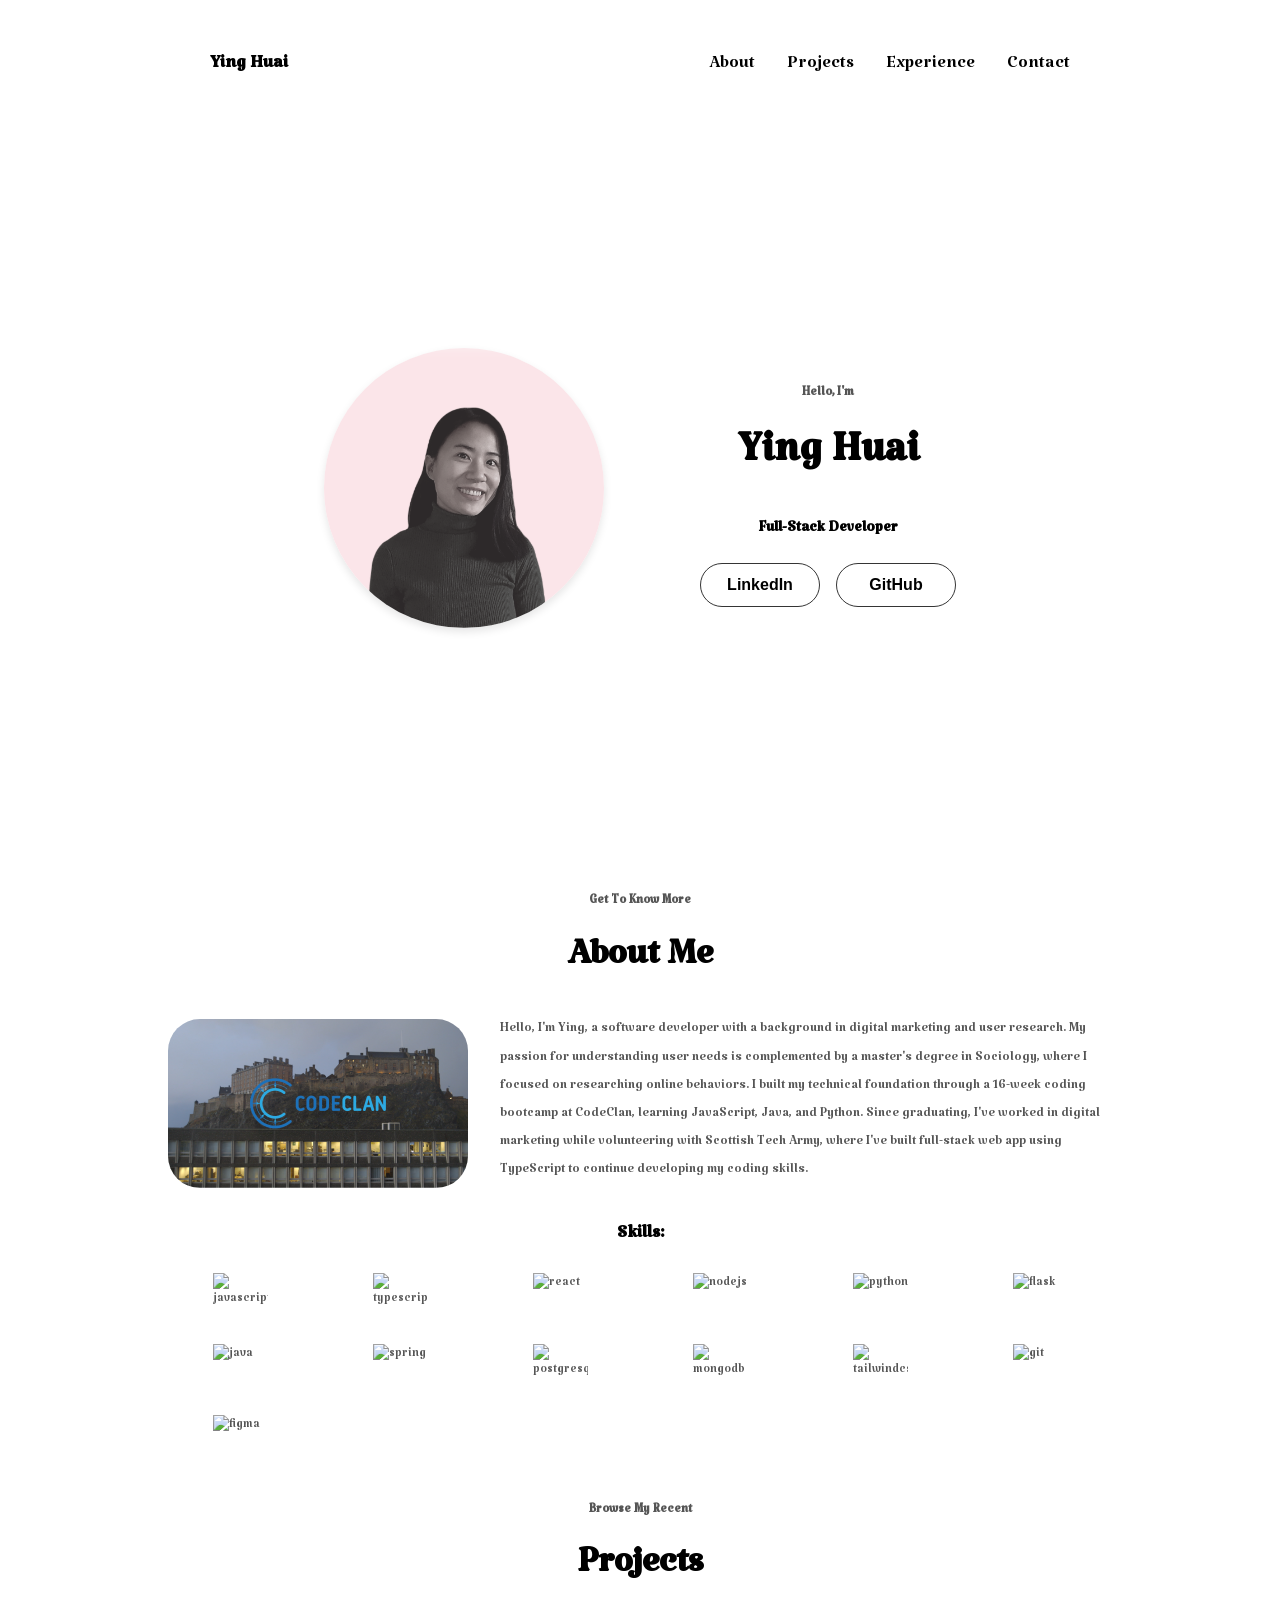
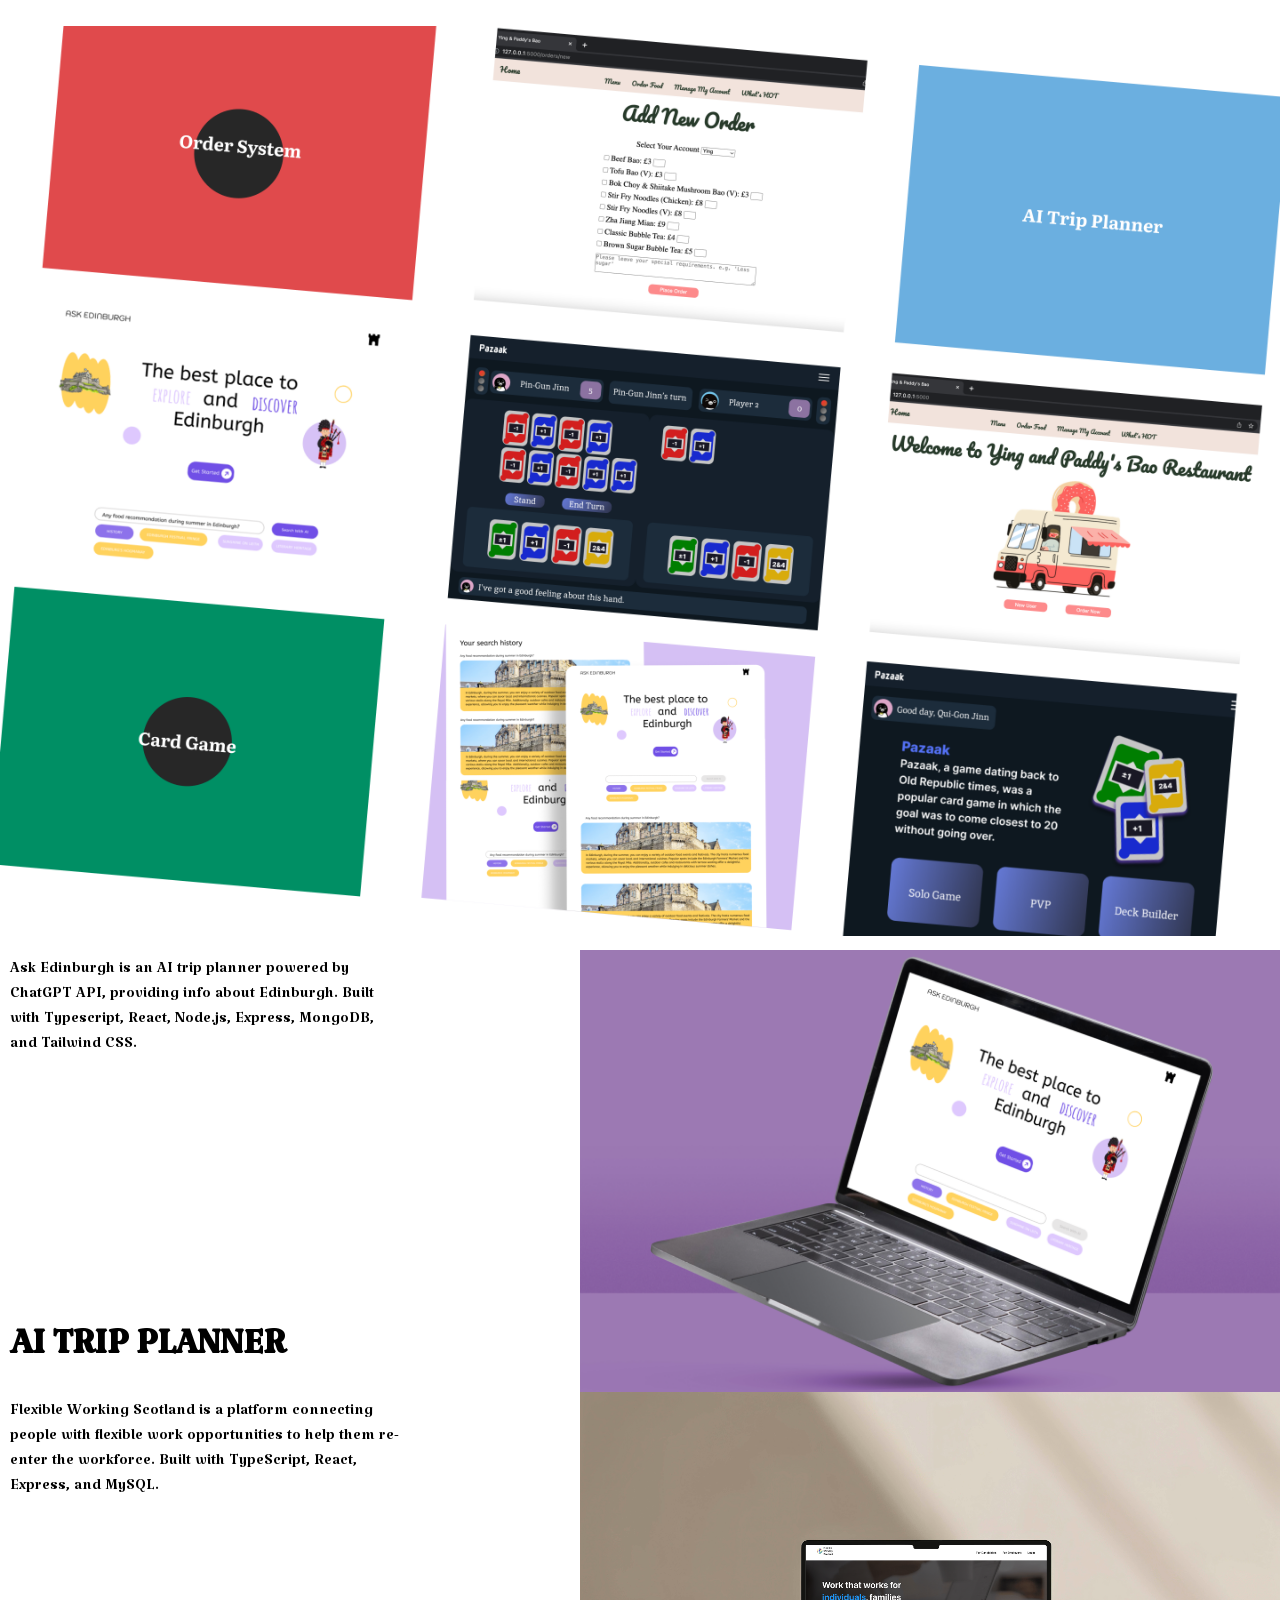
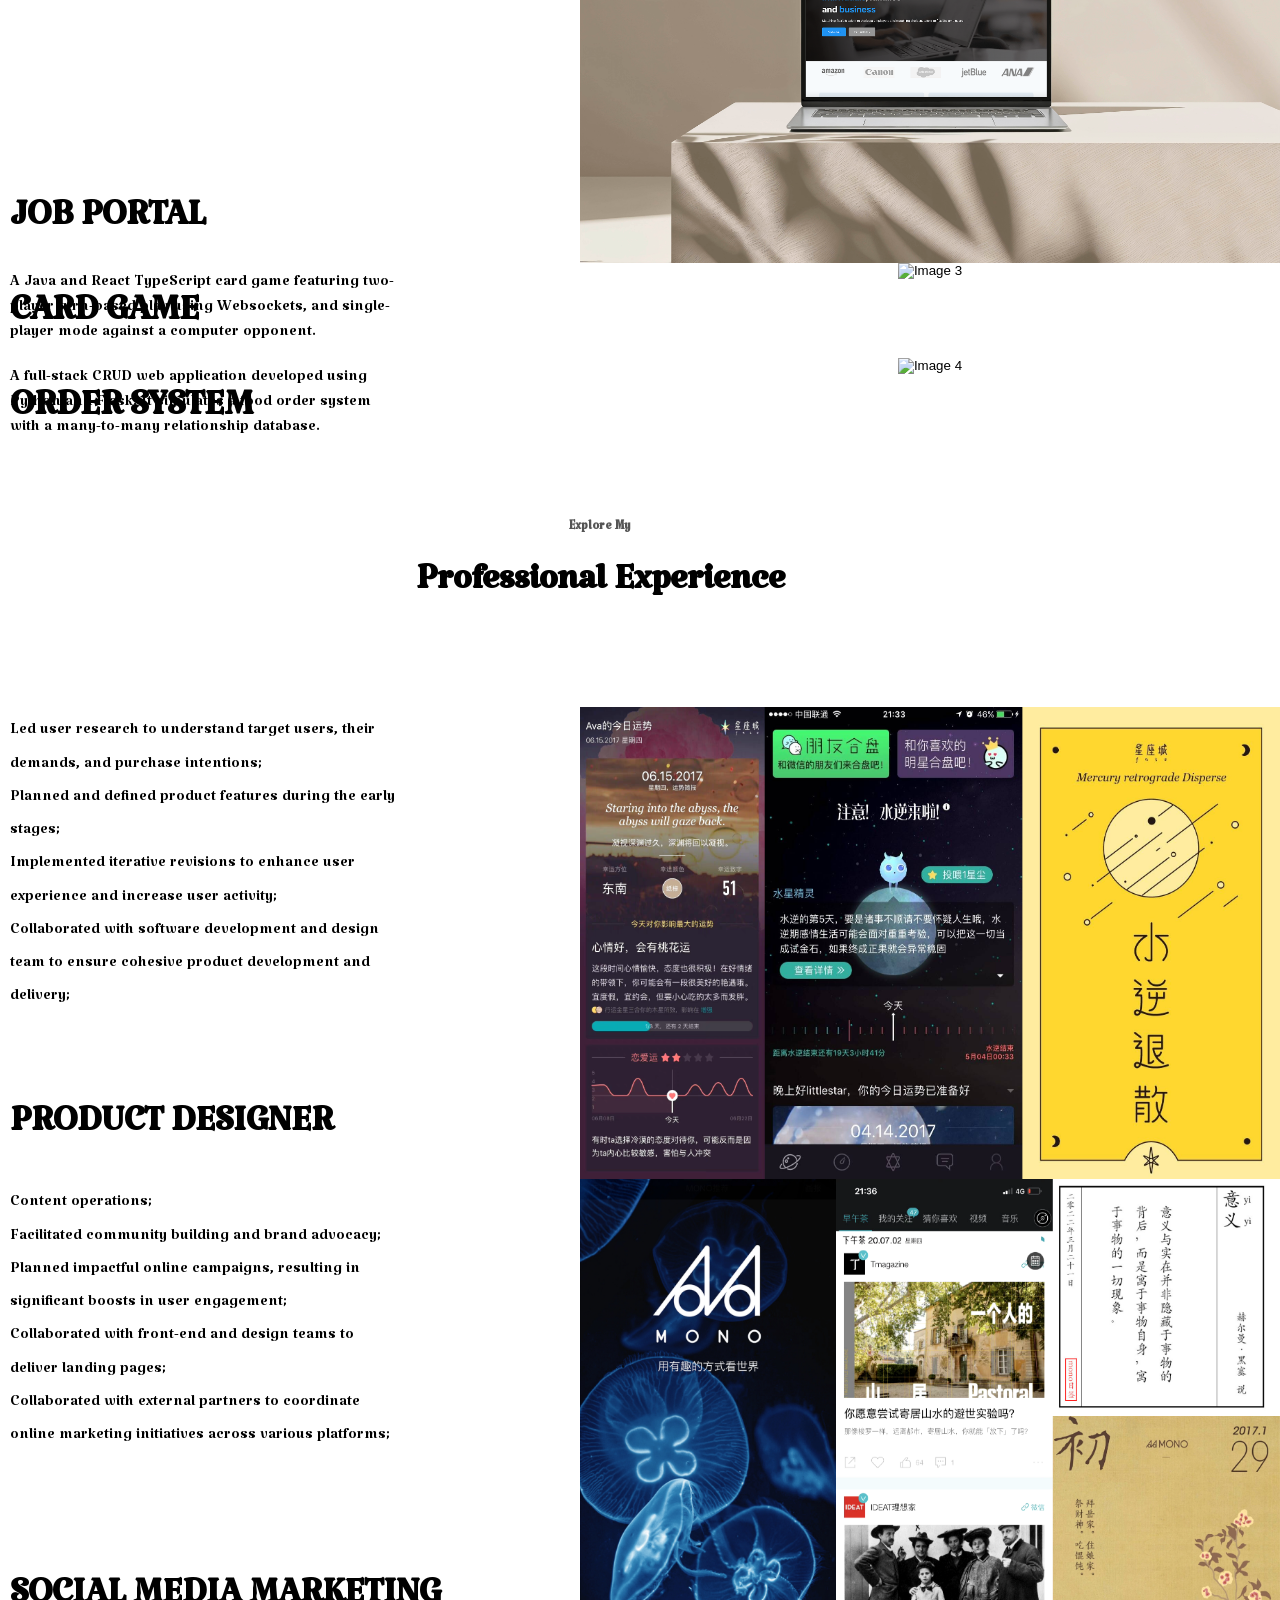
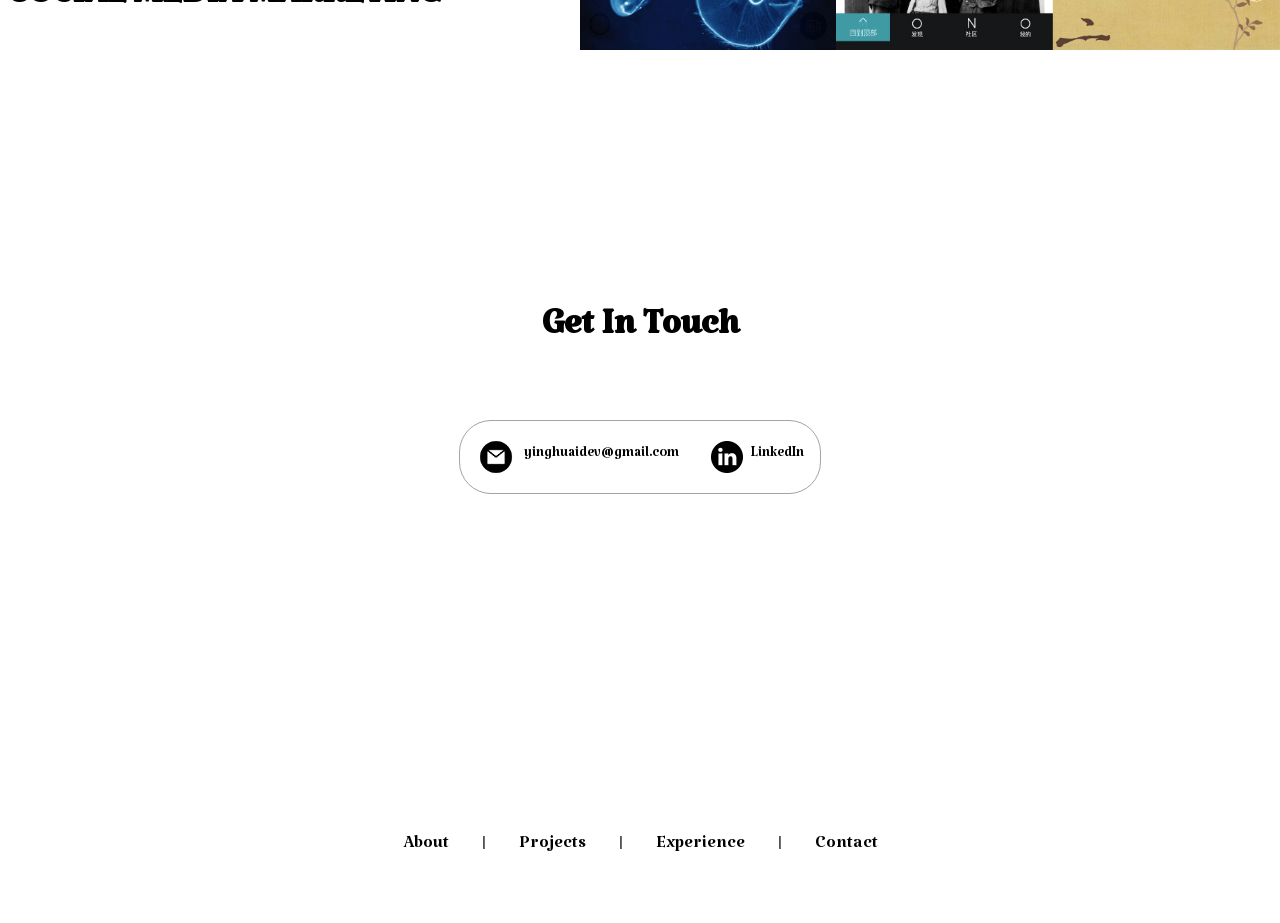
==== index.html @ ab2021f8 "fixed layout for different screen size" ====
<!DOCTYPE html>
<html lang="en">
<head>
  <meta charset="UTF-8">
  <meta name="viewport" content="width=device-width, initial-scale=1.0">
  <title>Ying Huai</title>
  <link rel="stylesheet" href="style.css">
  <link rel="stylesheet" href="mediaqueries.css">
</head>
<body>
  <nav id="desktop-nav">
    <div class="logo">Ying Huai</div>
    <div>
      <ul class="nav-links">
        <li><a href="#about">About</a></li>
        <li><a href="#projects">Projects</a></li>
        <li><a href="#experience">Experience</a></li>
        <li><a href="#contact">Contact</a></li>
      </ul>
    </div>
  </nav>
  <nav id="hamburger-nav">
    <div class="logo">Ying Huai</div>
    <div class="hamburger-menu">
      <div class="hamburger-icon" onclick="toggleMenu()">
        <span></span>
        <span></span>
        <span></span>
      </div>
      <div class="menu-links">
        <li><a href="#about" onclick="toggleMenu()">About</a></li>
        <li><a href="#projects" onclick="toggleMenu()">Projects</a></li>
        <li><a href="#experience" onclick="toggleMenu()">experience</a></li>
        <li><a href="#contact" onclick="toggleMenu()">Contact</a></li>
      </div>
    </div>
  </nav>
  <main>
  <section id="profile">
    <div class="about-pic-container">
      <img class="about-pic" src="./assets/profile_photo.png" alt="profile pic">
    </div>
    <div class="section__text">
      <p class="section__text__p1">Hello, I'm</p>
      <h1> Ying Huai</h1>
      <p class="section__text__p2">Full-Stack Developer</p>
      <div class="btn-container">
        <button 
        class="btn btn-color-2" 
        onclick="window.open('https://www.linkedin.com/in/yinghuai/')"
        >LinkedIn
      </button>
      <button 
        class="btn btn-color-1" 
        onclick="window.open('https://github.com/xiaowuuu')"
        >GitHub
      </button>
      </div>
    </div>
  </section>

  <section id="about">
    <p class="section__text__p1">Get To Know More</p>
    <h1 class="title">About Me</h1>
    <div class="about-content">
      <div class="about-main">
        <div class="codeclan-pic-container">
          <img src="./assets/codeclan.png" alt="Profile picture" class="codeclan-pic" />
        </div>
        <div class="about-text-container">
          <p class="about-text">
            Hello, I'm Ying, a software developer with a background in digital marketing and user research. My passion for understanding user needs is complemented by a master's degree in Sociology, where I focused on researching online behaviors. I built my technical foundation through a 16-week coding bootcamp at CodeClan, learning JavaScript, Java, and Python. Since graduating, I've worked in digital marketing while volunteering with Scottish Tech Army, where I've built full-stack web app using TypeScript to continue developing my coding skills.
          </p>
        </div>
      </div>
        <div class="skills-section">
        <h3>Skills: </h3>
        <div class="skills-grid">
          <div class="skill-item">
        <img class="skill-icon" alt="javascript" src="https://cdn.jsdelivr.net/gh/devicons/devicon@latest/icons/javascript/javascript-original.svg" />
      </div>
      <div class="skill-item">
        <img class="skill-icon" alt="typescript" src="https://cdn.jsdelivr.net/gh/devicons/devicon@latest/icons/typescript/typescript-original.svg" />
      </div>
        <div class="skill-item">
          <img class="skill-icon" alt="react" src="https://cdn.jsdelivr.net/gh/devicons/devicon@latest/icons/react/react-original-wordmark.svg" />
        </div>
        <div class="skill-item">
          <img class="skill-icon" alt="nodejs" src="https://cdn.jsdelivr.net/gh/devicons/devicon@latest/icons/nodejs/nodejs-original-wordmark.svg" />
        </div>
        <div class="skill-item">
          <img class="skill-icon" alt="python" src="https://cdn.jsdelivr.net/gh/devicons/devicon@latest/icons/python/python-original-wordmark.svg" />
        </div>
        <div class="skill-item">
          <img class="skill-icon" alt="flask" src="https://cdn.jsdelivr.net/gh/devicons/devicon@latest/icons/flask/flask-original-wordmark.svg" />
        </div>
        <div class="skill-item">
          <img class="skill-icon" alt="java" src="https://cdn.jsdelivr.net/gh/devicons/devicon@latest/icons/java/java-original-wordmark.svg" />
        </div>
        <div class="skill-item">
          <img class="skill-icon" alt="spring" src="https://cdn.jsdelivr.net/gh/devicons/devicon@latest/icons/spring/spring-original-wordmark.svg" />
        </div>
        <div class="skill-item">
          <img class="skill-icon" alt="postgresql" src="https://cdn.jsdelivr.net/gh/devicons/devicon@latest/icons/postgresql/postgresql-original-wordmark.svg" />
        </div>
        <div class="skill-item">
          <img class="skill-icon" alt="mongodb" src="https://cdn.jsdelivr.net/gh/devicons/devicon@latest/icons/mongodb/mongodb-original-wordmark.svg" />
        </div>
        <div class="skill-item">
          <img class="skill-icon" alt="tailwindcss" src="https://cdn.jsdelivr.net/gh/devicons/devicon@latest/icons/tailwindcss/tailwindcss-plain-wordmark.svg" />
        </div>
        <div class="skill-item">
          <img class="skill-icon" alt="git" src="https://cdn.jsdelivr.net/gh/devicons/devicon@latest/icons/git/git-original-wordmark.svg" />
        </div>
        <div class="skill-item">
          <img class="skill-icon" alt="figma" src="https://cdn.jsdelivr.net/gh/devicons/devicon@latest/icons/figma/figma-original.svg" />
        </div>
        </div>
      </div>
    </div>
  </section>

  <section id="projects">
    <p class="section__text__p1">Browse My Recent</p>
    <h1 class="title">Projects</h1>
    
  </section>
  <div class="project-background-container"><img src="./assets/project-background.png" alt="project-background" class="project-background"></div>
    <div class="product-details-container">
      
    </div>
    <div class="project-button-container">
        <button class="project-button"
        onclick="window.open('https://github.com/xiaowuuu/ask_edinburgh')"
        >
          <div class="details-container">
            <div class="details-text-container">
              <p class="project-text">Ask Edinburgh is an AI trip planner powered by ChatGPT API, providing info about Edinburgh. Built with Typescript, React, Node.js, Express, MongoDB, and Tailwind CSS.</p>
              <h1 class="project-title">AI TRIP PLANNER</h1>
            </div>
            <div class="details-img-container">
              <img src="./assets/edinburgh-mockups.png" alt="Image 1" class="project-img">
            </div>
          </div>
        </button>
        <button class="project-button">
          <div class="details-container">
            <div class="details-text-container">
              <p class="project-text">Flexible Working Scotland is a platform connecting people with flexible work opportunities to help them re-enter the workforce. Built with TypeScript, React, Express, and MySQL.</p>
              <h1 class="project-title">JOB PORTAL</h1>
            </div>
            <div class="details-img-container">
              <img src="./assets/fws_mockup.png" alt="Image 2" class="project-img">
            </div>
          </div>
        </button>
        <button class="project-button"
        onclick="window.open('https://github.com/xiaowuuu/PazaakPadawan')"
        >
          <div class="details-container">
            <div class="details-text-container">
              <p class="project-text">A Java and React TypeScript card game featuring two-player turn-based play using Websockets, and single-player mode against a computer opponent.</p>
              <h1 class="project-title">CARD GAME</h1>
            </div>
            <div class="details-img-container">
              <img src="./assets/cardgame-mockup.png" alt="Image 3" class="project-img">
            </div>
          </div>
        </button>
        <button class="project-button"
        onclick="window.open('https://github.com/xiaowuuu/bao_restaurant')"
        >
          <div class="details-container">
            <div class="details-text-container">
            <p class="project-text">A full-stack CRUD web application developed using Python and Flask. It simulates a food order system with a many-to-many relationship database.</p>
            <h1 class="project-title">ORDER SYSTEM</h1>
          </div>
            <div class="details-img-container">
              <img src="./assets/order_mockup.png" alt="Image 4" class="project-img">
            </div>
          </div>
        </button>
      </div>
  <section id="experience">
    <p class="section__text__p1">Explore My</p>
    <h1 class="title">Professional Experience</h1>
  
  </section>
  <div class="project-button-container">
    <div class="project-button">
      <div class="details-container">
        <div class="details-text-container">
          <p class="project-text">Led user research to understand target users, their demands, and purchase intentions;
          </p>
        <p class="project-text">Planned and defined product features during the early stages;
          </p>
        <p class="project-text">Implemented iterative revisions to enhance user experience and increase user activity;
          </p>
        <p class="project-text">Collaborated with software development and design team to ensure cohesive product development and delivery; 
          </p>
          <h1 class="project-title">PRODUCT DESIGNER</h1>
        </div>
        <div class="details-img-container">
          <img src="./assets/xingzuocheng.png" alt="Image 1" class="project-img">
        </div>
      </div>
    </div>
    <div class="project-button">
      <div class="details-container">
        <div class="details-text-container">
          <p class="project-text">Content operations;</p>
            <p class="project-text">Facilitated community building and brand advocacy;</p>
            <p class="project-text">Planned impactful online campaigns, resulting in significant boosts in user engagement;</p>
            <p class="project-text">Collaborated with front-end and design teams to deliver landing pages;</p>
            <p class="project-text">Collaborated with external partners to coordinate online marketing initiatives across various platforms;</p>
          <h1 class="project-title">SOCIAL MEDIA MARKETING</h1>
        </div>
        <div class="details-img-container">
          <img src="./assets/mono.png" alt="Image 2" class="project-img">
        </div>
      </div>
    </div>
  </div>
  <section id="contact">
    <h1 class="title">Get In Touch</h1>
      <div class="contact-info-upper-container">
        <div class="contact-info-container">
          <img src="./assets/email.png" alt="email icon" class="icon contact-icon email-icon">
          <p><a href="mailto:yinghuaidev@gmail.com">yinghuaidev@gmail.com</a></p>
        </div>
        <div class="contact-info-container">
            <img src="./assets/linkedin.png" alt="linkedin icon" class="icon contact-icon">
            <p><a href="https://www.linkedin.com/in/yinghuai/" target="_blank" rel="noopener noreferrer">LinkedIn</a></p>
          </div>
      </div>
  </section>
</main>
  <footer>
    <nav>
      <div class="nav-links-container">
        <ul class="nav-links">
          <li><a href="#about">About</a></li>
          <li>|</li>
          <li><a href="#projects">Projects</a></li>
          <li>|</li>
          <li><a href="#experience">Experience</a></li>
          <li>|</li>
          <li><a href="#contact">Contact</a></li>
        </ul>
      </div>
    </nav>
  </footer>
  <script src="script.js"></script>
</body>
</html>
---- style.css ----
@import url('https://fonts.googleapis.com/css2?family=Katibeh&display=swap');

*{
  margin:0;
  padding:0;
  box-sizing: border-box;
}

body {
    font-family:  "Katibeh", serif;
    font-weight: 400;
    line-height: 1.6;
    font-style: normal;
    color: rgb(85, 85, 85);
}

html {
  scroll-behavior:smooth;
}

.title {
  font-size: 2rem;
  text-align: center;
  margin-bottom: 1rem;
  color: black;
}

.section__text__p1 {
  text-align:center;
  font-weight: 600;
  margin-bottom: 0.5rem;
}

.section__text__p2 {
  font-size:1.25rem;
  margin-bottom:1rem;
  text-align: center;
  color: black;
}

section {
  padding:2rem 1rem;
  width: 100%;
}
#desktop-nav {
  display: none;
}
/* hamburger menu */
#hamburger-nav {
  display: flex;
  justify-content: space-between;
  align-items: center;
  padding: 1rem;
  height: 10vh;
}

.logo {
  font-size: 1.5rem;
  font-weight: bold;
  color: black;
}

.hamburger-menu {
  position: relative;
}

.hamburger-icon {
  display:flex;
  flex-direction:column;
  justify-content: space-between;
  height: 24px;
  width: 30px;
  cursor: pointer;
}

.hamburger-icon span {
  width: 100%;
  height: 2px;
  background-color: black;
  transition: all 0.3s ease-in-out;
}

.menu-links {
  position: absolute;
  top: 100%;
  right: 0;
  background-color: white;
  width: 200px;
  max-height: 0;
  overflow: hidden;
  transition: all 0.3s ease-in-out;
  z-index: 1000;
}

.menu-links li {
  list-style: none;
}

.menu-links.open {
  max-height: 300px;
  padding: 1rem 0;
}

.menu-links a {
  display: block;
  padding: 0.75rem 1rem;
  text-align: center;
  font-size: 1.2rem;
  color: black;
  text-decoration: none;
  transition: all 0.3s ease;
}

a, .btn {
  transition: all 300ms ease;;
}

nav, .nav-links {
  display: flex;
}

nav {
  justify-content: space-around;
  align-items: center;
  height: 17vh;
}

.nav-links{
  gap: 2rem;
  list-style: none;
  font-size: 1.5rem;
}

a {
  color: black;
  text-decoration: none;
  text-decoration-color: white;
}

a:hover {
  color: grey;
  text-decoration: underline;
  text-underline-offset: 1rem;
  text-decoration-color: rgb(181, 181, 181);
}

.hamburger-icon.open span:first-child {
  transform: rotate(45deg) translate(10px, 5px);
}
.hamburger-icon.open span:nth-child(2) {
  opacity:0;
}
.hamburger-icon.open span:last-child {
  transform: rotate(-45deg) translate(10px, -5px);
}

.hamburger-icon span:first-child {
  transform: none;
}
.hamburger-icon span:first-child {
  opacity:1;
}
.hamburger-icon span:first-child {
  transform: none;
}

.section-container {
  display:flex;
}

#profile {
  display: flex;
  flex-direction: column;
  justify-content: center;
  align-items: center;
  gap: 1.5rem;
  min-height: 80vh;
  justify-content: center;
}

.about-pic-container {
  flex-shrink: 0;
}

.about-pic {
  width: 120px;
  height: 120px;
  border-radius: 50%;
  object-fit: cover;
  box-shadow: 0 4px 8px rgba(0, 0, 0, 0.1);
}

.section__pic-container {
  display: flex;
  justify-content: center;
  align-items: center;
  width: 100%;
  max-width: 400px;
  margin: auto 0;
}

.section__text {
  max-width: 100%;
}

.section__text h1 {
  font-size: 2.5rem;
  margin: 0.5rem 0;
  color: black;
  text-align: center;
  align-self: center;
}

.section__text p {
  font-weight:600;
}

#socials-container{
  display:flex;
  justify-content: center;
  margin-top:1rem;
  gap:1rem;
}

/* icon */
.icon {
  cursor:pointer;
  height:2rem;
}

/* buttons */
.btn-container {
  display:flex;
  justify-content: center;
  gap:1rem;
  flex-wrap: wrap;
  margin-top: 1rem;
}
.btn {
  font-weight:600;
  transition: all 300ms ease;
  padding:0.75rem 1.5rem;
  border-radius: 2rem;
  background: white;
  color: black;
  cursor: pointer;
  font-size: 1rem;
  min-width: 120px;
}

.btn-color-1, .btn-color-2 {
  border: rgb(53,53,53) 0.1rem solid;
  background: none;
}

.btn-color-1:hover, .btn-color-2:hover {
  cursor:pointer;
  background: rgb(0,0,0);
  color:white;
}

.about-content {
  display: flex;
  flex-direction: column;
  gap: 2rem;
  align-items: center;
}
.about-main {
  display: flex;
  flex-direction: column;
  gap: 1.5rem;
  align-items: center;
  text-align: center;
  width: 100%;
}
.codeclan-pic-container {
  width: 100%;
  max-width: 300px;
}
.codeclan-pic {
  width:100%;
  height:auto;
  border-radius: 2rem;
}
.about-text-container {
  width: 100%;
}
.about-text {
  line-height: 1.6; 
  font-size: 1.1rem;
  text-align: center;
  margin-bottom: 1rem;
}
.skills-section {
  width: 100%;
  text-align: center;
}
.skills-section h3 {
  font-size: 1.5rem;
  margin-bottom: 1rem;
  color: black;
}
.skills-grid {
  display: grid;
  grid-template-columns: repeat(3, 1fr);
  gap: 0.2rem;
  justify-items: center;
  max-width: 300px;
  margin: 0 auto;
}
.skill-item {
  display: flex;
  flex-direction: column;
  align-items: center;
  gap: 0.5rem;
}
.skill-icon {
  width: 40px;
  height: 40px;
  object-fit: contain;
}

.section__content {
  display: flex;
  flex-direction: column;
  align-items: center;
  position: relative;
  gap: 3rem;
  top: 2rem;
}
.section__content > div {
  margin: 5px;
  flex: 0 0 calc(100% - 10px);
  text-align: center;
}

.details-container {
  display:flex;
  flex-direction: column;
}
.details-text-container{
  display: flex;
  /* flex:1; */
  flex-direction: column;
  justify-content: space-between;
  align-items: flex-start;
  height: 100%; 
  padding:10px;
}
.project-text{
  width:70%;
  text-align: left;
  margin: 0;
  font-size:1.1rem;
  color: black;
  font-family: "Katibeh", serif;
}
.project-title {
  margin: 0;
  text-align: left;
  position: static;
	bottom: 10px;
  font-size: 1.5rem;
  font-family: "Katibeh", serif;
  color: black;
}

.details-img-container{
  flex:1;
}
.project-img {
  width:100%;
  height:100%;
}

.section-container{
  gap:5rem;
  height:80%;
}

/* experience section */
#experience {
  position: relative;
  height:fit-content;
  overflow: hidden;
  margin:0;
}

.experience-sub-title {
  color: rgb(85, 85, 85);
  font-weight: 600;
  font-size: 1.75rem;
  margin-bottom: 1rem;
  text-align: center;
}

.experience-xingzuocheng {
  max-width: 100%;
  height:70%;
}

.experience-details-container {
  display: flex;
  justify-content: space-between;
}

.article-container {
  display: flex;
  text-align: initial;
  flex-wrap: wrap;
  flex-direction: row;
  gap: 2.5rem;
  justify-content: space-around;
}
.experience__description {
  height:30%;
}

/* project section */
#projects{
  position: relative;
  margin:0;
  overflow:hidden;
  padding: 0;
}
.project-button-container{
  display: flex; 
  flex-direction: column;
}
.project-button {
  background-color: #fff;
  border:none;
  width:100%;
  cursor:pointer;
  position:relative;
}
.project-button:hover {
  background-color: #DBE5E8;
}

.color-container {
  border-color: rgb(163, 163, 163);
  background: rgb(250, 250, 250);
}

.product-details-container {
  display: flex;
  justify-content: space-between;
}

.project-background{
  height:100%;
  width:100%;
}

.projects-description {
  margin-bottom: 0.5rem;
}

/* contact */
#contact {
  display: flex;
  justify-content: center;
  flex-direction: column;
  height:80vh;
}

.contact-info-upper-container {
  display:flex;
  justify-content:center;
  border-radius:2rem;
  border: rgb(53,53,53) 0.1rem solid;
  border-color: rgb(163,163,163);
  background:(250,250,250);
  margin:2rem auto;
  padding:0 auto;
}

.contact-info-container {
  display:flex;
  align-items:center;
  justify-content: center;
  gap:0.5rem;
  margin:1rem;
}

.contact-info-container p {
  font-size:larger;
}

.contact-icon {
  cursor:default;
}
.email-icon {
  height:2.5rem;
}

.container {
  display: flex;
  flex-wrap: wrap;
}

.container > div {
  padding: 20px;
  color: #fff;
  margin: 5px;
  flex: 0 0 calc(100% - 10px);
  text-align: center;
  font-size: 30px;
}

footer {
  display: none;
}

footer p {
  text-align: center;
}
---- mediaqueries.css ----
@media screen and (min-width: 576px) {
  .about-pic {
    width: 150px;
    height: 150px;
  }
  .section__text h1 {
    font-size: 3rem;
  }
  .title {
    font-size: 2.5rem;
  }
  .skills-grid {
    grid-template-columns: repeat(4, 1fr);
    max-width: 400px;
    gap: 1.5rem;
  }
  .skill-icon {
    width: 45px;
    height: 45px;
  }
  
  .project-title {
    font-size: 1.8rem;
  }
  .project-text {
    font-size: 1.5rem;
  }
}

@media screen and (min-width: 768px) {
  section {
    padding: 3rem 2rem;
  }
  
  #profile {
    flex-direction: row;
    gap: 3rem;
  }
  
  .about-pic {
    width: 200px;
    height: 200px;
  }
  .about-main {
    flex-direction: row;
    text-align: left;
    gap: 2rem;
  }
  .codeclan-pic-container {
    flex: 0 0 250px;
  }
  .about-text-container {
    flex: 1;
  }
  
  .section__text {
    text-align: left;
  }
  
  .btn-container {
    justify-content: flex-start;
  }
  #about {
    padding: 4vh 4rem 30px 4rem;
  }

  .section__content {
    flex-direction: row;
    align-items: flex-start;
    justify-content: center;
    flex-wrap: wrap;
  }
  .section__pic-container {
    flex: 0 0 300px;
    margin-right: 2rem;
  }
  
  .about-text {
    text-align: left;
  }
  .skills-section {
    text-align: left;
  }
  .skills-section h3 {
    text-align: center;
  }
  .skills-grid {
    grid-template-columns: repeat(5, 1fr);
    max-width: none;
    margin: 0;
    gap: 1.5rem;
  }
  
  .skill-icon {
    width: 50px;
    height: 50px;
  }
  br {
    display: none;
  }
}
@media screen and (min-width: 1024px) {
  #desktop-nav {
    display: flex;
    justify-content: space-around;
    align-items: center;
    height: 15vh;
  }
  #hamburger-nav {
    display: none;
  }
  .nav-links {
    display: flex;
    gap: 2rem;
    list-style: none;
    font-size: 1.5rem;
  }
  .nav-links a {
    color: black;
    transition: all 300ms ease;
  }
  .nav-links a:hover {
    color: grey;
    text-decoration: underline;
    text-underline-offset: 1rem;
    text-decoration-color: rgb(181, 181, 181);
  }
  section {
    padding: 4rem 8rem;
    max-width: 1200px;
    margin: 0 auto;
  }
  #profile {
    gap: 5rem;
  }
  
  .about-pic {
    width: 250px;
    height: 250px;
  }
  
  .section__text h1 {
    font-size: 3.5rem;
  }
  .title {
    font-size: 3rem;
  }
  #about {
    padding: 4vh 6rem 30px 6rem;
  }
  .about-content {
    gap: 3rem;
  }
  .codeclan-pic-container {
    flex: 0 0 300px;
  }
  .skills-grid {
    grid-template-columns: repeat(6, 1fr);
    gap: 1.5rem;
  }
  .skill-icon {
    width: 55px;
    height: 55px;
  }
  .section__content {
    flex-direction: column;
    gap: 2rem;
  }
  .about-main-content {
    display: flex;
    flex-direction: row;
    align-items: center;
    gap: 2rem;
  }
  
  .section__pic-container {
    display: flex;
    justify-content: center;
    margin: 0;
  }

  .skill-icon {
    justify-content: flex-start;
  }
  #projects {
    max-width: 1200px;
    margin: 0 auto;
  }
  
  .project-background {
    width: 100%;
    height: 100%;
    object-fit: cover;
  }
  .project-title {
    font-size: 2.5rem;
  }
  .project-text {
    font-size: 1.3rem;
  }
  footer {
    display:grid;
  }
}

@media screen and (min-width: 1200px) {
  #profile {
    gap: 6rem;
  }
  .about-pic {
    width: 280px;
    height: 280px;
  }
  
  #about {
    padding: 4vh 8rem 30px 8rem;
  }
  .about-content {
    gap: 1rem;
  }
  .skills-grid {
    gap: 1rem;
  }
  .details-img-container {
    flex: 0 0 700px;
  }
  .project-title {
    font-size: 3rem;
  }
  .project-button-container {
    display: flex;
    flex-direction: column;
  }
  .project-title {
    position: absolute;
  }
  .details-container {
    display: flex;
    flex-direction: row;
  }
  .project-img {
    width:100%;
    height:100%;
  }
  .project-text {
    width: 70%;
  }
}
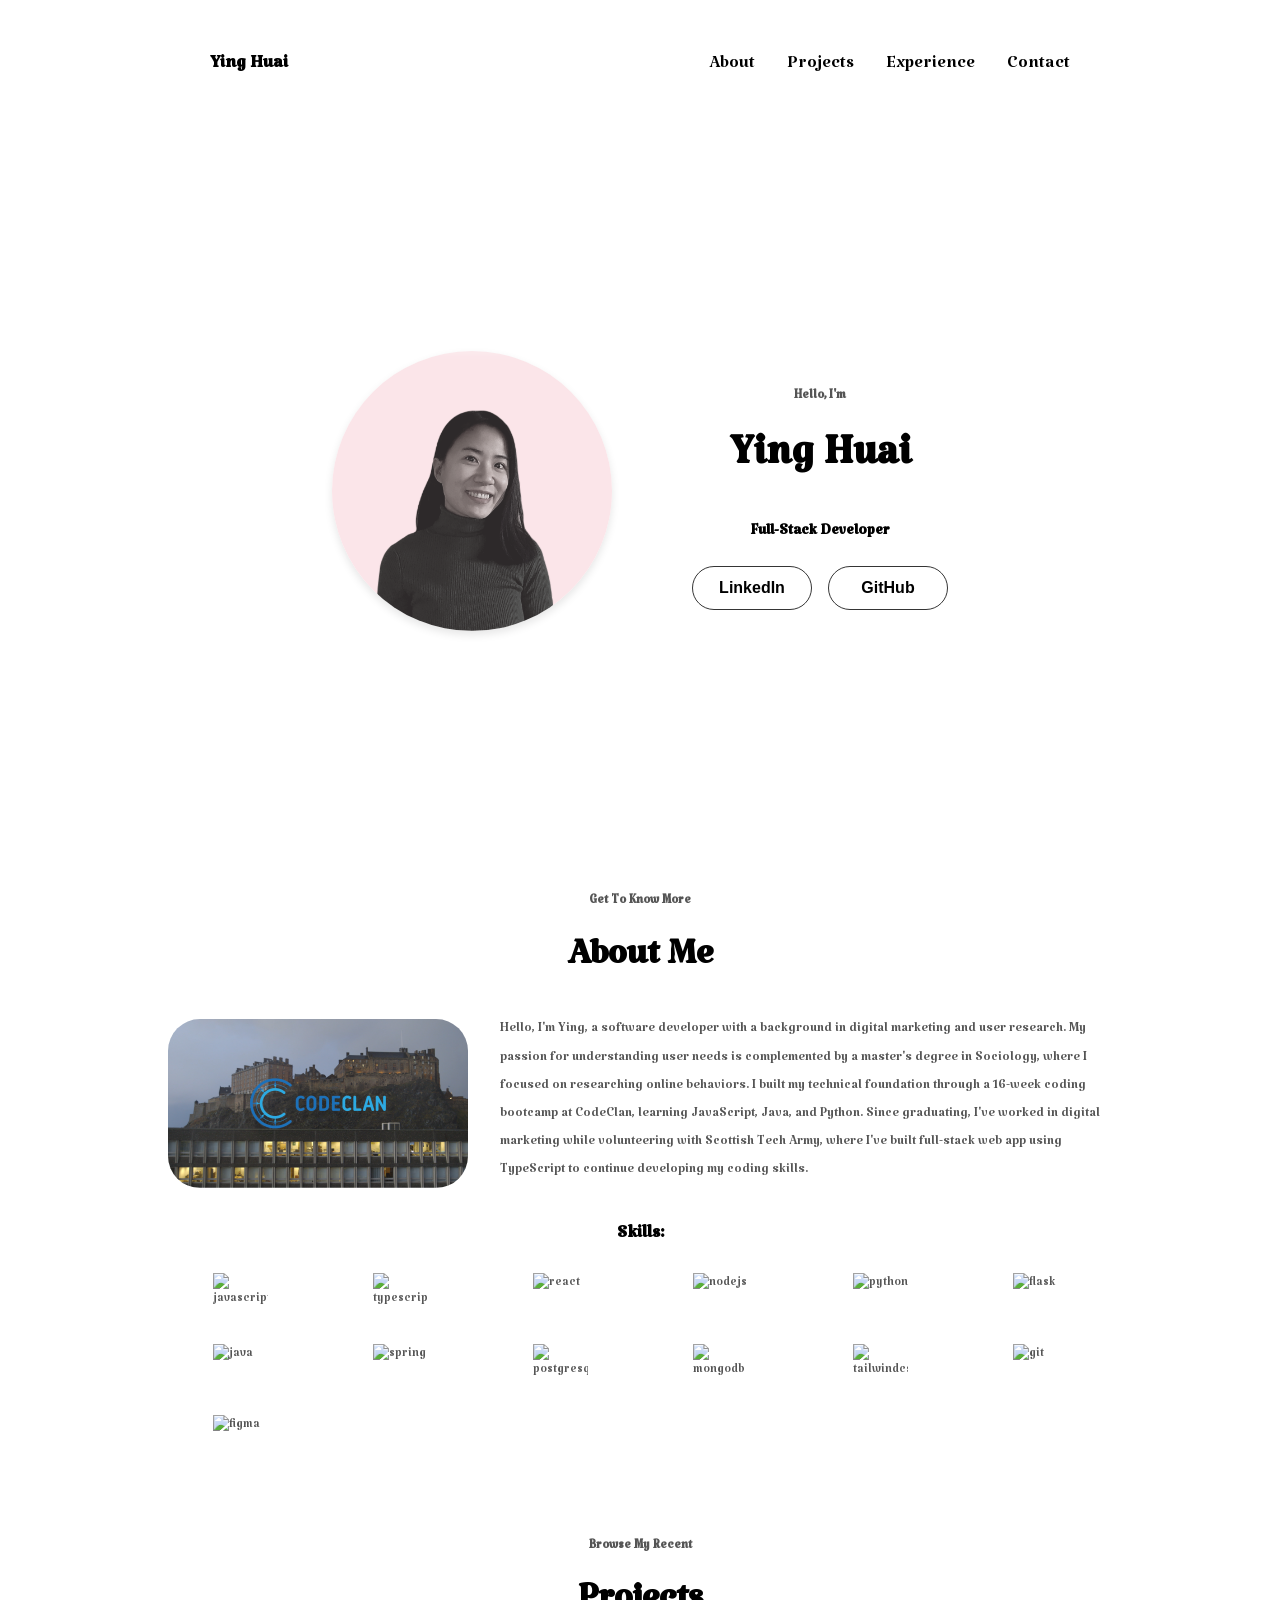
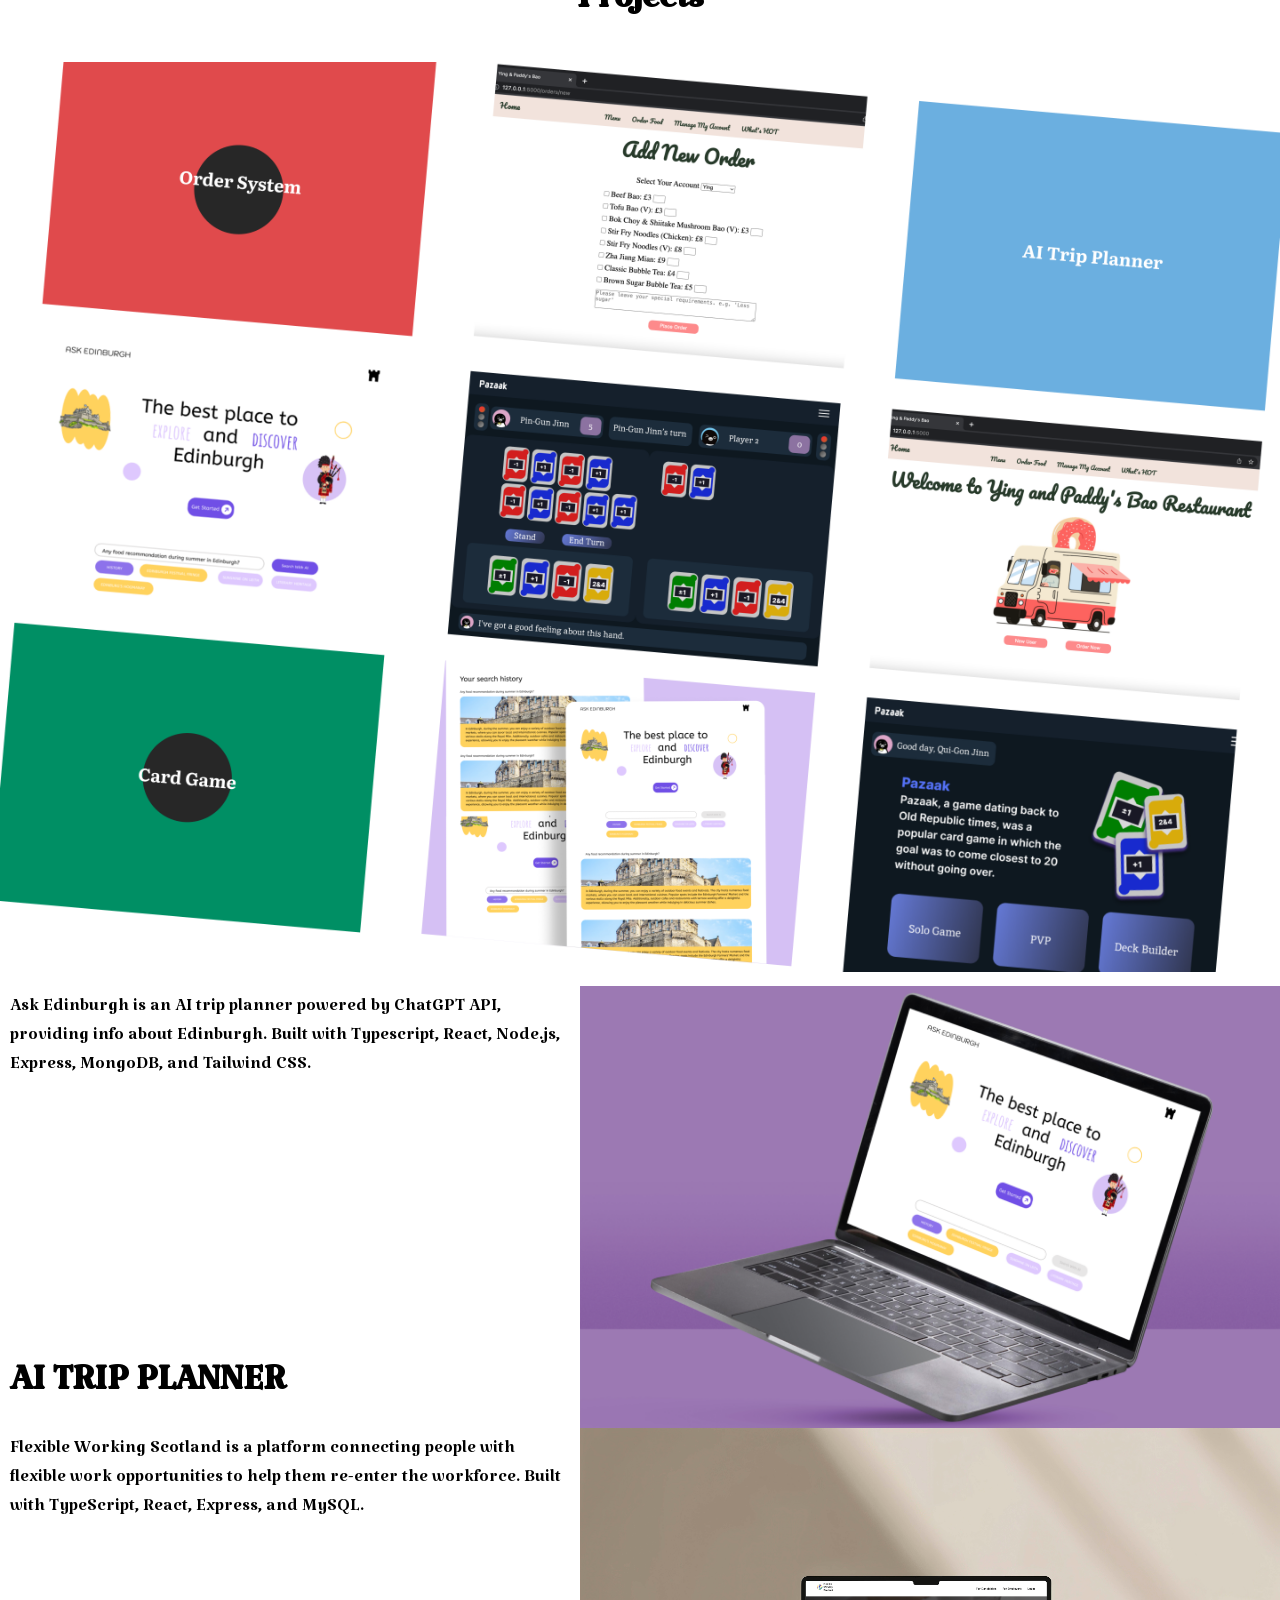
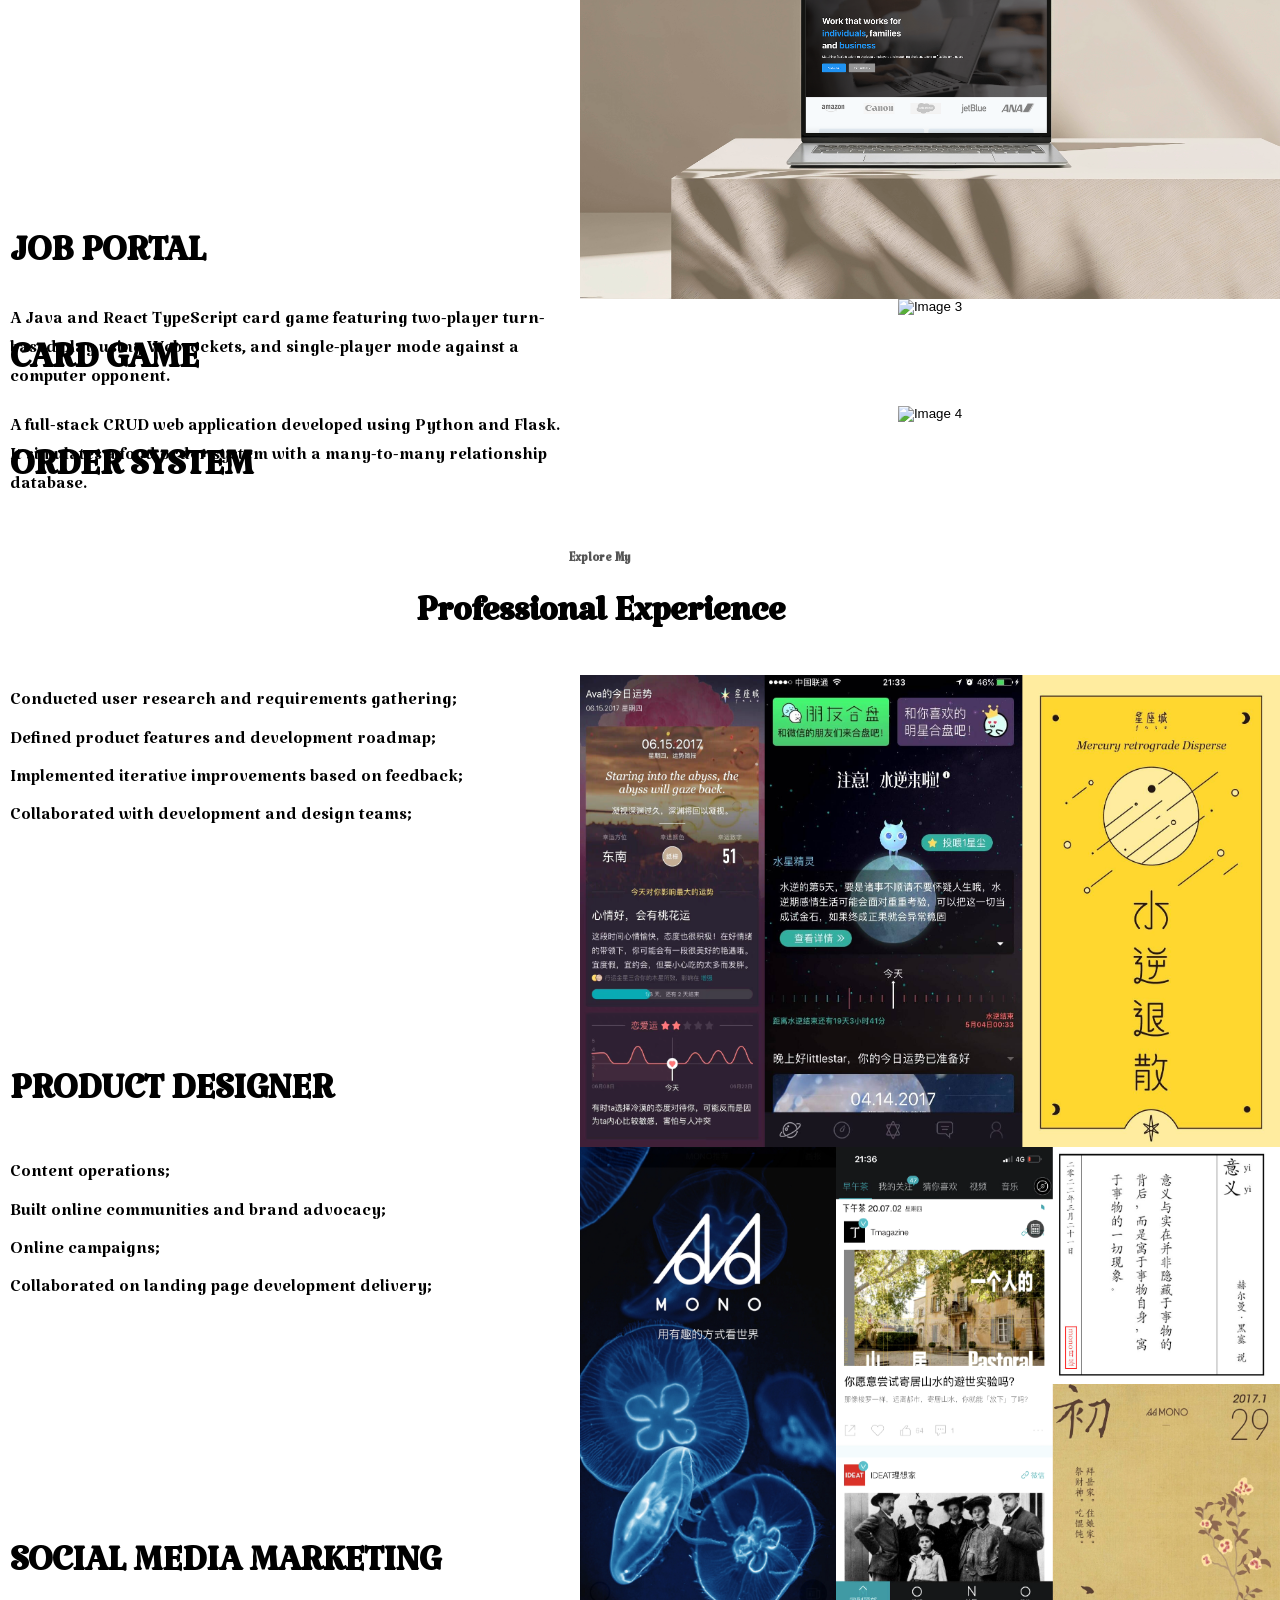
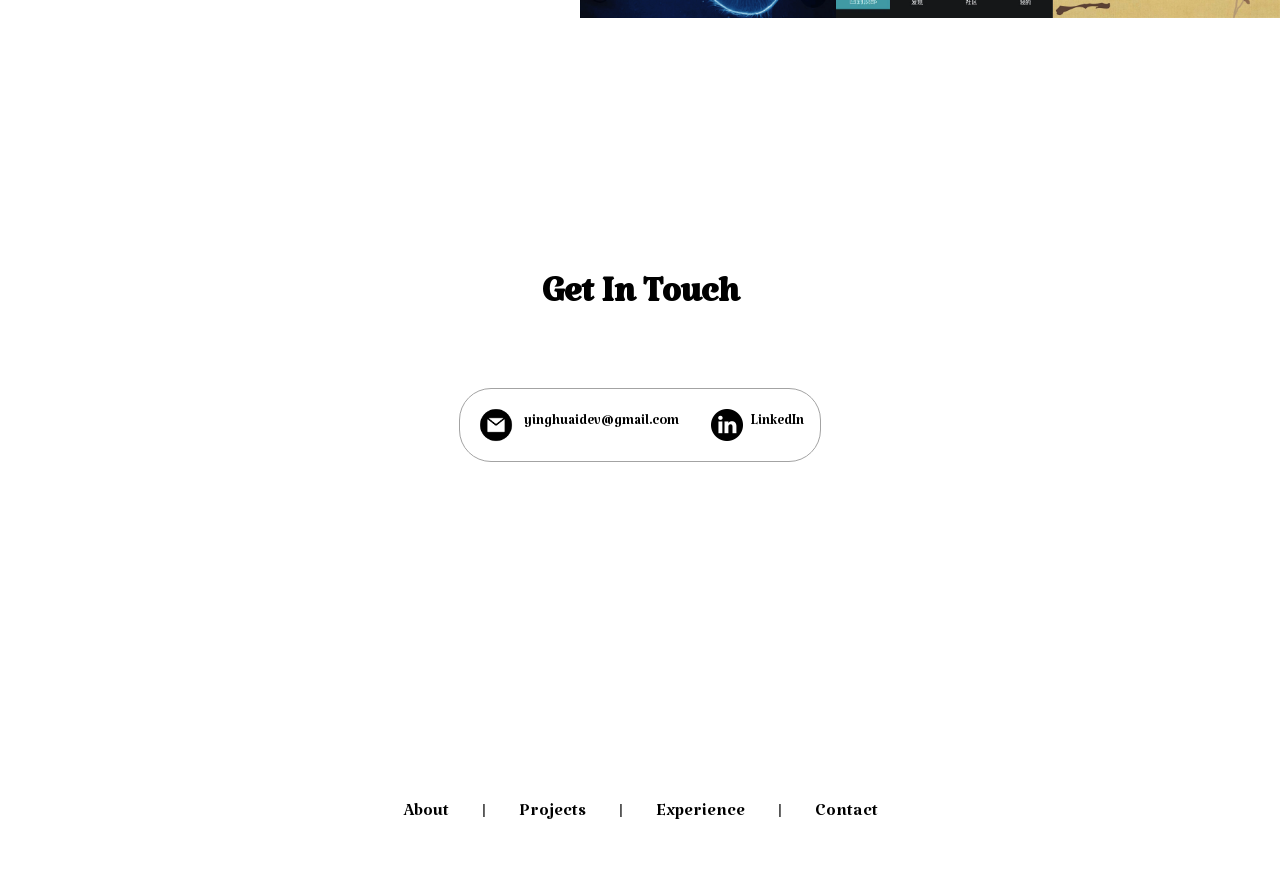
==== commit 493ecd16: "improved experience section and footer" ====
--- a/index.html
+++ b/index.html
@@ -123,12 +123,9 @@
   <section id="projects">
     <p class="section__text__p1">Browse My Recent</p>
     <h1 class="title">Projects</h1>
-    
   </section>
   <div class="project-background-container"><img src="./assets/project-background.png" alt="project-background" class="project-background"></div>
-    <div class="product-details-container">
-      
-    </div>
+
     <div class="project-button-container">
         <button class="project-button"
         onclick="window.open('https://github.com/xiaowuuu/ask_edinburgh')"
@@ -184,19 +181,18 @@
   <section id="experience">
     <p class="section__text__p1">Explore My</p>
     <h1 class="title">Professional Experience</h1>
-  
   </section>
   <div class="project-button-container">
     <div class="project-button">
       <div class="details-container">
         <div class="details-text-container">
-          <p class="project-text">Led user research to understand target users, their demands, and purchase intentions;
-          </p>
-        <p class="project-text">Planned and defined product features during the early stages;
-          </p>
-        <p class="project-text">Implemented iterative revisions to enhance user experience and increase user activity;
-          </p>
-        <p class="project-text">Collaborated with software development and design team to ensure cohesive product development and delivery; 
+          <p class="project-text">Conducted user research and requirements gathering;
+          </p>
+        <p class="project-text">Defined product features and development roadmap;
+          </p>
+        <p class="project-text">Implemented iterative improvements based on feedback;
+          </p>
+        <p class="project-text">Collaborated with development and design teams; 
           </p>
           <h1 class="project-title">PRODUCT DESIGNER</h1>
         </div>
@@ -209,17 +205,16 @@
       <div class="details-container">
         <div class="details-text-container">
           <p class="project-text">Content operations;</p>
-            <p class="project-text">Facilitated community building and brand advocacy;</p>
-            <p class="project-text">Planned impactful online campaigns, resulting in significant boosts in user engagement;</p>
-            <p class="project-text">Collaborated with front-end and design teams to deliver landing pages;</p>
-            <p class="project-text">Collaborated with external partners to coordinate online marketing initiatives across various platforms;</p>
+            <p class="project-text">Built online communities and brand advocacy;</p>
+            <p class="project-text">Online campaigns;</p>
+            <p class="project-text">Collaborated on landing page development delivery;</p>
           <h1 class="project-title">SOCIAL MEDIA MARKETING</h1>
         </div>
         <div class="details-img-container">
           <img src="./assets/mono.png" alt="Image 2" class="project-img">
         </div>
       </div>
-    </div>
+  </div>
   </div>
   <section id="contact">
     <h1 class="title">Get In Touch</h1>
--- a/style.css
+++ b/style.css
@@ -215,13 +215,6 @@
   font-weight:600;
 }
 
-#socials-container{
-  display:flex;
-  justify-content: center;
-  margin-top:1rem;
-  gap:1rem;
-}
-
 /* icon */
 .icon {
   cursor:pointer;
@@ -340,7 +333,6 @@
 }
 .details-text-container{
   display: flex;
-  /* flex:1; */
   flex-direction: column;
   justify-content: space-between;
   align-items: flex-start;
@@ -348,7 +340,7 @@
   padding:10px;
 }
 .project-text{
-  width:70%;
+  width:100%;
   text-align: left;
   margin: 0;
   font-size:1.1rem;
@@ -384,36 +376,8 @@
   height:fit-content;
   overflow: hidden;
   margin:0;
-}
-
-.experience-sub-title {
-  color: rgb(85, 85, 85);
-  font-weight: 600;
-  font-size: 1.75rem;
-  margin-bottom: 1rem;
-  text-align: center;
-}
-
-.experience-xingzuocheng {
-  max-width: 100%;
-  height:70%;
-}
-
-.experience-details-container {
-  display: flex;
-  justify-content: space-between;
-}
-
-.article-container {
-  display: flex;
-  text-align: initial;
-  flex-wrap: wrap;
-  flex-direction: row;
-  gap: 2.5rem;
-  justify-content: space-around;
-}
-.experience__description {
-  height:30%;
+  padding: 0;
+  padding-top: 4vh;
 }
 
 /* project section */
@@ -421,7 +385,8 @@
   position: relative;
   margin:0;
   overflow:hidden;
-  padding: 0;
+  padding-top: 4vh;
+  padding-bottom: 0;
 }
 .project-button-container{
   display: flex; 
@@ -441,11 +406,6 @@
 .color-container {
   border-color: rgb(163, 163, 163);
   background: rgb(250, 250, 250);
-}
-
-.product-details-container {
-  display: flex;
-  justify-content: space-between;
 }
 
 .project-background{
--- a/mediaqueries.css
+++ b/mediaqueries.css
@@ -34,7 +34,6 @@
   
   #profile {
     flex-direction: row;
-    gap: 3rem;
   }
   
   .about-pic {
@@ -132,6 +131,7 @@
   }
   #profile {
     gap: 5rem;
+    padding-top: 4vh;
   }
   
   .about-pic {
@@ -196,16 +196,19 @@
     font-size: 2.5rem;
   }
   .project-text {
-    font-size: 1.3rem;
+    font-size: 1.5rem;
   }
   footer {
     display:grid;
   }
+  .details-text-container {
+    width: 70%;
+  }
 }
 
 @media screen and (min-width: 1200px) {
   #profile {
-    gap: 6rem;
+    padding: 4vh 8rem 30px 8rem;
   }
   .about-pic {
     width: 280px;
@@ -243,6 +246,6 @@
     height:100%;
   }
   .project-text {
-    width: 70%;
+    font-size: 1.5rem;
   }
 }
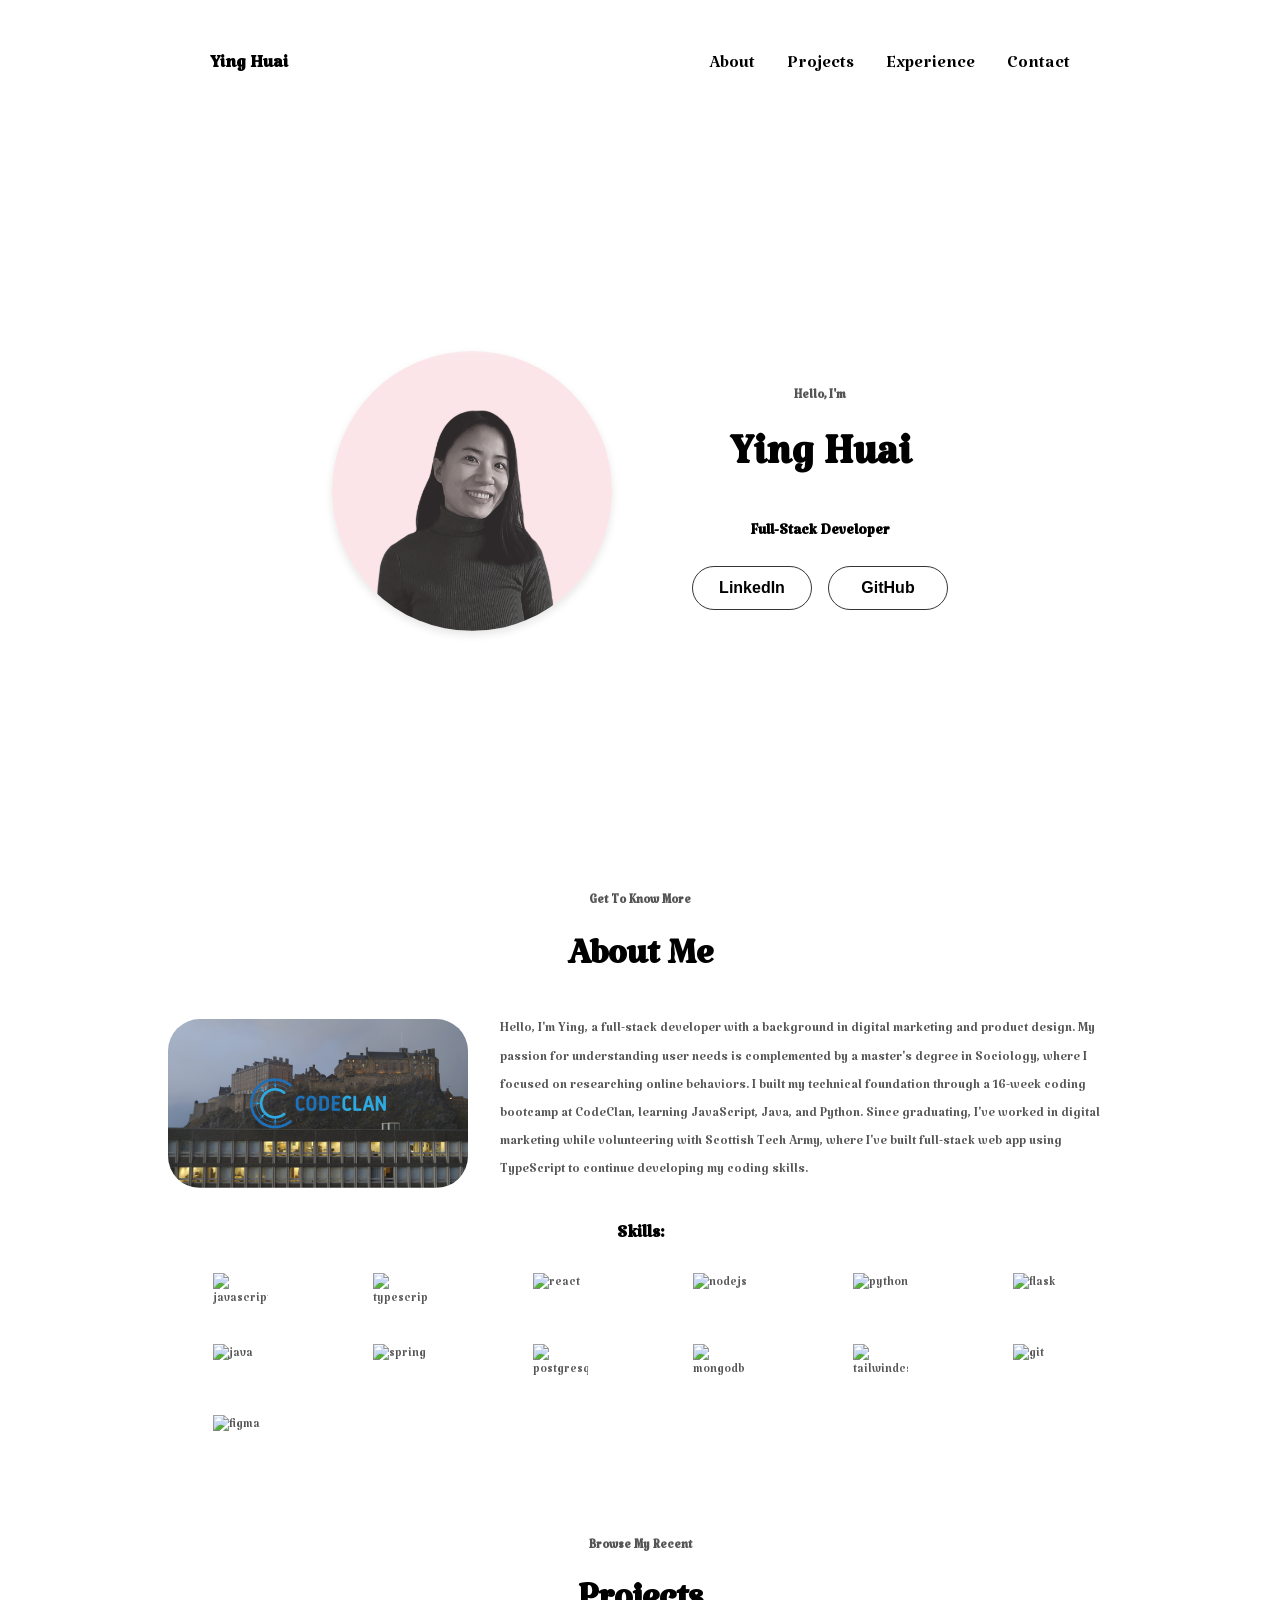
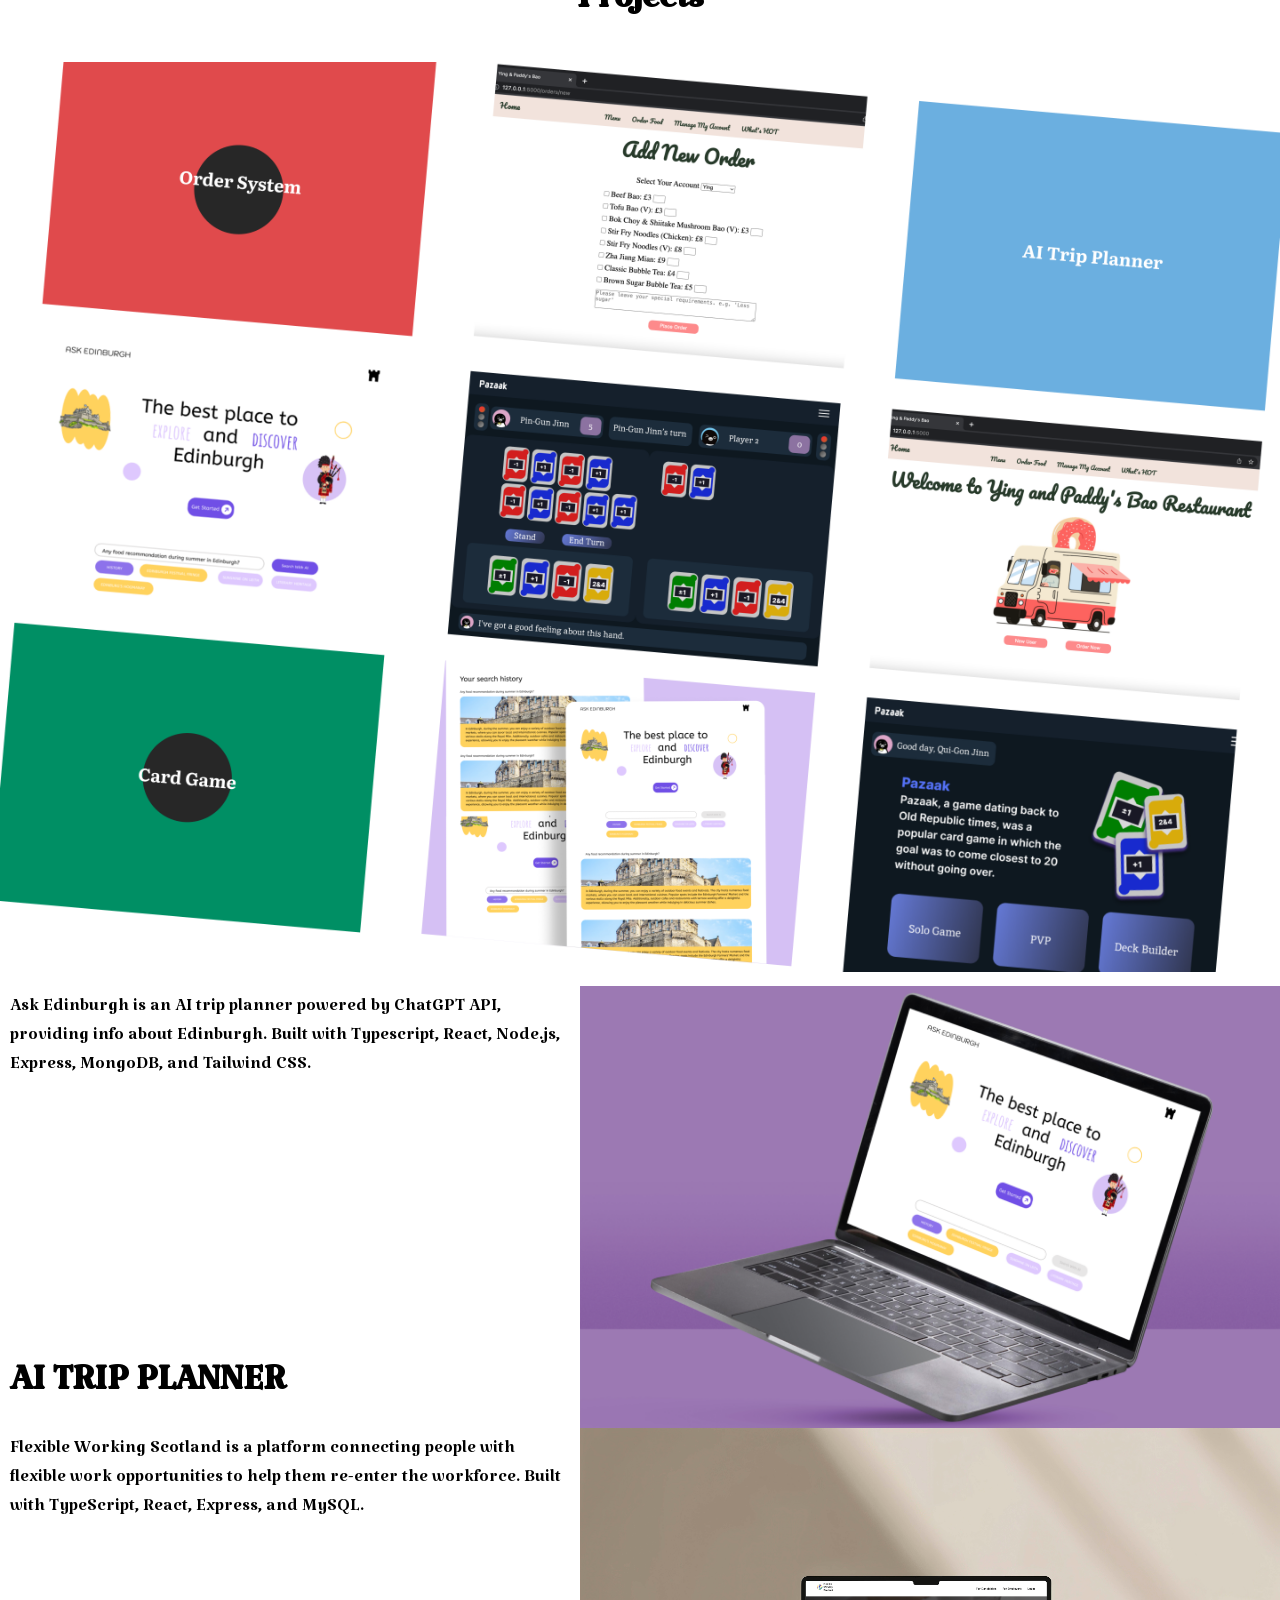
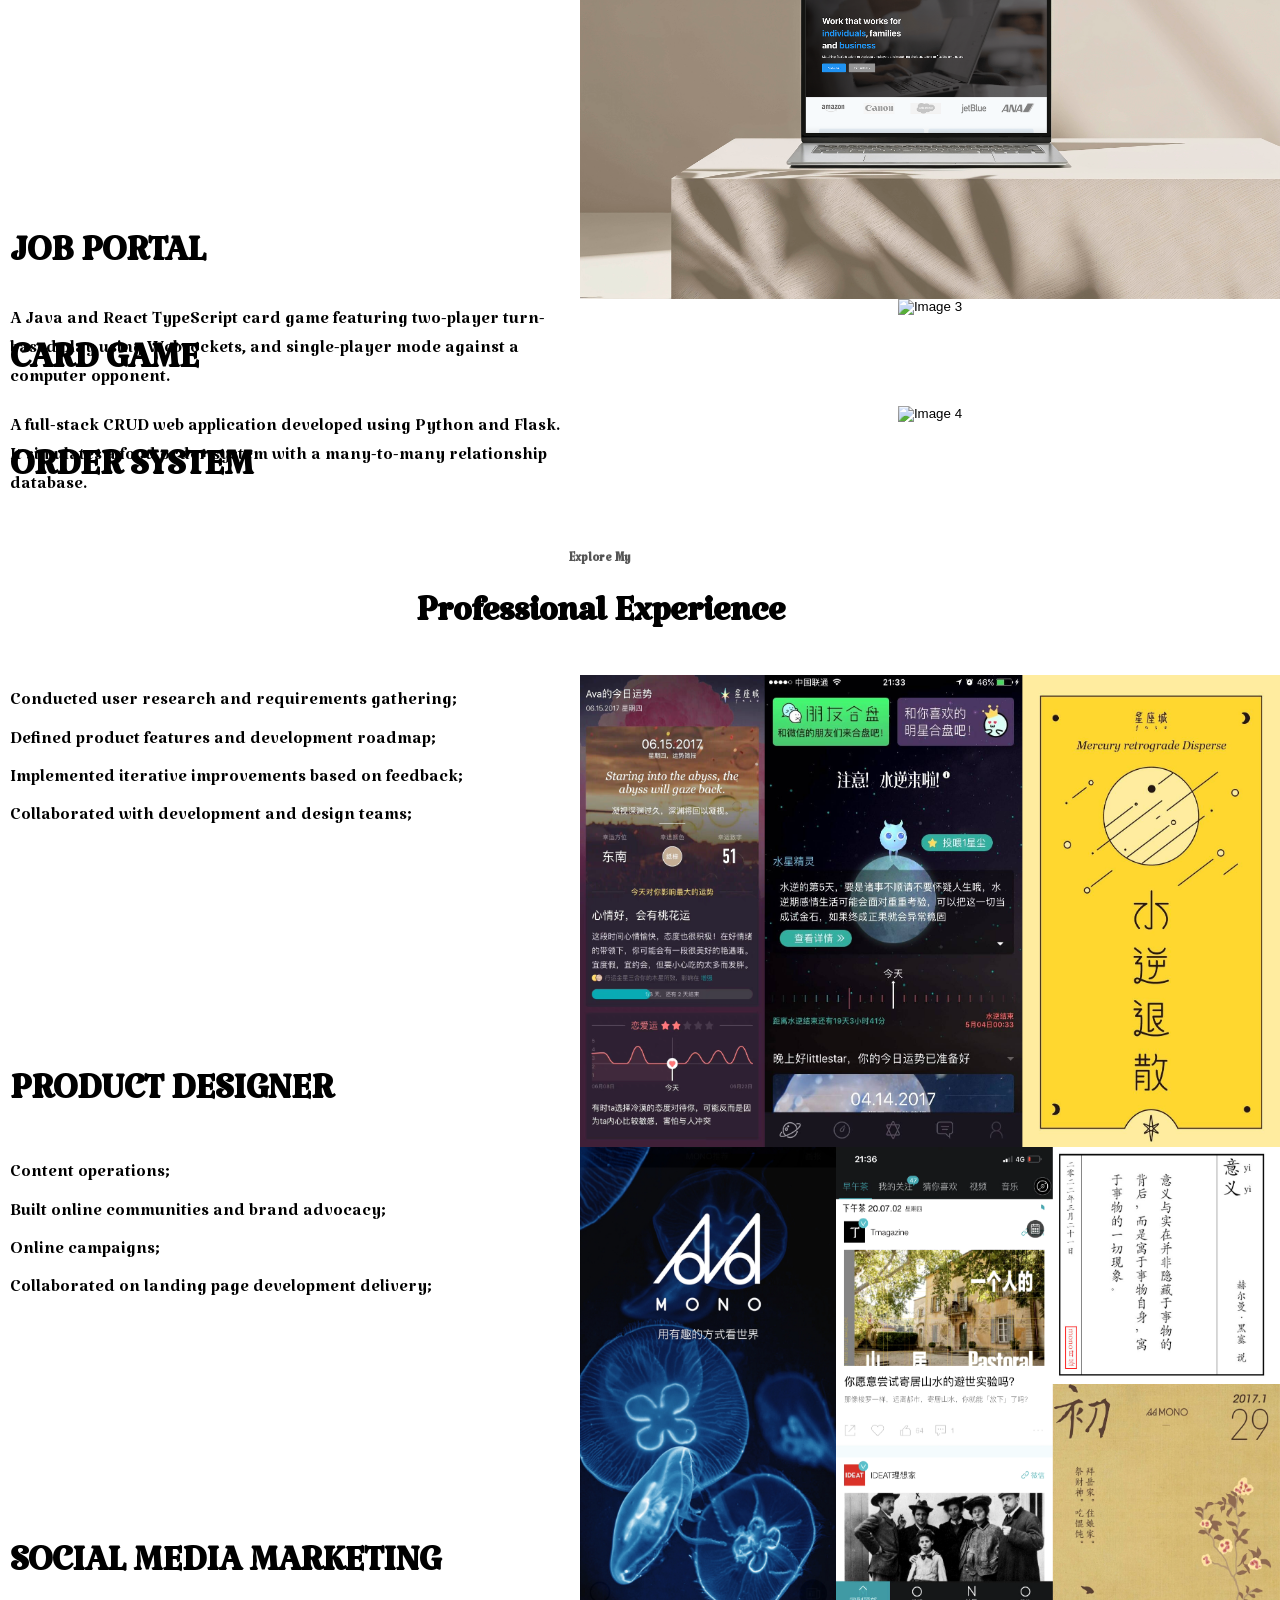
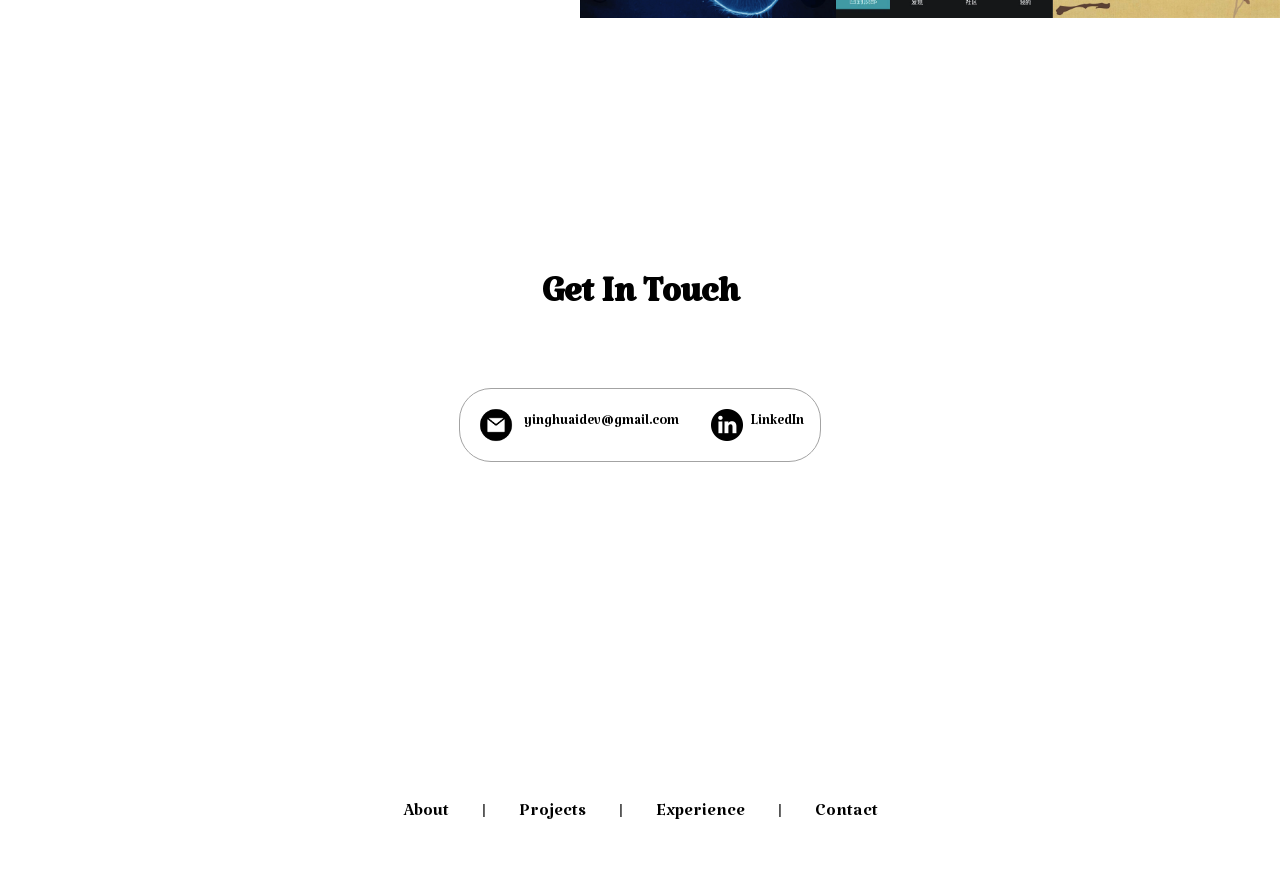
==== commit 253137b6: "edit summary" ====
--- a/index.html
+++ b/index.html
@@ -69,7 +69,7 @@
         </div>
         <div class="about-text-container">
           <p class="about-text">
-            Hello, I'm Ying, a software developer with a background in digital marketing and user research. My passion for understanding user needs is complemented by a master's degree in Sociology, where I focused on researching online behaviors. I built my technical foundation through a 16-week coding bootcamp at CodeClan, learning JavaScript, Java, and Python. Since graduating, I've worked in digital marketing while volunteering with Scottish Tech Army, where I've built full-stack web app using TypeScript to continue developing my coding skills.
+            Hello, I'm Ying, a full-stack developer with a background in digital marketing and product design. My passion for understanding user needs is complemented by a master's degree in Sociology, where I focused on researching online behaviors. I built my technical foundation through a 16-week coding bootcamp at CodeClan, learning JavaScript, Java, and Python. Since graduating, I've worked in digital marketing while volunteering with Scottish Tech Army, where I've built full-stack web app using TypeScript to continue developing my coding skills.
           </p>
         </div>
       </div>
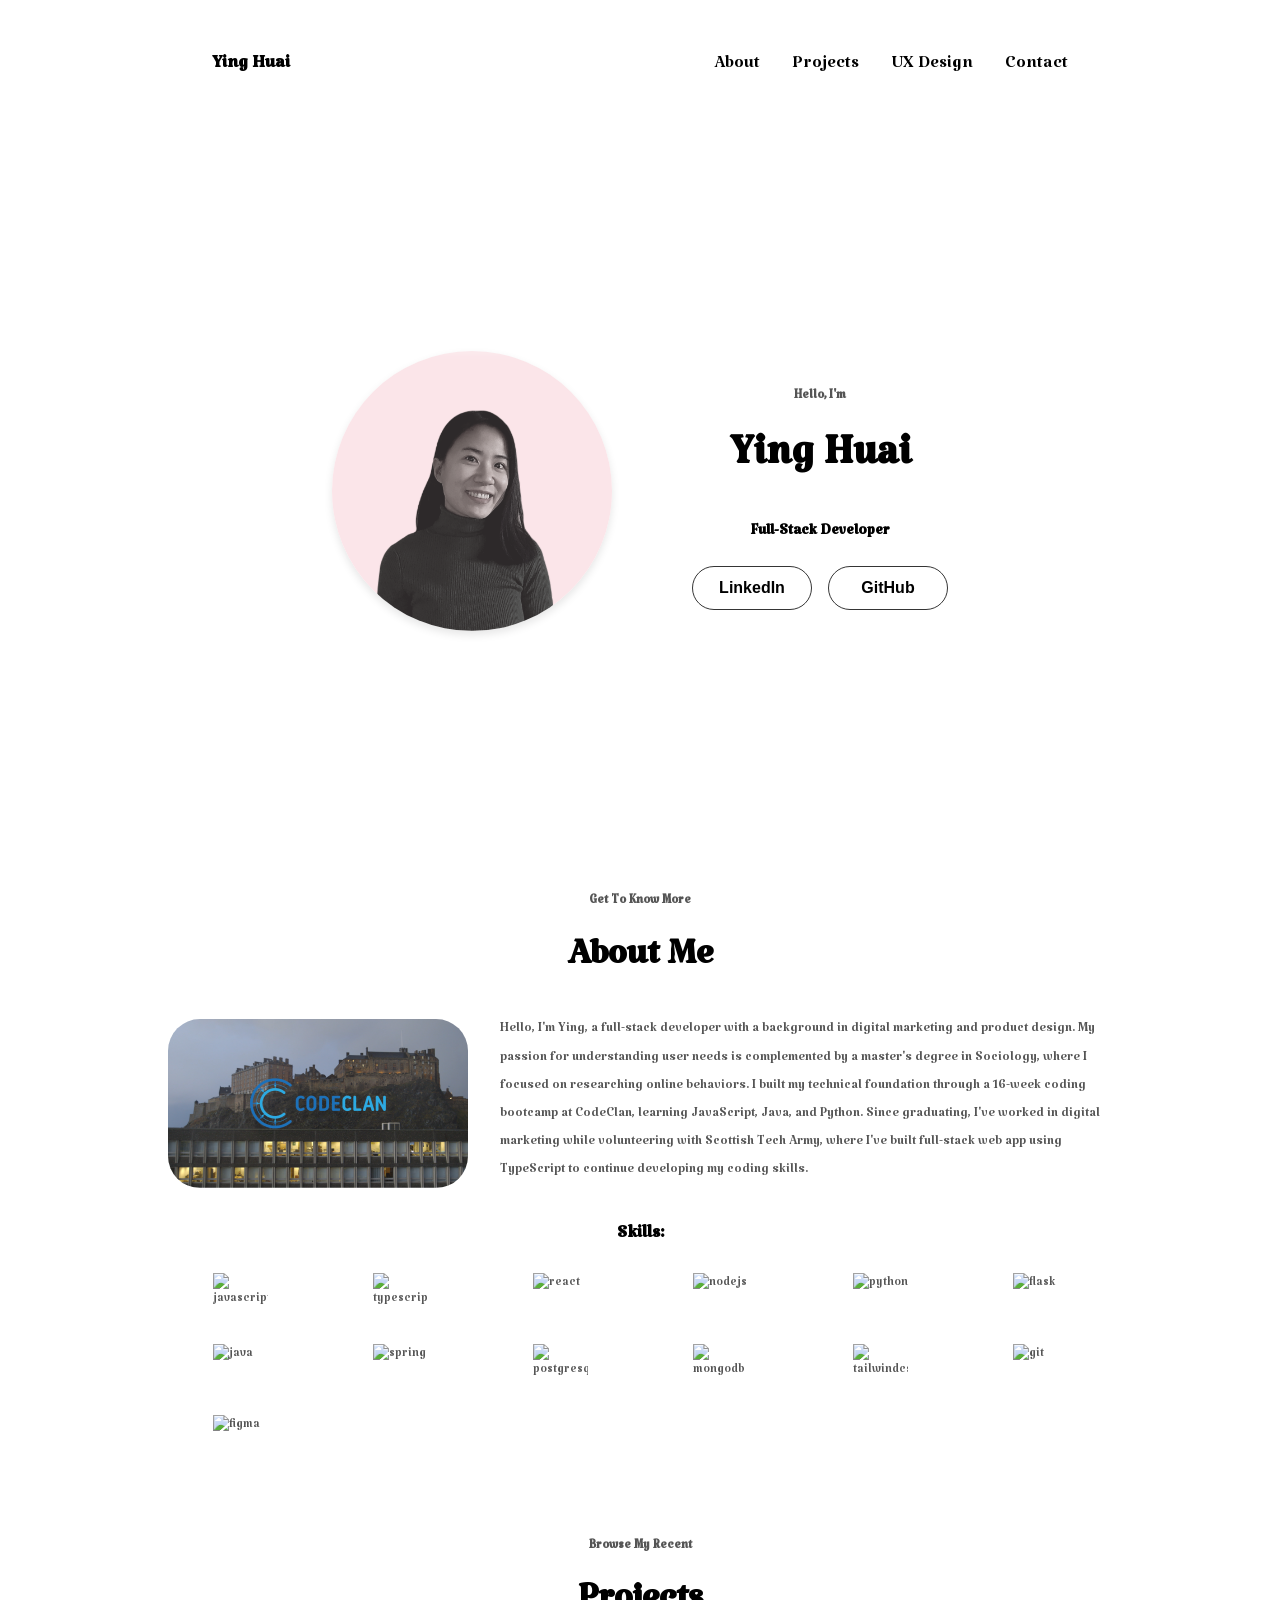
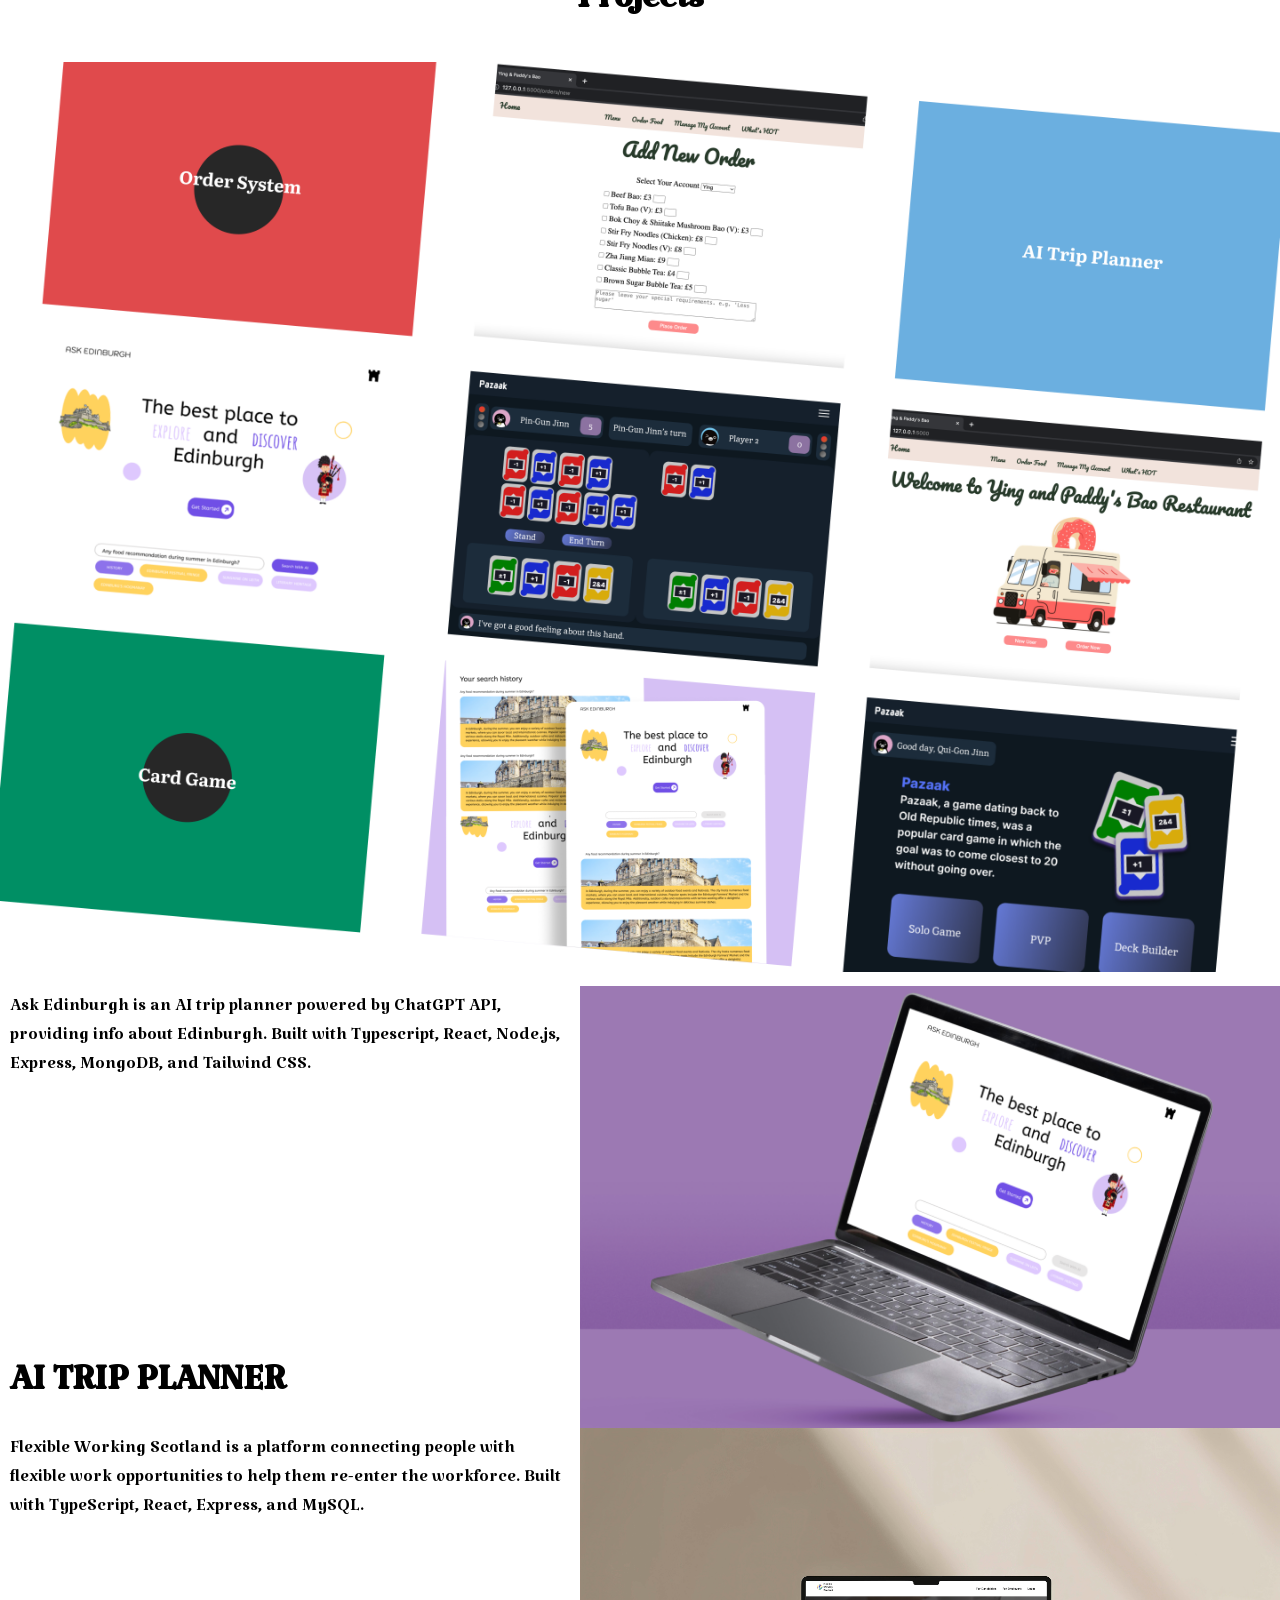
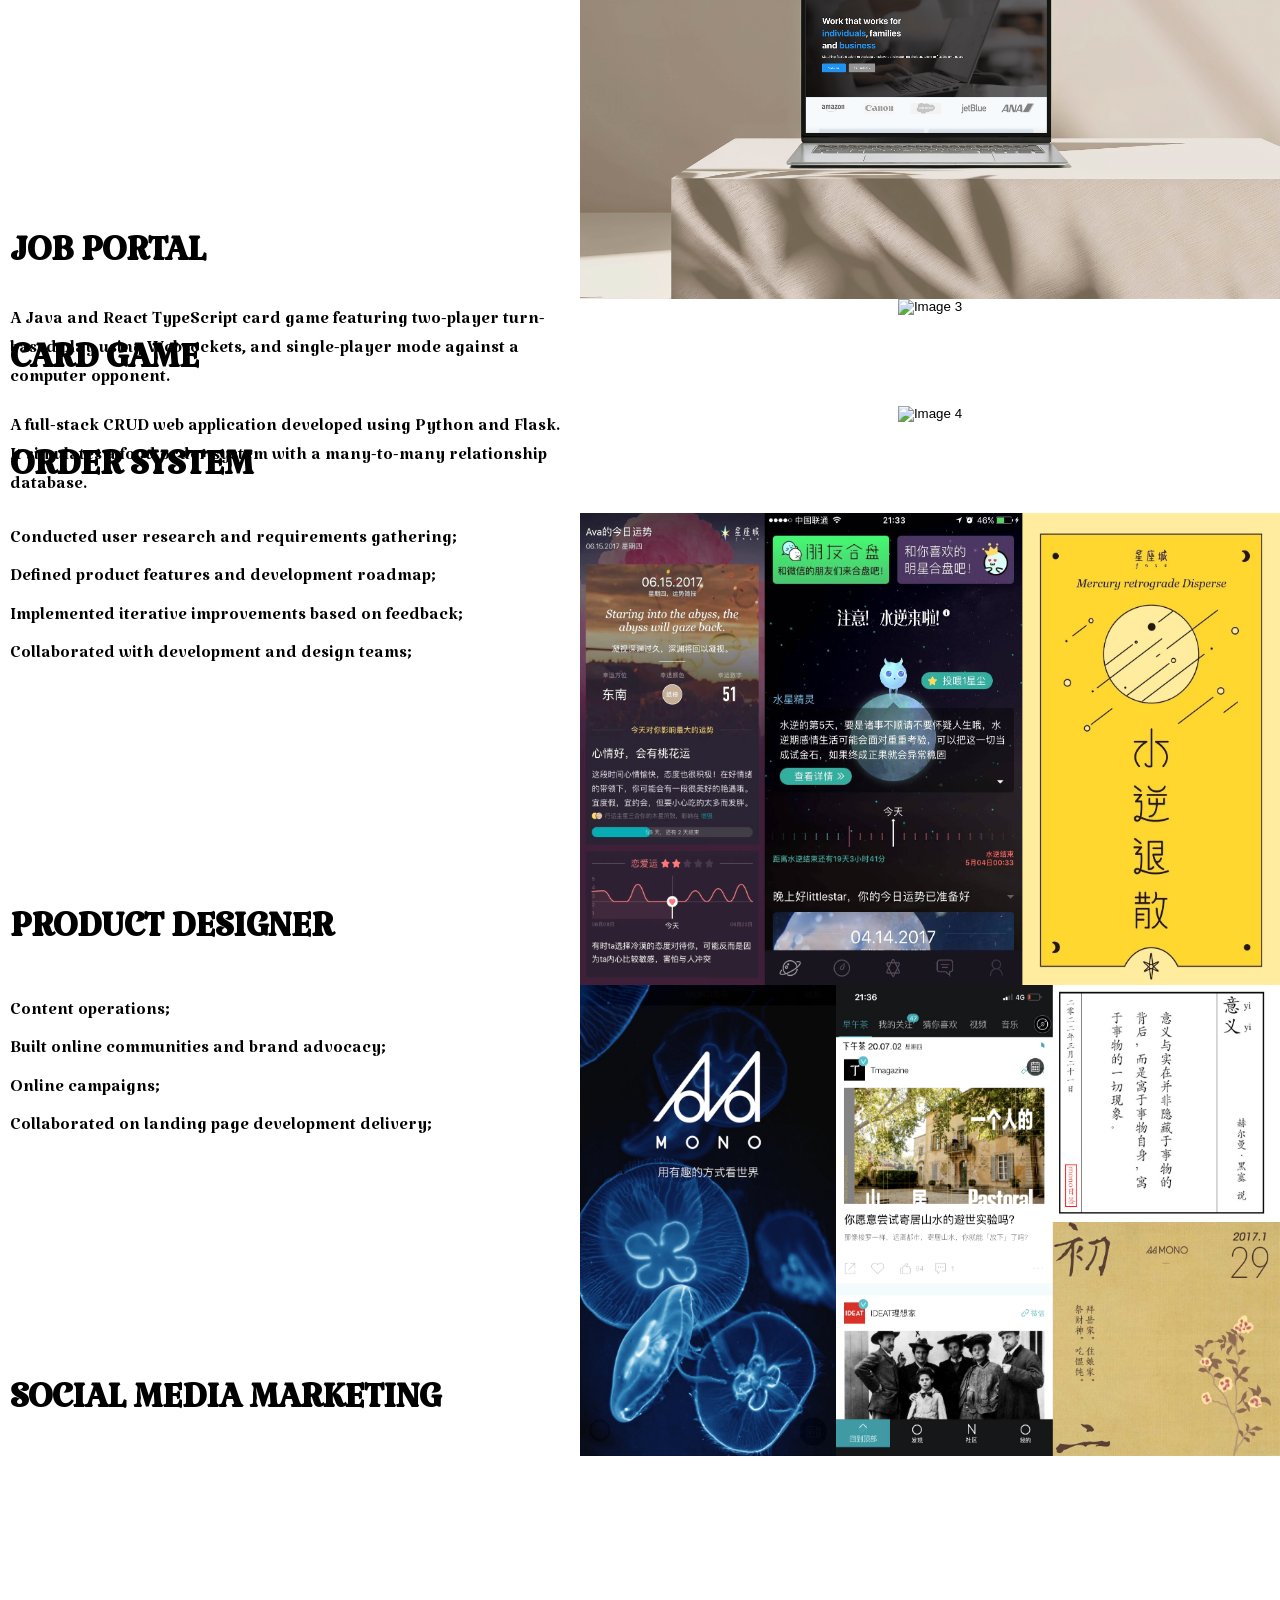
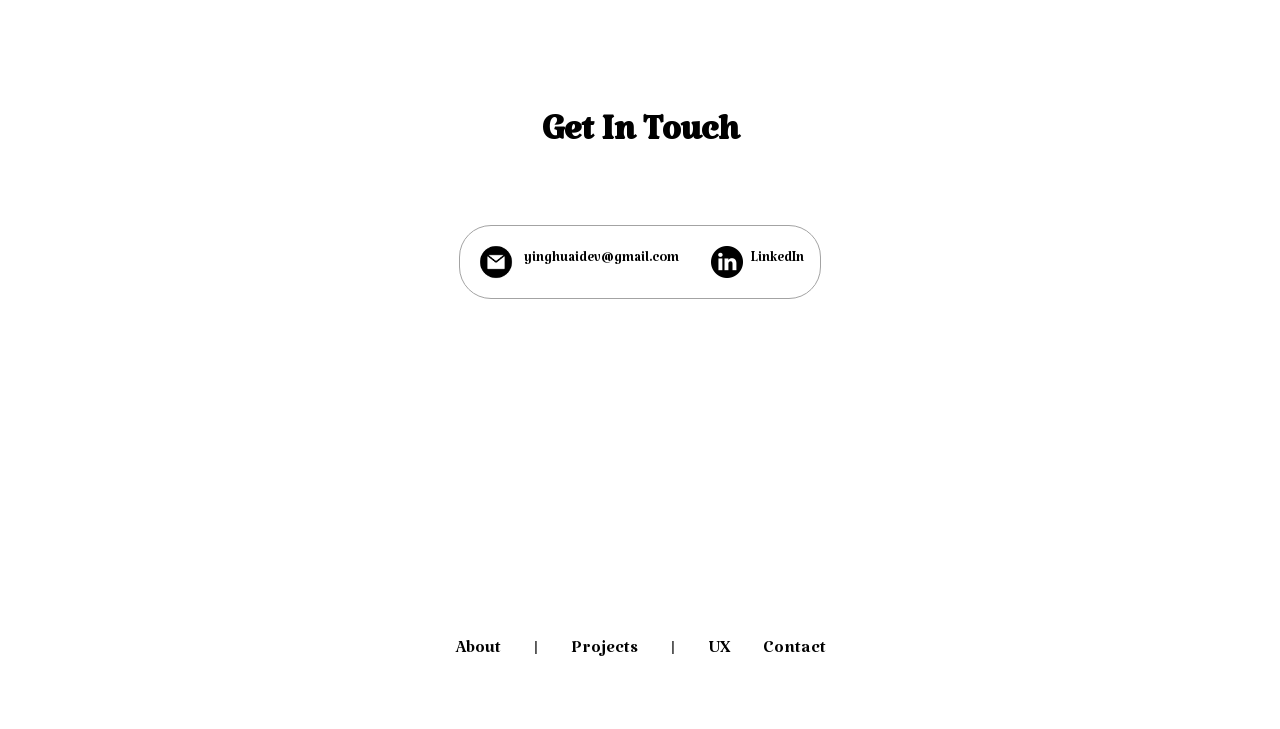
==== commit b42bd253: "add ux project page" ====
--- a/index.html
+++ b/index.html
@@ -14,7 +14,8 @@
       <ul class="nav-links">
         <li><a href="#about">About</a></li>
         <li><a href="#projects">Projects</a></li>
-        <li><a href="#experience">Experience</a></li>
+        <!-- <li><a href="#experience">Experience</a></li> -->
+        <li><a href="ux.html" class=""active>UX Design</a></li>
         <li><a href="#contact">Contact</a></li>
       </ul>
     </div>
@@ -30,7 +31,8 @@
       <div class="menu-links">
         <li><a href="#about" onclick="toggleMenu()">About</a></li>
         <li><a href="#projects" onclick="toggleMenu()">Projects</a></li>
-        <li><a href="#experience" onclick="toggleMenu()">experience</a></li>
+        <!-- <li><a href="#experience" onclick="toggleMenu()">Experience</a></li> -->
+        <li><a href="ux.html" class=""active>UX Design</a></li>
         <li><a href="#contact" onclick="toggleMenu()">Contact</a></li>
       </div>
     </div>
@@ -178,10 +180,10 @@
           </div>
         </button>
       </div>
-  <section id="experience">
+  <!-- <section id="experience">
     <p class="section__text__p1">Explore My</p>
     <h1 class="title">Professional Experience</h1>
-  </section>
+  </section> -->
   <div class="project-button-container">
     <div class="project-button">
       <div class="details-container">
@@ -238,8 +240,9 @@
           <li>|</li>
           <li><a href="#projects">Projects</a></li>
           <li>|</li>
-          <li><a href="#experience">Experience</a></li>
-          <li>|</li>
+          <!-- <li><a href="#experience">Experience</a></li> -->
+          <!-- <li>|</li> -->
+          <li><a href="ux.html">UX</a></li>
           <li><a href="#contact">Contact</a></li>
         </ul>
       </div>
--- a/style.css
+++ b/style.css
@@ -189,6 +189,10 @@
   object-fit: cover;
   box-shadow: 0 4px 8px rgba(0, 0, 0, 0.1);
 }
+.project-banner {
+  width: 100%;
+  height:600.33px;
+}
 
 .section__pic-container {
   display: flex;
@@ -477,3 +481,69 @@
   text-align: center;
 }
 
+#project-details {
+  display: flex;
+  flex-direction: column;
+  align-items: center;
+  padding: 3rem 1rem;
+  text-align: center;
+  max-width: 900px;
+  margin: 0 auto;
+}
+
+#project-details .section__text__p1 {
+  margin-bottom: 0.25rem;
+}
+
+#project-details .title {
+  font-size: 2rem;
+  margin-bottom: 0.3rem;
+}
+
+.project-section {
+  display: flex;
+  flex-direction: column;
+  align-items: center;
+  margin-bottom: 3rem;
+  width: 100%;
+}
+
+.project-section img {
+  display: block;
+  margin: 0 auto;
+  max-width: 100%;
+  height: auto;
+  border-radius: 1rem;
+  box-shadow: 0 4px 8px rgba(0, 0, 0, 0.1);
+}
+
+
+.project-section .project-text {
+  margin: 1rem auto;
+  max-width: 700px;
+  font-size: 1.2rem;
+  line-height: 1.6;
+  color: rgb(50, 50, 50);
+  text-align: center;
+}
+
+/* Buttons */
+#project-details .btn-container {
+  margin-top: 1rem;
+  justify-content: center;
+}
+
+/* Responsive layout tweaks */
+@media (min-width: 768px) {
+  #project-details {
+    padding: 4rem 2rem;
+  }
+
+  .project-section img {
+    max-width: 80%;
+  }
+
+  .project-section .project-text {
+    font-size: 1.25rem;
+  }
+}
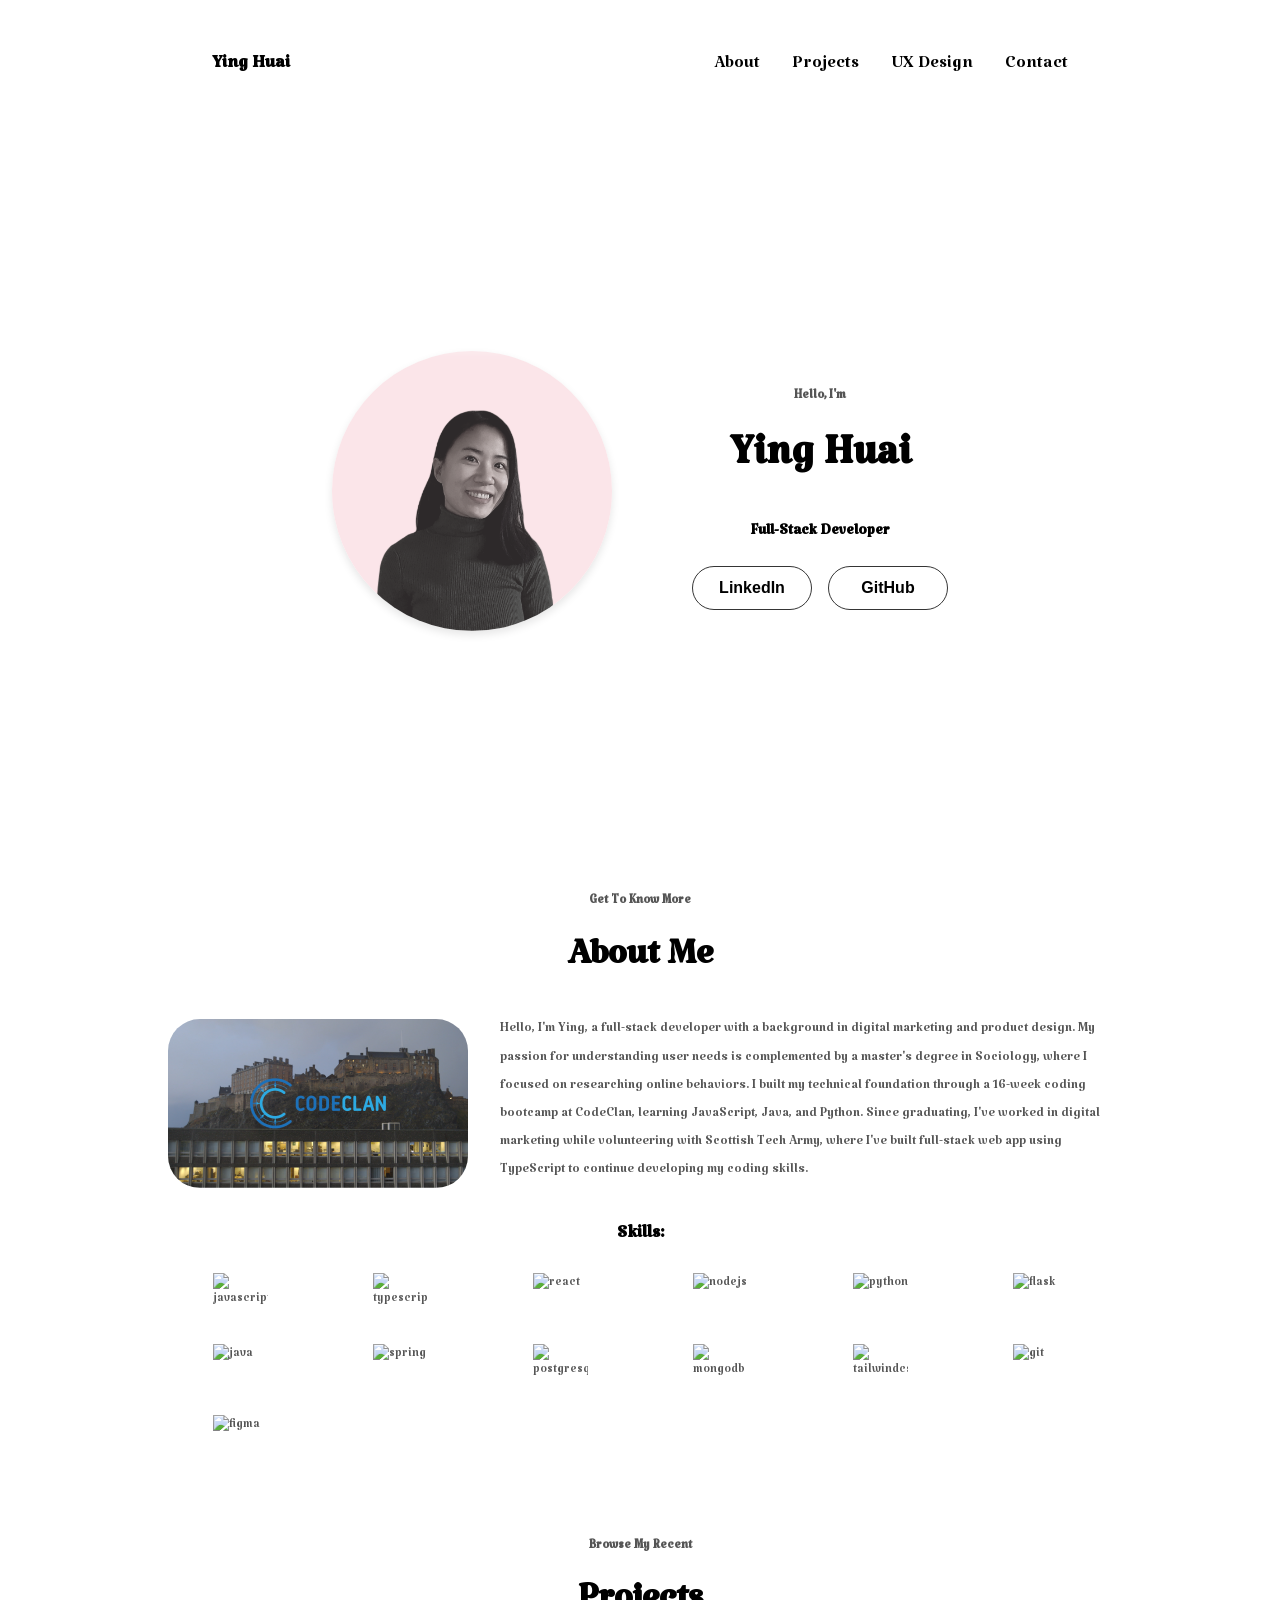
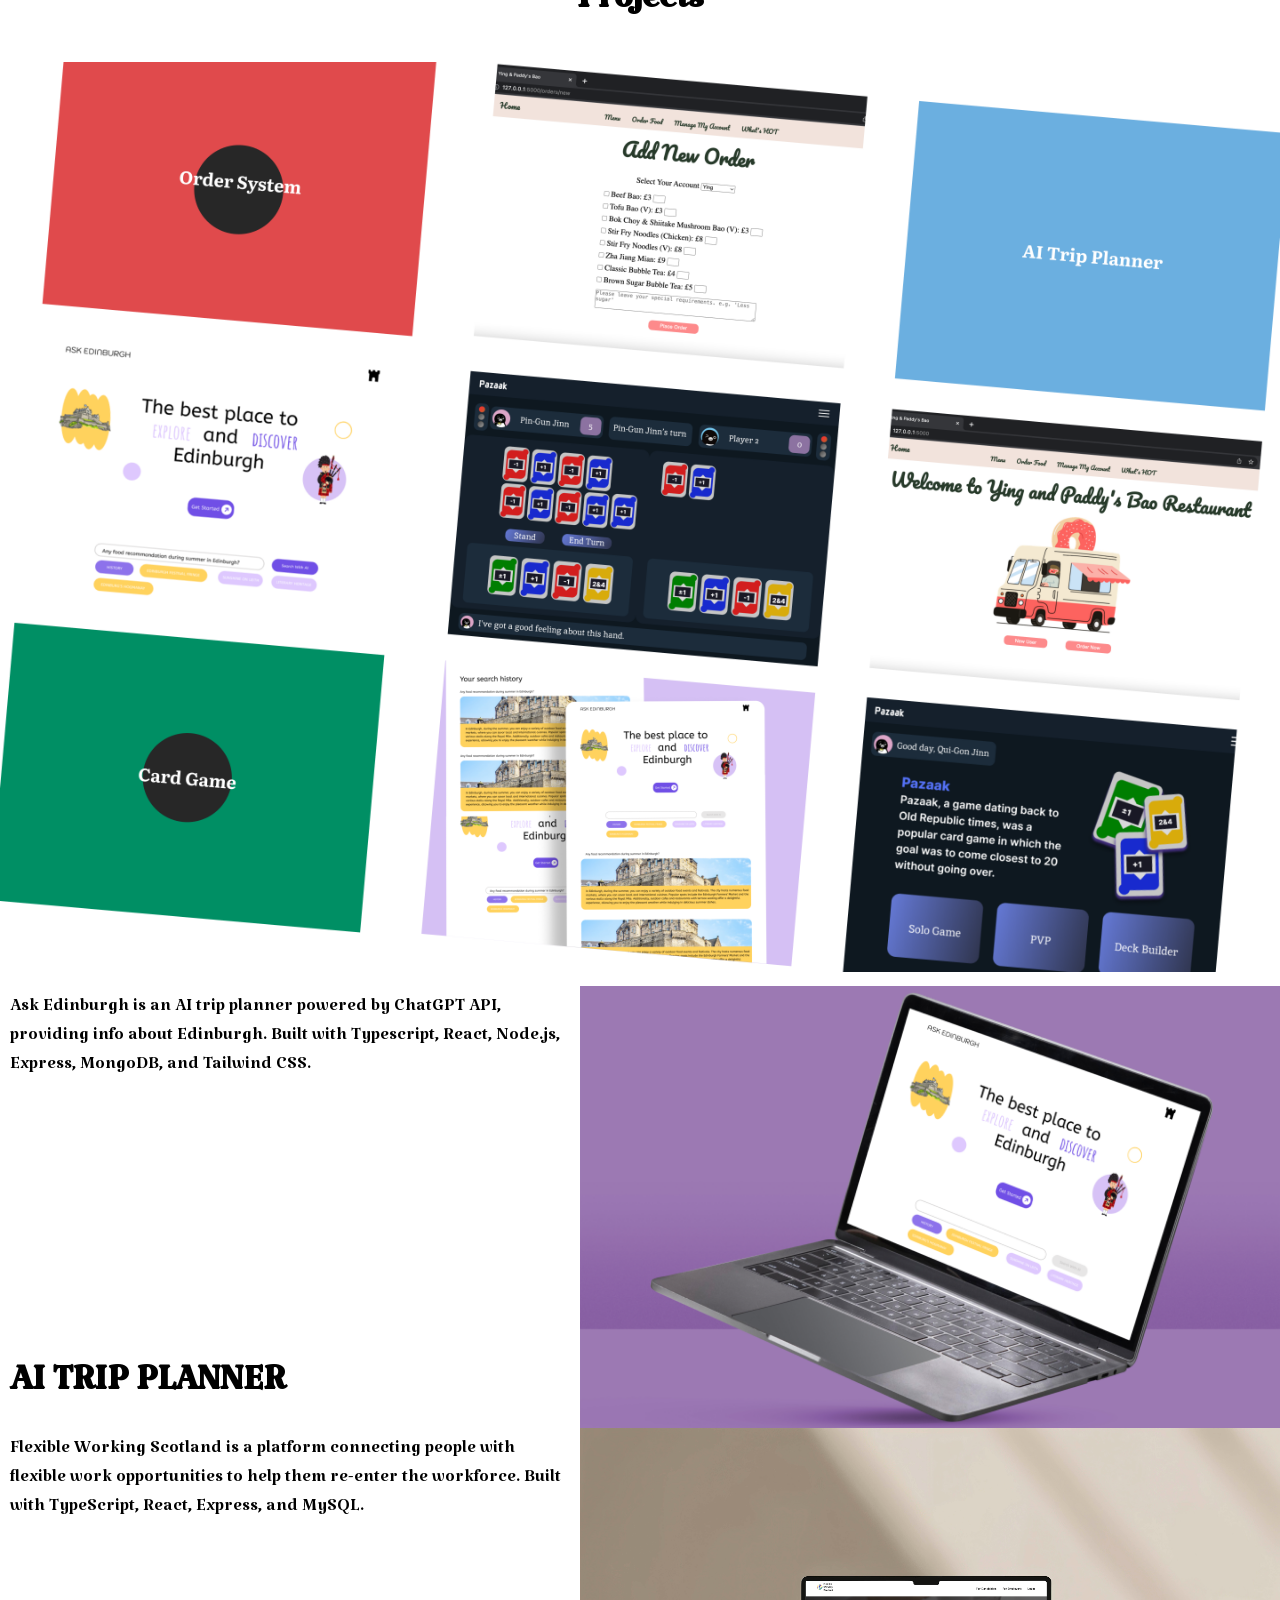
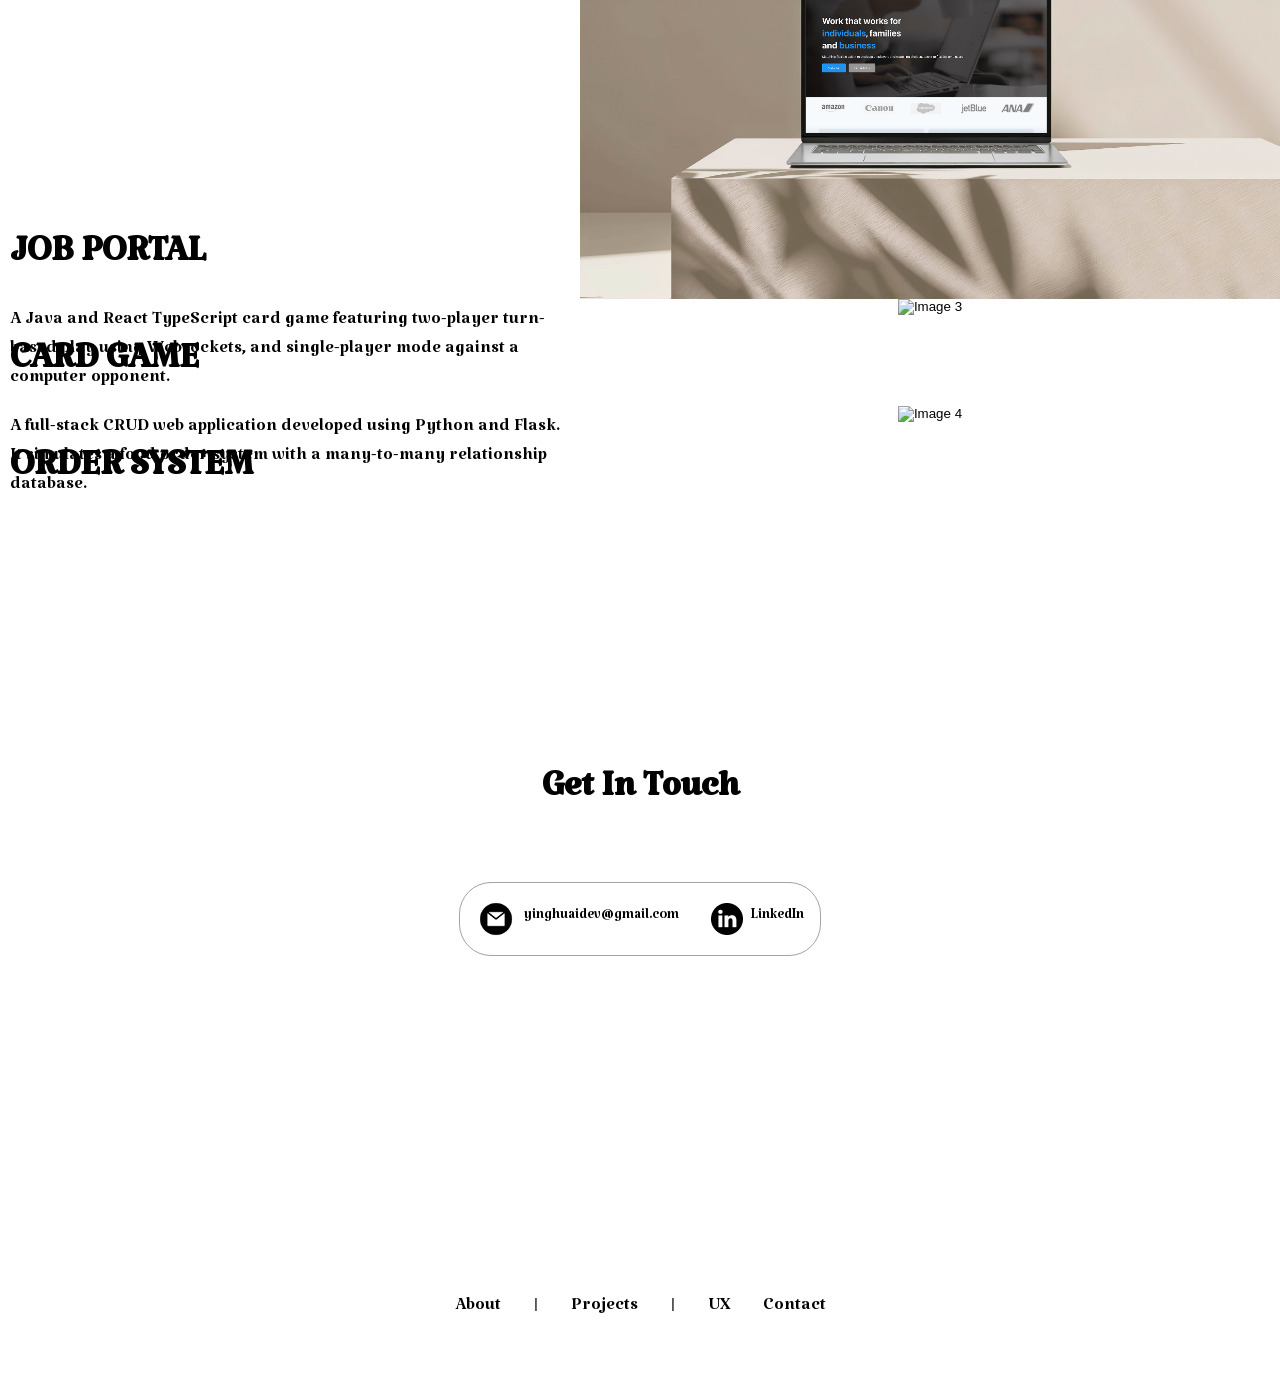
==== commit 0db9122f: "remove past work experience" ====
--- a/index.html
+++ b/index.html
@@ -184,7 +184,7 @@
     <p class="section__text__p1">Explore My</p>
     <h1 class="title">Professional Experience</h1>
   </section> -->
-  <div class="project-button-container">
+  <!-- <div class="project-button-container">
     <div class="project-button">
       <div class="details-container">
         <div class="details-text-container">
@@ -217,7 +217,7 @@
         </div>
       </div>
   </div>
-  </div>
+  </div> -->
   <section id="contact">
     <h1 class="title">Get In Touch</h1>
       <div class="contact-info-upper-container">
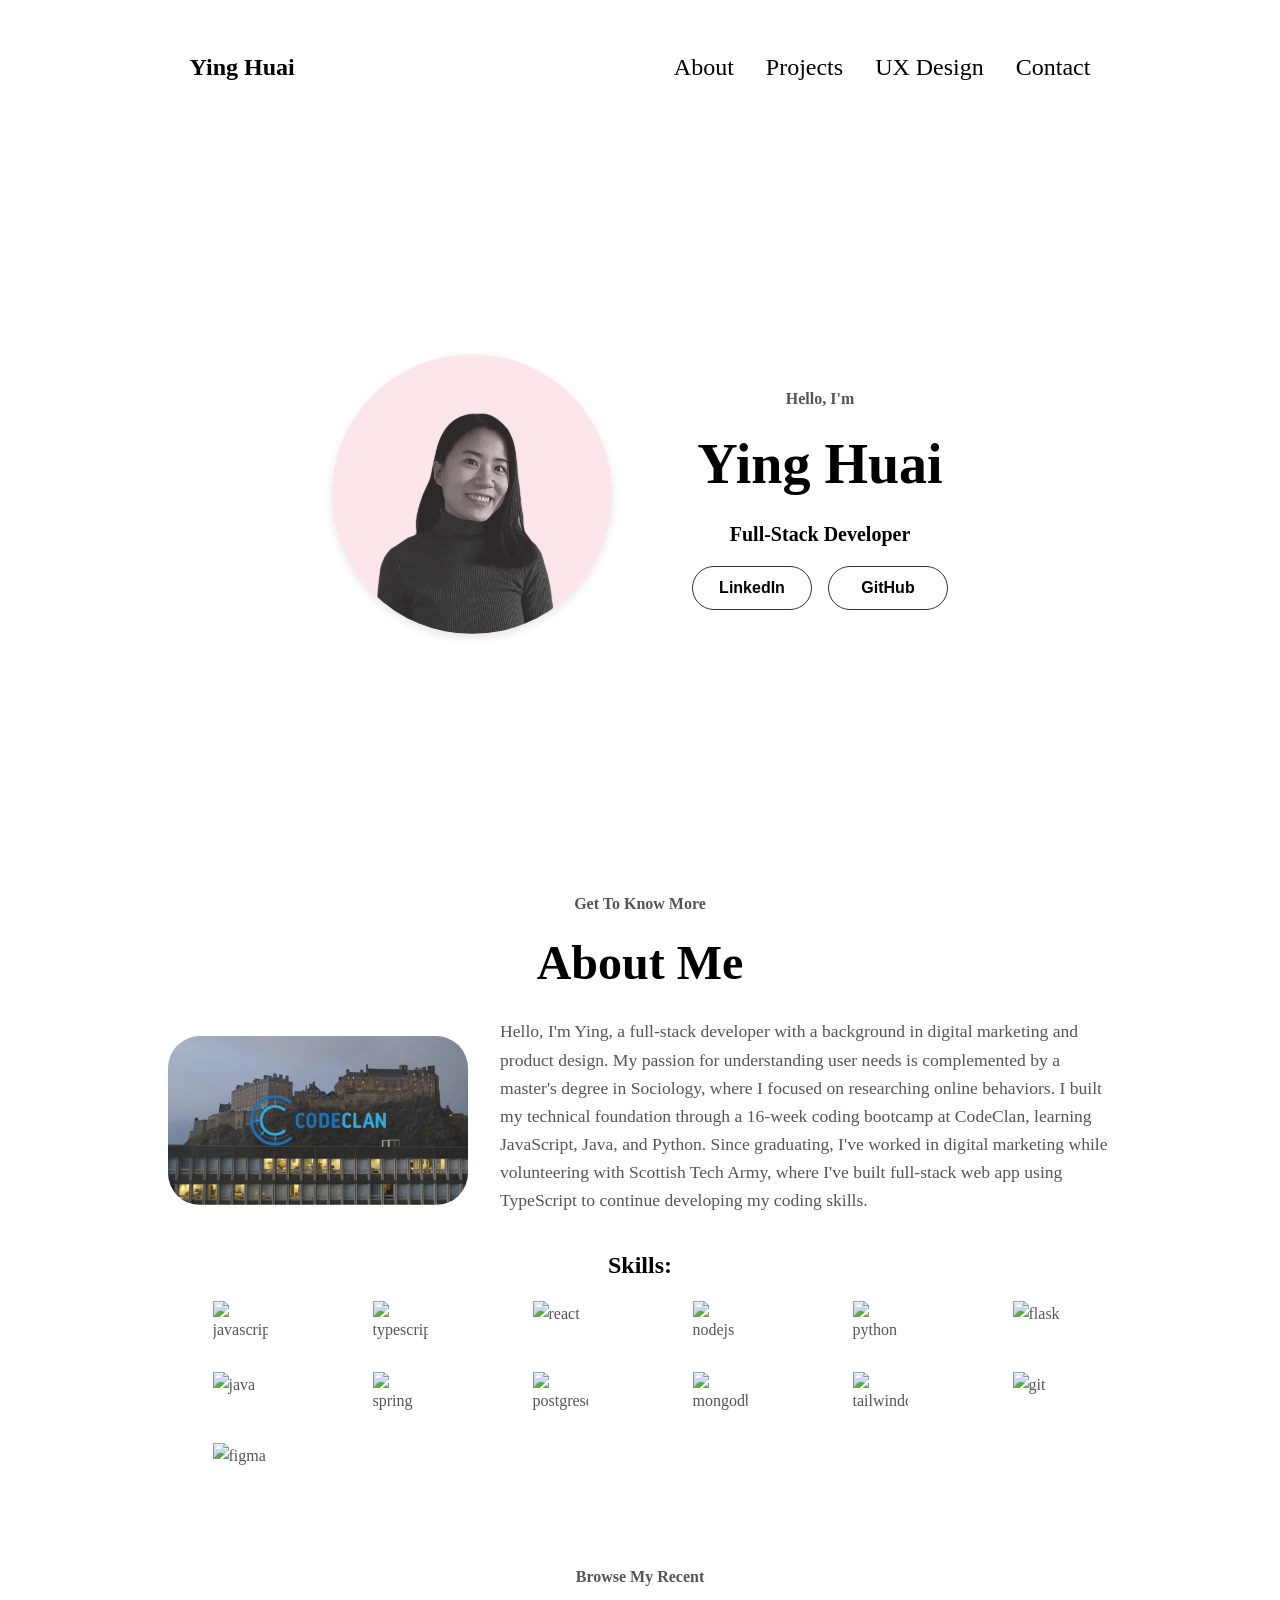
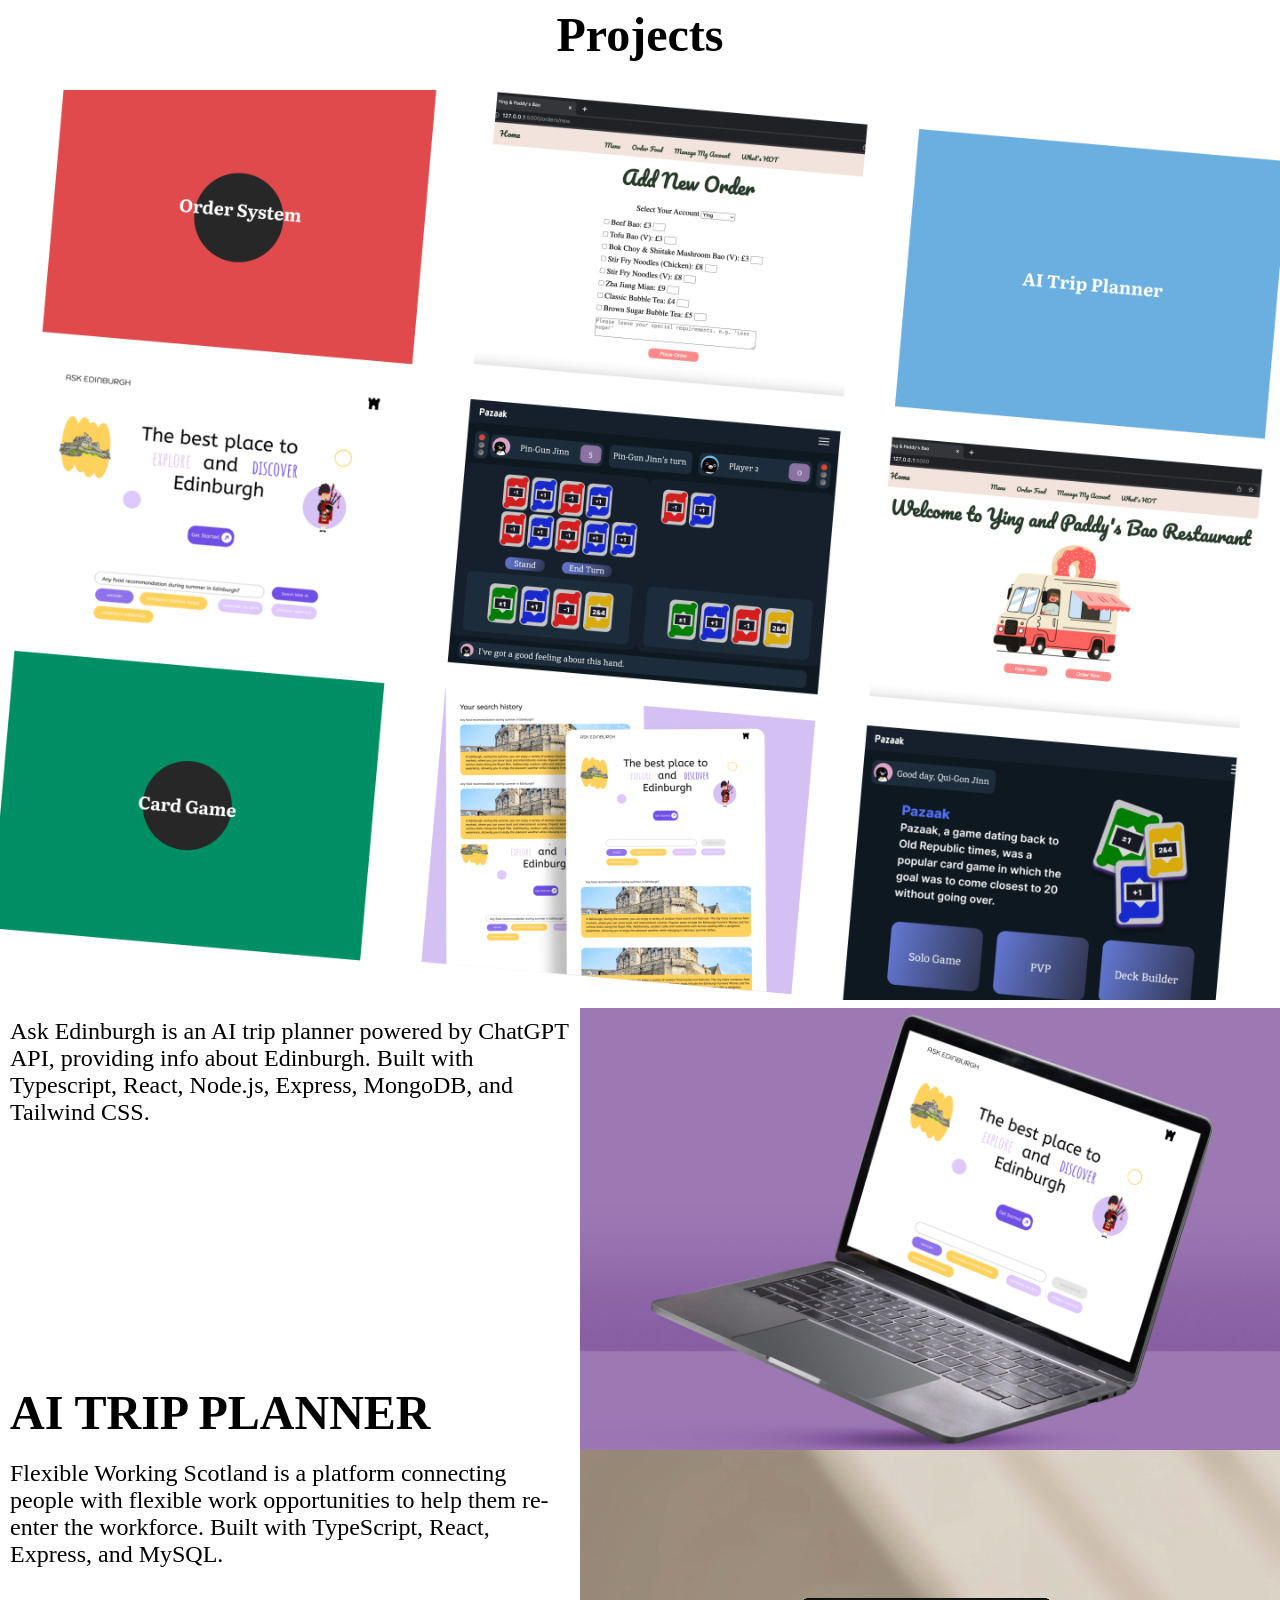
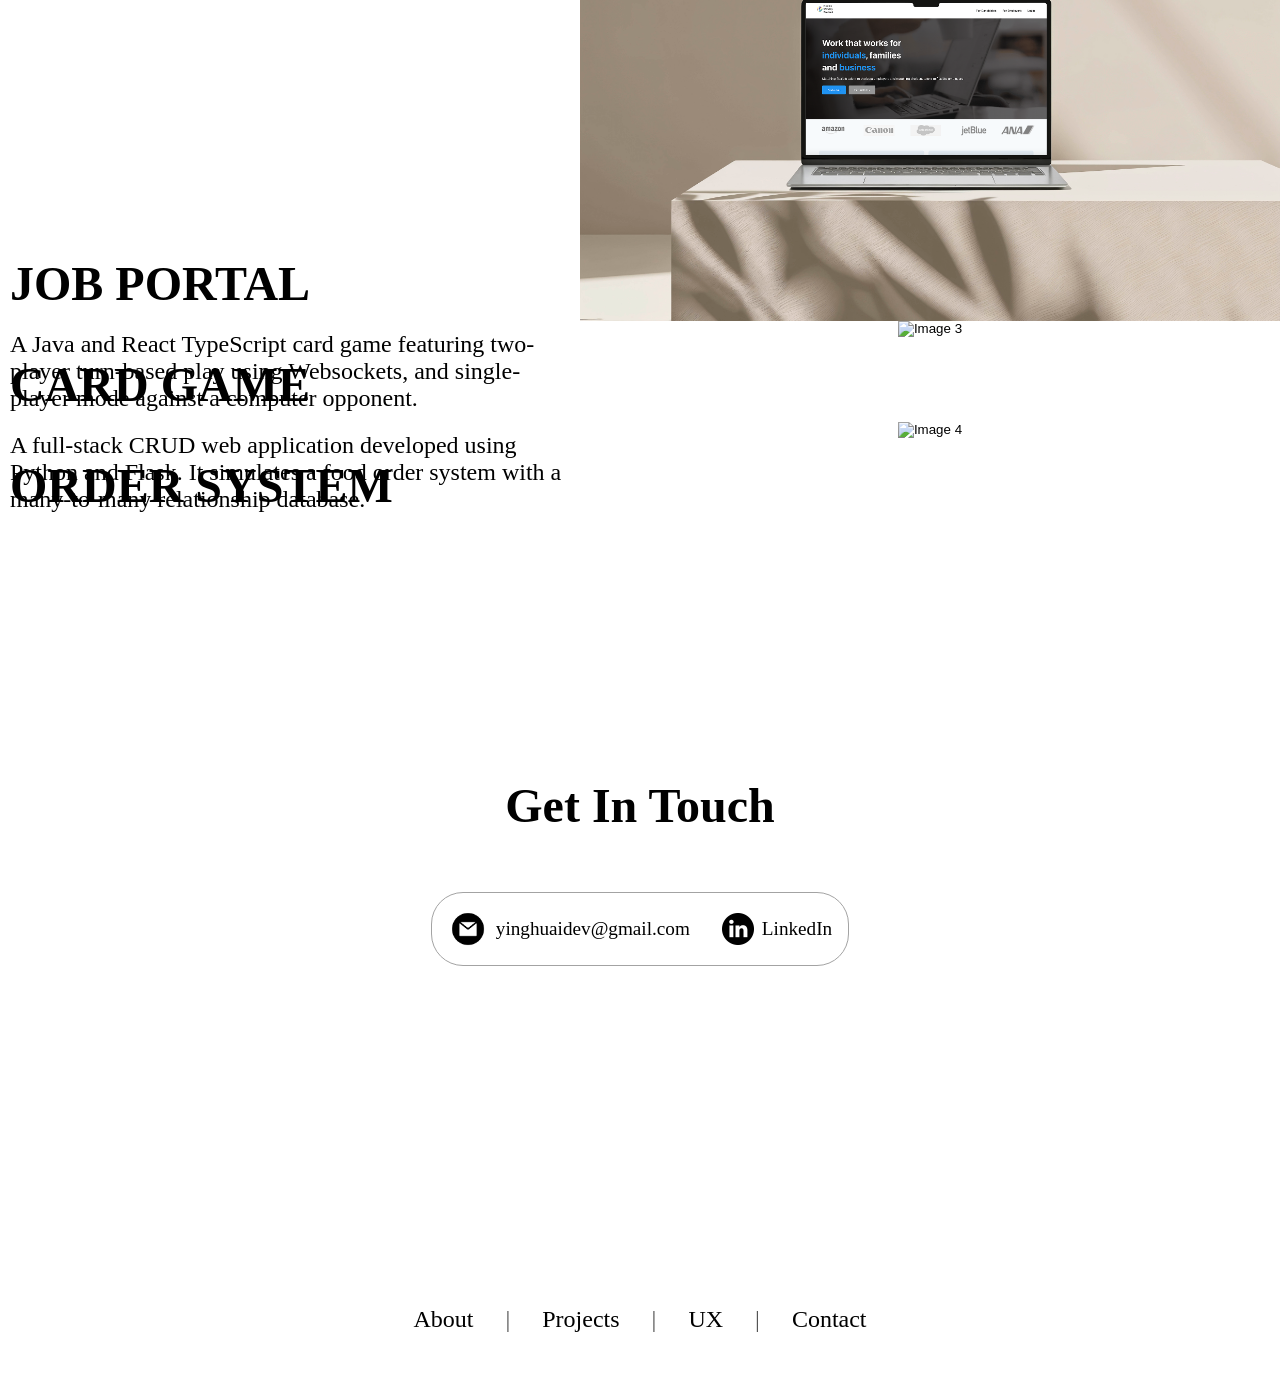
==== commit 48c33ff3: "update images" ====
--- a/index.html
+++ b/index.html
@@ -243,6 +243,7 @@
           <!-- <li><a href="#experience">Experience</a></li> -->
           <!-- <li>|</li> -->
           <li><a href="ux.html">UX</a></li>
+          <li>|</li>
           <li><a href="#contact">Contact</a></li>
         </ul>
       </div>
--- a/style.css
+++ b/style.css
@@ -7,7 +7,7 @@
 }
 
 body {
-    font-family:  "Katibeh", serif;
+    /* font-family:  "Katibeh", serif; */
     font-weight: 400;
     line-height: 1.6;
     font-style: normal;
@@ -191,7 +191,8 @@
 }
 .project-banner {
   width: 100%;
-  height:600.33px;
+  height:100%;
+  margin-bottom: 0.5rem;
 }
 
 .section__pic-container {
@@ -349,7 +350,8 @@
   margin: 0;
   font-size:1.1rem;
   color: black;
-  font-family: "Katibeh", serif;
+  /* font-family: "Katibeh", serif; */
+  font-family: "Times";
 }
 .project-title {
   margin: 0;
@@ -357,7 +359,8 @@
   position: static;
 	bottom: 10px;
   font-size: 1.5rem;
-  font-family: "Katibeh", serif;
+  /* font-family: "Katibeh", serif; */
+  font-family: "Times";
   color: black;
 }
 
@@ -517,7 +520,6 @@
   box-shadow: 0 4px 8px rgba(0, 0, 0, 0.1);
 }
 
-
 .project-section .project-text {
   margin: 1rem auto;
   max-width: 700px;
@@ -533,17 +535,65 @@
   justify-content: center;
 }
 
-/* Responsive layout tweaks */
-@media (min-width: 768px) {
-  #project-details {
-    padding: 4rem 2rem;
-  }
-
-  .project-section img {
-    max-width: 80%;
-  }
-
-  .project-section .project-text {
-    font-size: 1.25rem;
-  }
+/* ux page */
+.ux-section {
+  display: flex;
+  flex-direction: column;
+  gap: 0.5rem;
+  max-width: 900px;
+  margin-top: 1rem;
+  margin-bottom: 2rem;
+  align-items: center;
+}
+
+.ux-row {
+  display: grid;
+  grid-template-columns: 120px 1fr;
+  align-items: left;
+  column-gap: 1.5rem;
+  gap:0.5rem;
+  width: 100%;
+}
+
+.ux-left {
+  font-weight: 600;
+  color: black;
+  text-transform: uppercase;
+  font-size: 0.9rem;
+  text-align:start;
+}
+
+.ux-right {
+  color: black;
+  line-height: 1.6;
+  text-align: left;
+}
+
+.img-text {
+  text-align: center;
+  font-size:0.8rem;
+  color:#444
+}
+.img-vertical {
+  width: 100%;
+  max-width: 400px;
+  border-radius: 12px;
+  object-fit: cover;
+  padding: auto;
+}
+
+.ux-title {
+  font-size: 1.2rem;
+  font-weight: bold;
+  text-align: left;
+  margin: 0;
+  color: black;
+  font-family: "Times";
+}
+
+.ux-text {
+  font-size:1rem;
+  color:black;
+  font-family: "Times";
+  text-align: left;
 }
--- a/mediaqueries.css
+++ b/mediaqueries.css
@@ -96,6 +96,17 @@
   }
   br {
     display: none;
+  }
+  #project-details {
+    padding: 4rem 2rem;
+  }
+
+  .project-section img {
+    max-width: 80%;
+  }
+
+  .project-section .project-text {
+    font-size: 1.25rem;
   }
 }
 @media screen and (min-width: 1024px) {
@@ -248,4 +259,20 @@
   .project-text {
     font-size: 1.5rem;
   }
-}+}
+
+@media (max-width: 600px) {
+  .ux-row {
+    grid-template-columns: 1fr;
+  }
+
+  .ux-left {
+    margin-bottom: 0.3rem;
+  }
+  .project-banner {
+    width:100%;
+    height:100%;
+  }
+  
+}
+
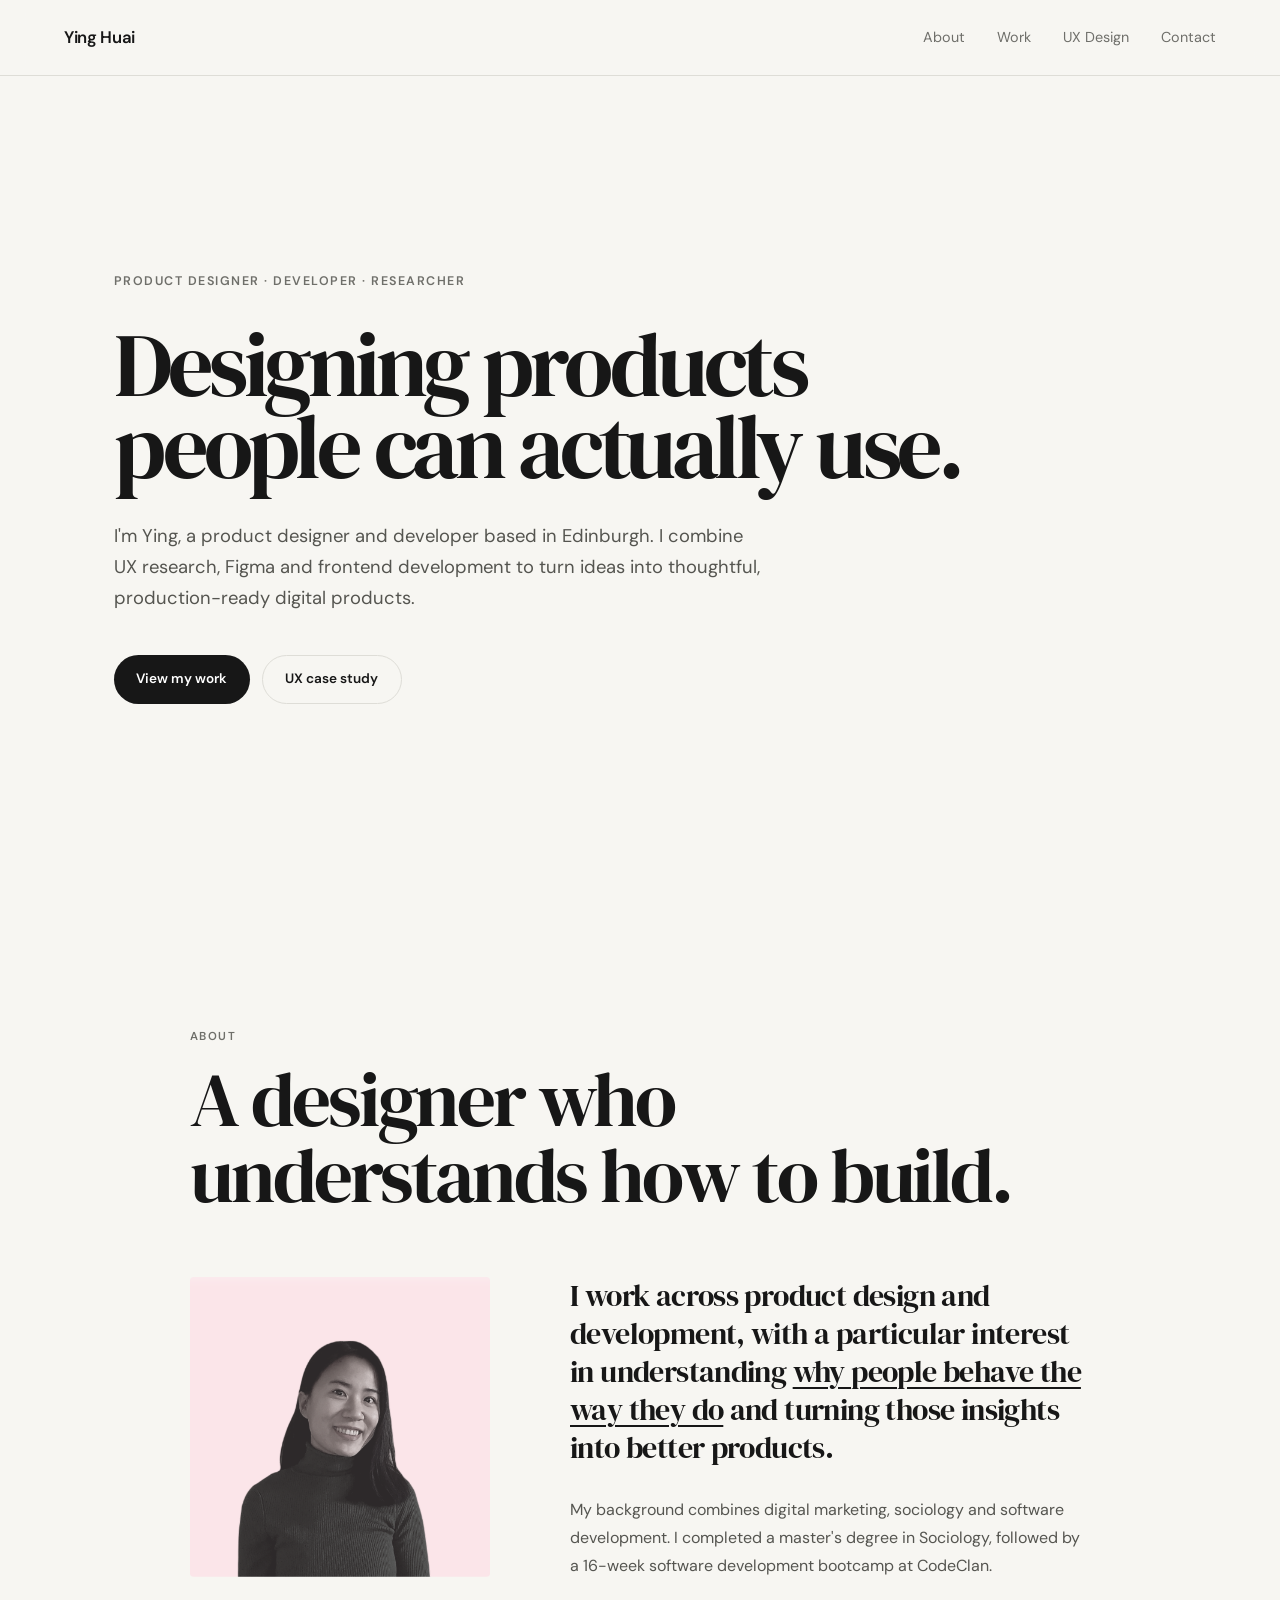
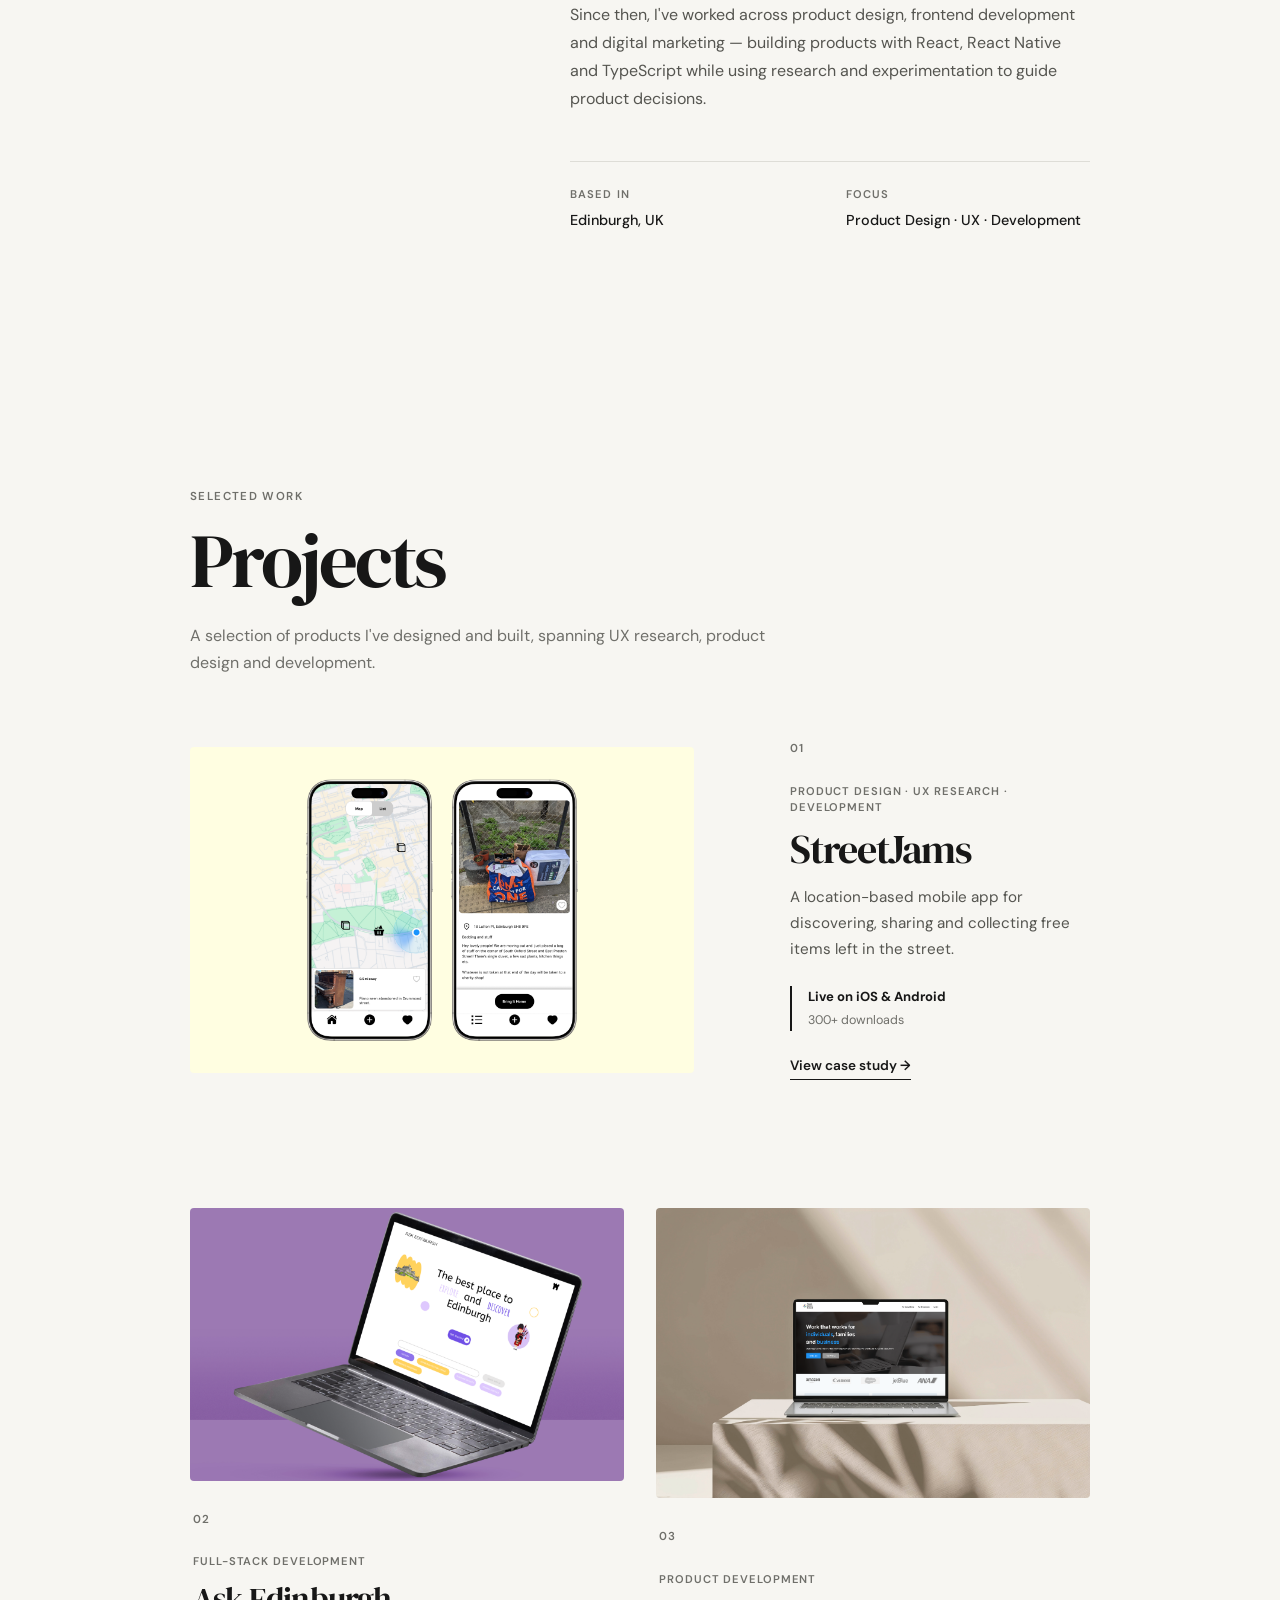
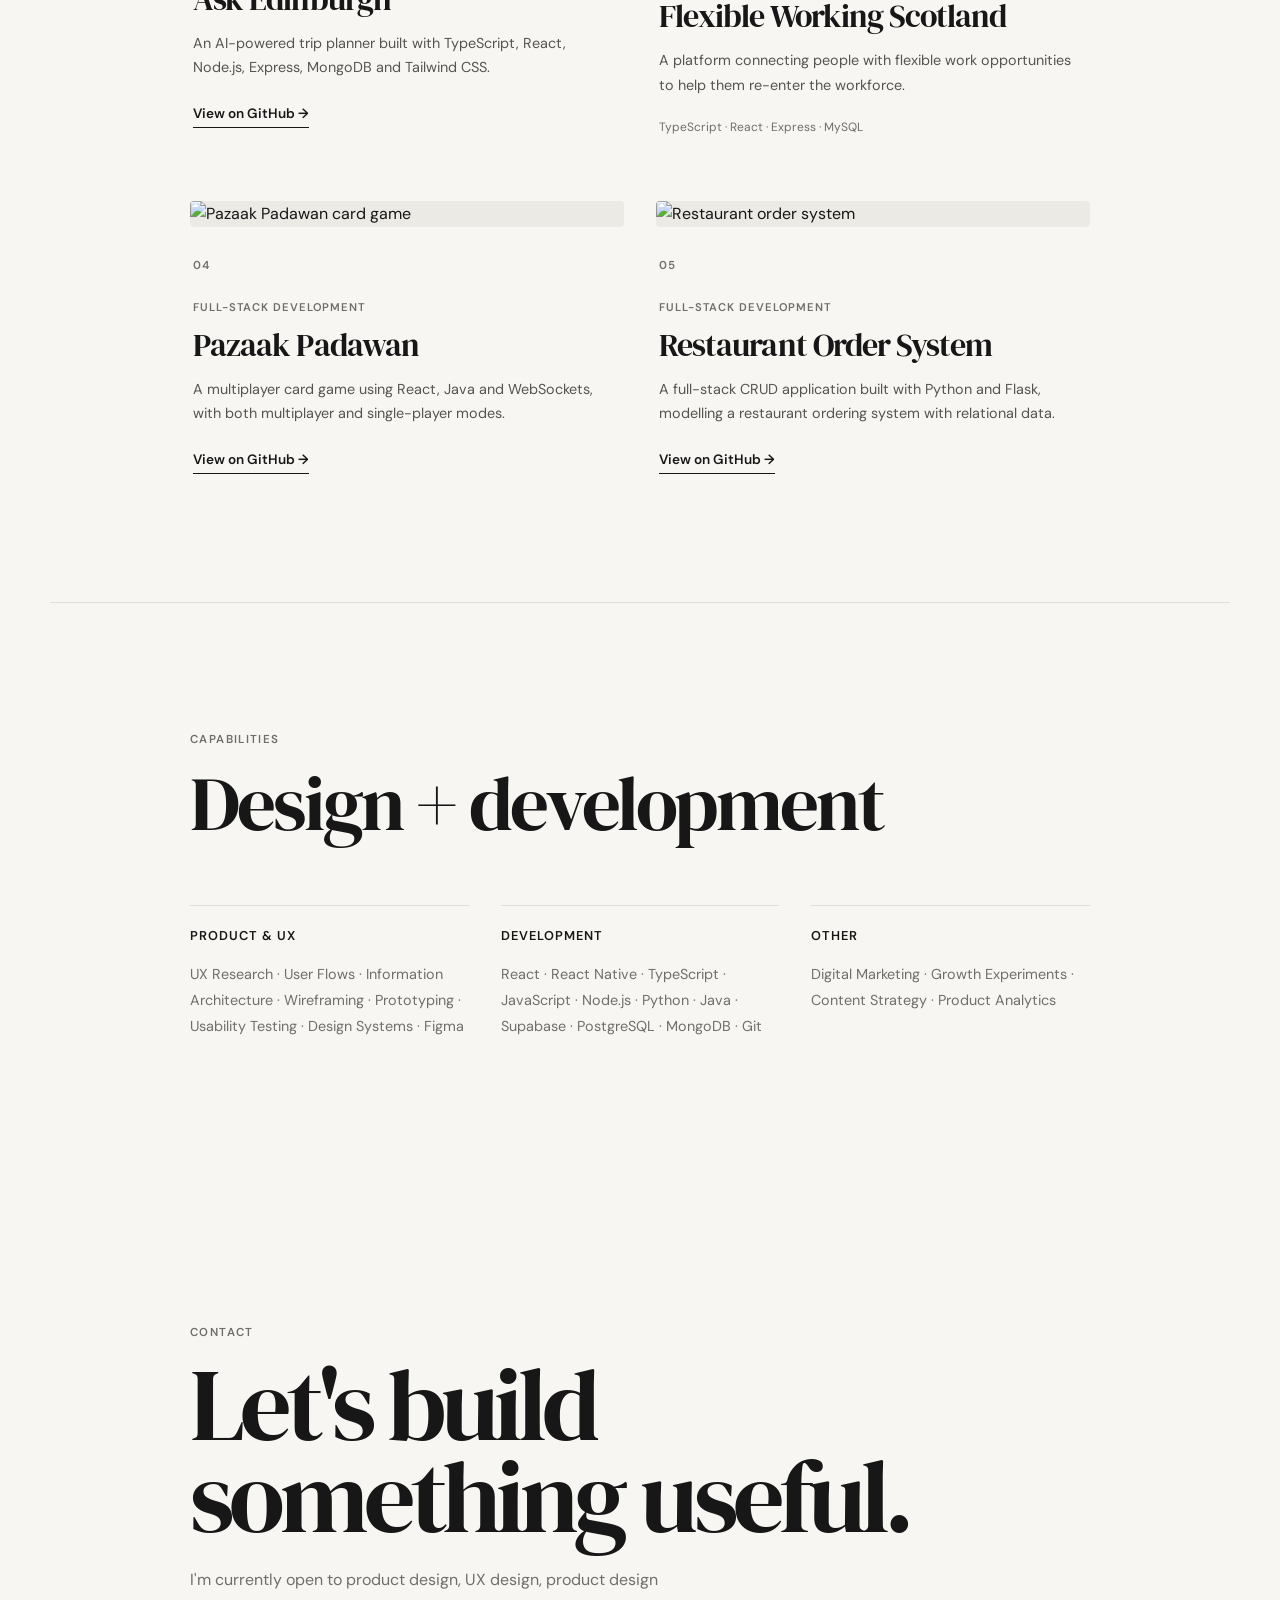
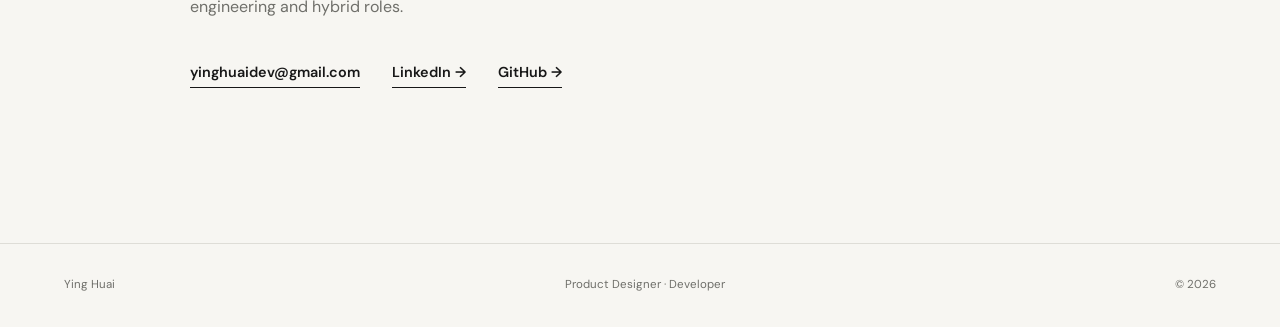
==== commit 8542aed7: "reformat ux case study and homepage" ====
--- a/index.html
+++ b/index.html
@@ -3,253 +3,624 @@
 <head>
   <meta charset="UTF-8">
   <meta name="viewport" content="width=device-width, initial-scale=1.0">
-  <title>Ying Huai</title>
+
+  <title>Ying Huai — Product Designer & Developer</title>
+
+  <meta
+    name="description"
+    content="Ying Huai is a product designer and developer based in Edinburgh, combining UX research, product design and frontend development."
+  >
+
   <link rel="stylesheet" href="style.css">
   <link rel="stylesheet" href="mediaqueries.css">
 </head>
+
 <body>
+
+  <!-- =========================
+       NAVIGATION
+  ========================== -->
+
   <nav id="desktop-nav">
+
     <div class="logo">Ying Huai</div>
-    <div>
-      <ul class="nav-links">
-        <li><a href="#about">About</a></li>
-        <li><a href="#projects">Projects</a></li>
-        <!-- <li><a href="#experience">Experience</a></li> -->
-        <li><a href="ux.html" class=""active>UX Design</a></li>
-        <li><a href="#contact">Contact</a></li>
-      </ul>
-    </div>
+
+    <ul class="nav-links">
+      <li><a href="#about">About</a></li>
+      <li><a href="#projects">Work</a></li>
+      <li><a href="ux.html">UX Design</a></li>
+      <li><a href="#contact">Contact</a></li>
+    </ul>
+
   </nav>
+
+
   <nav id="hamburger-nav">
+
     <div class="logo">Ying Huai</div>
+
     <div class="hamburger-menu">
+
       <div class="hamburger-icon" onclick="toggleMenu()">
         <span></span>
         <span></span>
         <span></span>
       </div>
+
       <div class="menu-links">
-        <li><a href="#about" onclick="toggleMenu()">About</a></li>
-        <li><a href="#projects" onclick="toggleMenu()">Projects</a></li>
-        <!-- <li><a href="#experience" onclick="toggleMenu()">Experience</a></li> -->
-        <li><a href="ux.html" class=""active>UX Design</a></li>
-        <li><a href="#contact" onclick="toggleMenu()">Contact</a></li>
-      </div>
+
+        <li>
+          <a href="#about" onclick="toggleMenu()">About</a>
+        </li>
+
+        <li>
+          <a href="#projects" onclick="toggleMenu()">Work</a>
+        </li>
+
+        <li>
+          <a href="ux.html" onclick="toggleMenu()">UX Design</a>
+        </li>
+
+        <li>
+          <a href="#contact" onclick="toggleMenu()">Contact</a>
+        </li>
+
+      </div>
+
     </div>
+
   </nav>
+
+
   <main>
-  <section id="profile">
-    <div class="about-pic-container">
-      <img class="about-pic" src="./assets/profile_photo.png" alt="profile pic">
+
+
+    <!-- =========================
+         HERO
+    ========================== -->
+
+    <section id="profile">
+
+      <div class="hero-content">
+
+        <p class="hero-eyebrow">
+          Product Designer · Developer · Researcher
+        </p>
+
+        <h1 class="hero-title">
+          Designing products<br>
+          people can actually use.
+        </h1>
+
+        <p class="hero-description">
+          I'm Ying, a product designer and developer based in Edinburgh.
+          I combine UX research, Figma and frontend development to turn
+          ideas into thoughtful, production-ready digital products.
+        </p>
+
+        <div class="hero-actions">
+
+          <a href="#projects" class="btn btn-primary">
+            View my work
+          </a>
+
+          <a
+            href="ux.html"
+            class="btn btn-secondary"
+          >
+            UX case study
+          </a>
+
+        </div>
+
+      </div>
+
+    </section>
+
+
+    <!-- =========================
+         ABOUT
+    ========================== -->
+
+    <section id="about">
+
+      <div class="section-heading">
+
+        <p class="section__text__p1">
+          About
+        </p>
+
+        <h2 class="title">
+          A designer who<br>
+          understands how to build.
+        </h2>
+
+      </div>
+
+
+      <div class="about-layout">
+
+        <div class="about-image">
+
+          <img
+            src="./assets/profile_photo.png"
+            alt="Ying Huai"
+          >
+
+        </div>
+
+
+        <div class="about-content-text">
+
+          <p class="about-lead">
+            I work across product design and development,
+            with a particular interest in understanding
+            <strong>why people behave the way they do</strong>
+            and turning those insights into better products.
+          </p>
+
+          <p class="about-text">
+
+            My background combines digital marketing, sociology
+            and software development. I completed a master's degree
+            in Sociology, followed by a 16-week software development
+            bootcamp at CodeClan.
+
+          </p>
+
+          <p class="about-text">
+
+            Since then, I've worked across product design,
+            frontend development and digital marketing —
+            building products with React, React Native and
+            TypeScript while using research and experimentation
+            to guide product decisions.
+
+          </p>
+
+
+          <div class="about-meta">
+
+            <div>
+              <span>Based in</span>
+              <strong>Edinburgh, UK</strong>
+            </div>
+
+            <div>
+              <span>Focus</span>
+              <strong>Product Design · UX · Development</strong>
+            </div>
+
+          </div>
+
+        </div>
+
+      </div>
+
+    </section>
+
+
+    <!-- =========================
+         SELECTED WORK
+    ========================== -->
+
+    <section id="projects">
+
+      <div class="section-heading">
+
+        <p class="section__text__p1">
+          Selected work
+        </p>
+
+        <h2 class="title">
+          Projects
+        </h2>
+
+        <p class="section-intro">
+          A selection of products I've designed and built,
+          spanning UX research, product design and development.
+        </p>
+
+      </div>
+
+
+      <!-- STREETJAMS -->
+
+      <article class="work-featured">
+
+        <div class="work-image">
+
+          <img
+            src="./assets/mockup_banner.png"
+            alt="StreetJams mobile app"
+          >
+
+        </div>
+
+
+        <div class="work-info">
+
+          <div class="work-number">
+            01
+          </div>
+
+          <p class="work-category">
+            Product Design · UX Research · Development
+          </p>
+
+          <h3>
+            StreetJams
+          </h3>
+
+          <p>
+            A location-based mobile app for discovering,
+            sharing and collecting free items left in the street.
+          </p>
+
+          <div class="work-result">
+
+            <strong>Live on iOS & Android</strong>
+
+            <span>
+              300+ downloads
+            </span>
+
+          </div>
+
+          <a
+            href="ux.html"
+            class="work-link"
+          >
+            View case study →
+          </a>
+
+        </div>
+
+      </article>
+
+
+      <!-- OTHER PROJECTS -->
+
+      <div class="work-grid">
+
+
+        <!-- ASK EDINBURGH -->
+
+        <article class="work-card">
+
+          <div class="work-card-image">
+
+            <img
+              src="./assets/edinburgh-mockups.png"
+              alt="Ask Edinburgh AI trip planner"
+            >
+
+          </div>
+
+          <div class="work-card-content">
+
+            <span class="work-number">
+              02
+            </span>
+
+            <p class="work-category">
+              Full-Stack Development
+            </p>
+
+            <h3>
+              Ask Edinburgh
+            </h3>
+
+            <p>
+              An AI-powered trip planner built with
+              TypeScript, React, Node.js, Express,
+              MongoDB and Tailwind CSS.
+            </p>
+
+            <a
+              href="https://github.com/xiaowuuu/ask_edinburgh"
+              target="_blank"
+              rel="noopener noreferrer"
+              class="work-link"
+            >
+              View on GitHub →
+            </a>
+
+          </div>
+
+        </article>
+
+
+        <!-- FLEXIBLE WORKING -->
+
+        <article class="work-card">
+
+          <div class="work-card-image">
+
+            <img
+              src="./assets/fws_mockup.png"
+              alt="Flexible Working Scotland platform"
+            >
+
+          </div>
+
+          <div class="work-card-content">
+
+            <span class="work-number">
+              03
+            </span>
+
+            <p class="work-category">
+              Product Development
+            </p>
+
+            <h3>
+              Flexible Working Scotland
+            </h3>
+
+            <p>
+              A platform connecting people with flexible
+              work opportunities to help them re-enter
+              the workforce.
+            </p>
+
+            <span class="work-tech">
+              TypeScript · React · Express · MySQL
+            </span>
+
+          </div>
+
+        </article>
+
+
+        <!-- CARD GAME -->
+
+        <article class="work-card">
+
+          <div class="work-card-image">
+
+            <img
+              src="./assets/cardgame-mockup.png"
+              alt="Pazaak Padawan card game"
+            >
+
+          </div>
+
+          <div class="work-card-content">
+
+            <span class="work-number">
+              04
+            </span>
+
+            <p class="work-category">
+              Full-Stack Development
+            </p>
+
+            <h3>
+              Pazaak Padawan
+            </h3>
+
+            <p>
+              A multiplayer card game using React,
+              Java and WebSockets, with both
+              multiplayer and single-player modes.
+            </p>
+
+            <a
+              href="https://github.com/xiaowuuu/PazaakPadawan"
+              target="_blank"
+              rel="noopener noreferrer"
+              class="work-link"
+            >
+              View on GitHub →
+            </a>
+
+          </div>
+
+        </article>
+
+
+        <!-- ORDER SYSTEM -->
+
+        <article class="work-card">
+
+          <div class="work-card-image">
+
+            <img
+              src="./assets/order_mockup.png"
+              alt="Restaurant order system"
+            >
+
+          </div>
+
+          <div class="work-card-content">
+
+            <span class="work-number">
+              05
+            </span>
+
+            <p class="work-category">
+              Full-Stack Development
+            </p>
+
+            <h3>
+              Restaurant Order System
+            </h3>
+
+            <p>
+              A full-stack CRUD application built with
+              Python and Flask, modelling a restaurant
+              ordering system with relational data.
+            </p>
+
+            <a
+              href="https://github.com/xiaowuuu/bao_restaurant"
+              target="_blank"
+              rel="noopener noreferrer"
+              class="work-link"
+            >
+              View on GitHub →
+            </a>
+
+          </div>
+
+        </article>
+
+      </div>
+
+    </section>
+
+
+    <!-- =========================
+         SKILLS
+    ========================== -->
+
+    <section id="skills">
+
+      <div class="section-heading">
+
+        <p class="section__text__p1">
+          Capabilities
+        </p>
+
+        <h2 class="title">
+          Design + development
+        </h2>
+
+      </div>
+
+
+      <div class="skills-layout">
+
+        <div class="skills-group">
+
+          <h3>
+            Product & UX
+          </h3>
+
+          <p>
+            UX Research · User Flows · Information Architecture ·
+            Wireframing · Prototyping · Usability Testing ·
+            Design Systems · Figma
+          </p>
+
+        </div>
+
+
+        <div class="skills-group">
+
+          <h3>
+            Development
+          </h3>
+
+          <p>
+            React · React Native · TypeScript · JavaScript ·
+            Node.js · Python · Java · Supabase · PostgreSQL ·
+            MongoDB · Git
+          </p>
+
+        </div>
+
+
+        <div class="skills-group">
+
+          <h3>
+            Other
+          </h3>
+
+          <p>
+            Digital Marketing · Growth Experiments ·
+            Content Strategy · Product Analytics
+          </p>
+
+        </div>
+
+      </div>
+
+    </section>
+
+
+    <!-- =========================
+         CONTACT
+    ========================== -->
+
+    <section id="contact">
+
+      <div class="contact-content">
+
+        <p class="section__text__p1">
+          Contact
+        </p>
+
+        <h2 class="contact-title">
+          Let's build something
+          useful.
+        </h2>
+
+        <p class="contact-description">
+          I'm currently open to product design, UX design,
+          product design engineering and hybrid roles.
+        </p>
+
+        <div class="contact-links">
+
+          <a
+            href="mailto:yinghuaidev@gmail.com"
+          >
+            yinghuaidev@gmail.com
+          </a>
+
+          <a
+            href="https://www.linkedin.com/in/yinghuai/"
+            target="_blank"
+            rel="noopener noreferrer"
+          >
+            LinkedIn →
+          </a>
+
+          <a
+            href="https://github.com/xiaowuuu"
+            target="_blank"
+            rel="noopener noreferrer"
+          >
+            GitHub →
+          </a>
+
+        </div>
+
+      </div>
+
+    </section>
+
+  </main>
+
+
+  <!-- =========================
+       FOOTER
+  ========================== -->
+
+  <footer>
+
+    <div class="footer-inner">
+
+      <span>
+        Ying Huai
+      </span>
+
+      <span>
+        Product Designer · Developer
+      </span>
+
+      <span>
+        © 2026
+      </span>
+
     </div>
-    <div class="section__text">
-      <p class="section__text__p1">Hello, I'm</p>
-      <h1> Ying Huai</h1>
-      <p class="section__text__p2">Full-Stack Developer</p>
-      <div class="btn-container">
-        <button 
-        class="btn btn-color-2" 
-        onclick="window.open('https://www.linkedin.com/in/yinghuai/')"
-        >LinkedIn
-      </button>
-      <button 
-        class="btn btn-color-1" 
-        onclick="window.open('https://github.com/xiaowuuu')"
-        >GitHub
-      </button>
-      </div>
-    </div>
-  </section>
-
-  <section id="about">
-    <p class="section__text__p1">Get To Know More</p>
-    <h1 class="title">About Me</h1>
-    <div class="about-content">
-      <div class="about-main">
-        <div class="codeclan-pic-container">
-          <img src="./assets/codeclan.png" alt="Profile picture" class="codeclan-pic" />
-        </div>
-        <div class="about-text-container">
-          <p class="about-text">
-            Hello, I'm Ying, a full-stack developer with a background in digital marketing and product design. My passion for understanding user needs is complemented by a master's degree in Sociology, where I focused on researching online behaviors. I built my technical foundation through a 16-week coding bootcamp at CodeClan, learning JavaScript, Java, and Python. Since graduating, I've worked in digital marketing while volunteering with Scottish Tech Army, where I've built full-stack web app using TypeScript to continue developing my coding skills.
-          </p>
-        </div>
-      </div>
-        <div class="skills-section">
-        <h3>Skills: </h3>
-        <div class="skills-grid">
-          <div class="skill-item">
-        <img class="skill-icon" alt="javascript" src="https://cdn.jsdelivr.net/gh/devicons/devicon@latest/icons/javascript/javascript-original.svg" />
-      </div>
-      <div class="skill-item">
-        <img class="skill-icon" alt="typescript" src="https://cdn.jsdelivr.net/gh/devicons/devicon@latest/icons/typescript/typescript-original.svg" />
-      </div>
-        <div class="skill-item">
-          <img class="skill-icon" alt="react" src="https://cdn.jsdelivr.net/gh/devicons/devicon@latest/icons/react/react-original-wordmark.svg" />
-        </div>
-        <div class="skill-item">
-          <img class="skill-icon" alt="nodejs" src="https://cdn.jsdelivr.net/gh/devicons/devicon@latest/icons/nodejs/nodejs-original-wordmark.svg" />
-        </div>
-        <div class="skill-item">
-          <img class="skill-icon" alt="python" src="https://cdn.jsdelivr.net/gh/devicons/devicon@latest/icons/python/python-original-wordmark.svg" />
-        </div>
-        <div class="skill-item">
-          <img class="skill-icon" alt="flask" src="https://cdn.jsdelivr.net/gh/devicons/devicon@latest/icons/flask/flask-original-wordmark.svg" />
-        </div>
-        <div class="skill-item">
-          <img class="skill-icon" alt="java" src="https://cdn.jsdelivr.net/gh/devicons/devicon@latest/icons/java/java-original-wordmark.svg" />
-        </div>
-        <div class="skill-item">
-          <img class="skill-icon" alt="spring" src="https://cdn.jsdelivr.net/gh/devicons/devicon@latest/icons/spring/spring-original-wordmark.svg" />
-        </div>
-        <div class="skill-item">
-          <img class="skill-icon" alt="postgresql" src="https://cdn.jsdelivr.net/gh/devicons/devicon@latest/icons/postgresql/postgresql-original-wordmark.svg" />
-        </div>
-        <div class="skill-item">
-          <img class="skill-icon" alt="mongodb" src="https://cdn.jsdelivr.net/gh/devicons/devicon@latest/icons/mongodb/mongodb-original-wordmark.svg" />
-        </div>
-        <div class="skill-item">
-          <img class="skill-icon" alt="tailwindcss" src="https://cdn.jsdelivr.net/gh/devicons/devicon@latest/icons/tailwindcss/tailwindcss-plain-wordmark.svg" />
-        </div>
-        <div class="skill-item">
-          <img class="skill-icon" alt="git" src="https://cdn.jsdelivr.net/gh/devicons/devicon@latest/icons/git/git-original-wordmark.svg" />
-        </div>
-        <div class="skill-item">
-          <img class="skill-icon" alt="figma" src="https://cdn.jsdelivr.net/gh/devicons/devicon@latest/icons/figma/figma-original.svg" />
-        </div>
-        </div>
-      </div>
-    </div>
-  </section>
-
-  <section id="projects">
-    <p class="section__text__p1">Browse My Recent</p>
-    <h1 class="title">Projects</h1>
-  </section>
-  <div class="project-background-container"><img src="./assets/project-background.png" alt="project-background" class="project-background"></div>
-
-    <div class="project-button-container">
-        <button class="project-button"
-        onclick="window.open('https://github.com/xiaowuuu/ask_edinburgh')"
-        >
-          <div class="details-container">
-            <div class="details-text-container">
-              <p class="project-text">Ask Edinburgh is an AI trip planner powered by ChatGPT API, providing info about Edinburgh. Built with Typescript, React, Node.js, Express, MongoDB, and Tailwind CSS.</p>
-              <h1 class="project-title">AI TRIP PLANNER</h1>
-            </div>
-            <div class="details-img-container">
-              <img src="./assets/edinburgh-mockups.png" alt="Image 1" class="project-img">
-            </div>
-          </div>
-        </button>
-        <button class="project-button">
-          <div class="details-container">
-            <div class="details-text-container">
-              <p class="project-text">Flexible Working Scotland is a platform connecting people with flexible work opportunities to help them re-enter the workforce. Built with TypeScript, React, Express, and MySQL.</p>
-              <h1 class="project-title">JOB PORTAL</h1>
-            </div>
-            <div class="details-img-container">
-              <img src="./assets/fws_mockup.png" alt="Image 2" class="project-img">
-            </div>
-          </div>
-        </button>
-        <button class="project-button"
-        onclick="window.open('https://github.com/xiaowuuu/PazaakPadawan')"
-        >
-          <div class="details-container">
-            <div class="details-text-container">
-              <p class="project-text">A Java and React TypeScript card game featuring two-player turn-based play using Websockets, and single-player mode against a computer opponent.</p>
-              <h1 class="project-title">CARD GAME</h1>
-            </div>
-            <div class="details-img-container">
-              <img src="./assets/cardgame-mockup.png" alt="Image 3" class="project-img">
-            </div>
-          </div>
-        </button>
-        <button class="project-button"
-        onclick="window.open('https://github.com/xiaowuuu/bao_restaurant')"
-        >
-          <div class="details-container">
-            <div class="details-text-container">
-            <p class="project-text">A full-stack CRUD web application developed using Python and Flask. It simulates a food order system with a many-to-many relationship database.</p>
-            <h1 class="project-title">ORDER SYSTEM</h1>
-          </div>
-            <div class="details-img-container">
-              <img src="./assets/order_mockup.png" alt="Image 4" class="project-img">
-            </div>
-          </div>
-        </button>
-      </div>
-  <!-- <section id="experience">
-    <p class="section__text__p1">Explore My</p>
-    <h1 class="title">Professional Experience</h1>
-  </section> -->
-  <!-- <div class="project-button-container">
-    <div class="project-button">
-      <div class="details-container">
-        <div class="details-text-container">
-          <p class="project-text">Conducted user research and requirements gathering;
-          </p>
-        <p class="project-text">Defined product features and development roadmap;
-          </p>
-        <p class="project-text">Implemented iterative improvements based on feedback;
-          </p>
-        <p class="project-text">Collaborated with development and design teams; 
-          </p>
-          <h1 class="project-title">PRODUCT DESIGNER</h1>
-        </div>
-        <div class="details-img-container">
-          <img src="./assets/xingzuocheng.png" alt="Image 1" class="project-img">
-        </div>
-      </div>
-    </div>
-    <div class="project-button">
-      <div class="details-container">
-        <div class="details-text-container">
-          <p class="project-text">Content operations;</p>
-            <p class="project-text">Built online communities and brand advocacy;</p>
-            <p class="project-text">Online campaigns;</p>
-            <p class="project-text">Collaborated on landing page development delivery;</p>
-          <h1 class="project-title">SOCIAL MEDIA MARKETING</h1>
-        </div>
-        <div class="details-img-container">
-          <img src="./assets/mono.png" alt="Image 2" class="project-img">
-        </div>
-      </div>
-  </div>
-  </div> -->
-  <section id="contact">
-    <h1 class="title">Get In Touch</h1>
-      <div class="contact-info-upper-container">
-        <div class="contact-info-container">
-          <img src="./assets/email.png" alt="email icon" class="icon contact-icon email-icon">
-          <p><a href="mailto:yinghuaidev@gmail.com">yinghuaidev@gmail.com</a></p>
-        </div>
-        <div class="contact-info-container">
-            <img src="./assets/linkedin.png" alt="linkedin icon" class="icon contact-icon">
-            <p><a href="https://www.linkedin.com/in/yinghuai/" target="_blank" rel="noopener noreferrer">LinkedIn</a></p>
-          </div>
-      </div>
-  </section>
-</main>
-  <footer>
-    <nav>
-      <div class="nav-links-container">
-        <ul class="nav-links">
-          <li><a href="#about">About</a></li>
-          <li>|</li>
-          <li><a href="#projects">Projects</a></li>
-          <li>|</li>
-          <!-- <li><a href="#experience">Experience</a></li> -->
-          <!-- <li>|</li> -->
-          <li><a href="ux.html">UX</a></li>
-          <li>|</li>
-          <li><a href="#contact">Contact</a></li>
-        </ul>
-      </div>
-    </nav>
+
   </footer>
+
+
   <script src="script.js"></script>
+
 </body>
-</html>
-
+</html>
--- a/style.css
+++ b/style.css
@@ -1,599 +1,1250 @@
-@import url('https://fonts.googleapis.com/css2?family=Katibeh&display=swap');
-
-*{
-  margin:0;
-  padding:0;
+@import url('https://fonts.googleapis.com/css2?family=DM+Sans:wght@400;500;600;700&family=DM+Serif+Display&display=swap');
+
+:root {
+  --bg: #f7f6f2;
+  --surface: #ffffff;
+  --text: #171717;
+  --muted: #6f6f6a;
+  --line: #deddd7;
+  --accent: #e8ff5a;
+  --max-width: 1180px;
+  --content-width: 900px;
+}
+
+* {
+  margin: 0;
+  padding: 0;
   box-sizing: border-box;
 }
 
+html {
+  scroll-behavior: smooth;
+}
+
 body {
-    /* font-family:  "Katibeh", serif; */
-    font-weight: 400;
-    line-height: 1.6;
-    font-style: normal;
-    color: rgb(85, 85, 85);
-}
-
-html {
-  scroll-behavior:smooth;
-}
-
-.title {
-  font-size: 2rem;
-  text-align: center;
-  margin-bottom: 1rem;
-  color: black;
-}
-
-.section__text__p1 {
-  text-align:center;
-  font-weight: 600;
-  margin-bottom: 0.5rem;
-}
-
-.section__text__p2 {
-  font-size:1.25rem;
-  margin-bottom:1rem;
-  text-align: center;
-  color: black;
-}
-
-section {
-  padding:2rem 1rem;
-  width: 100%;
-}
+  background: var(--bg);
+  color: var(--text);
+  font-family: "DM Sans", sans-serif;
+  font-weight: 400;
+  line-height: 1.6;
+}
+
+/* =========================
+   NAVIGATION
+========================= */
+
 #desktop-nav {
-  display: none;
-}
-/* hamburger menu */
-#hamburger-nav {
-  display: flex;
+  display: flex;
+  width: 100%;
+  height: 76px;
+  padding: 0 5vw;
   justify-content: space-between;
   align-items: center;
-  padding: 1rem;
-  height: 10vh;
+  border-bottom: 1px solid var(--line);
+  background: rgba(247, 246, 242, 0.92);
+  backdrop-filter: blur(12px);
+  position: sticky;
+  top: 0;
+  z-index: 1000;
+}
+
+#hamburger-nav {
+  display: none;
 }
 
 .logo {
-  font-size: 1.5rem;
-  font-weight: bold;
-  color: black;
-}
-
-.hamburger-menu {
-  position: relative;
-}
-
-.hamburger-icon {
-  display:flex;
-  flex-direction:column;
-  justify-content: space-between;
-  height: 24px;
-  width: 30px;
-  cursor: pointer;
-}
-
-.hamburger-icon span {
-  width: 100%;
-  height: 2px;
-  background-color: black;
-  transition: all 0.3s ease-in-out;
-}
-
-.menu-links {
-  position: absolute;
-  top: 100%;
-  right: 0;
-  background-color: white;
-  width: 200px;
-  max-height: 0;
-  overflow: hidden;
-  transition: all 0.3s ease-in-out;
-  z-index: 1000;
-}
-
-.menu-links li {
-  list-style: none;
-}
-
-.menu-links.open {
-  max-height: 300px;
-  padding: 1rem 0;
-}
-
-.menu-links a {
-  display: block;
-  padding: 0.75rem 1rem;
-  text-align: center;
-  font-size: 1.2rem;
-  color: black;
-  text-decoration: none;
-  transition: all 0.3s ease;
-}
-
-a, .btn {
-  transition: all 300ms ease;;
-}
-
-nav, .nav-links {
-  display: flex;
-}
-
-nav {
-  justify-content: space-around;
-  align-items: center;
-  height: 17vh;
-}
-
-.nav-links{
+  font-size: 1.05rem;
+  font-weight: 600;
+  letter-spacing: -0.02em;
+  color: var(--text);
+}
+
+.nav-links {
+  display: flex;
   gap: 2rem;
   list-style: none;
-  font-size: 1.5rem;
-}
+  font-size: 0.9rem;
+}
+
+.nav-links a {
+  color: var(--muted);
+  text-decoration: none;
+  transition: color 0.25s ease;
+}
+
+.nav-links a:hover {
+  color: var(--text);
+  text-decoration: none;
+}
+
+.nav-links a.active {
+  color: var(--text);
+  font-weight: 600;
+}
+
+/* =========================
+   GLOBAL
+========================= */
 
 a {
-  color: black;
+  color: inherit;
+}
+
+main {
+  width: 100%;
+}
+
+section {
+  width: 100%;
+}
+
+#project-details {
+  width: 100%;
+  max-width: var(--max-width);
+  margin: 0 auto;
+  padding: 7rem 5vw 8rem;
+  display: flex;
+  flex-direction: column;
+  align-items: stretch;
+  text-align: left;
+}
+
+/* =========================
+   HERO
+========================= */
+
+#project-details > .section__text__p1 {
+  width: 100%;
+  max-width: var(--content-width);
+  margin: 0 auto 1.5rem;
+  color: var(--muted);
+  font-size: 0.78rem;
+  font-weight: 600;
+  letter-spacing: 0.12em;
+  text-transform: uppercase;
+}
+
+#project-details > .title {
+  width: 100%;
+  max-width: 1000px;
+  margin: 0 auto 3.5rem;
+  color: var(--text);
+  font-family: "DM Serif Display", serif;
+  font-size: clamp(3rem, 6vw, 5.8rem);
+  font-weight: 400;
+  line-height: 0.98;
+  letter-spacing: -0.04em;
+  text-align: left;
+}
+
+.project-banner {
+  width: 100%;
+  height: auto;
+  display: block;
+  margin: 0;
+  border-radius: 4px;
+}
+
+#project-details > .project-banner {
+  width: 100%;
+  margin-bottom: 7rem;
+}
+
+/* =========================
+   CASE STUDY SECTIONS
+========================= */
+
+.ux-section {
+  width: 100%;
+  max-width: var(--content-width);
+  margin: 0 auto 7rem;
+  display: flex;
+  flex-direction: column;
+  align-items: stretch;
+  gap: 2rem;
+}
+
+.ux-section + .ux-section {
+  margin-top: 0;
+}
+
+/* section headings */
+
+.ux-title {
+  position: relative;
+  margin-bottom: 0.75rem;
+  color: var(--text);
+  font-family: "DM Serif Display", serif;
+  font-size: clamp(2rem, 4vw, 3.2rem);
+  font-weight: 400;
+  line-height: 1.05;
+  letter-spacing: -0.03em;
+  text-align: left;
+}
+
+/* small intro / paragraph */
+
+.ux-text {
+  max-width: 720px;
+  color: #292929;
+  font-family: "DM Sans", sans-serif;
+  font-size: 1.12rem;
+  line-height: 1.75;
+  text-align: left;
+}
+
+.ux-text strong {
+  color: var(--text);
+  font-weight: 600;
+}
+
+/* =========================
+   META / OVERVIEW
+========================= */
+
+.ux-section:first-of-type {
+  margin-bottom: 8rem;
+}
+
+.ux-section:first-of-type .ux-row {
+  border-top: 1px solid var(--line);
+}
+
+.ux-section:first-of-type .ux-row:last-child {
+  border-bottom: 1px solid var(--line);
+}
+
+/* =========================
+   ROWS
+========================= */
+
+.ux-row {
+  width: 100%;
+  display: grid;
+  grid-template-columns: 170px minmax(0, 1fr);
+  column-gap: 3rem;
+  align-items: start;
+  padding: 1.5rem 0;
+  border-bottom: 1px solid var(--line);
+}
+
+.ux-left {
+  margin: 0;
+  color: var(--muted);
+  font-size: 0.72rem;
+  font-weight: 600;
+  letter-spacing: 0.1em;
+  line-height: 1.4;
+  text-align: left;
+  text-transform: uppercase;
+}
+
+.ux-right {
+  margin: 0;
+  max-width: 650px;
+  color: var(--text);
+  font-size: 1rem;
+  line-height: 1.7;
+  text-align: left;
+}
+
+/* =========================
+   EMPHASIS
+========================= */
+
+.ux-section:nth-of-type(2) {
+  padding: 3rem;
+  background: #eeeeea;
+  max-width: var(--content-width);
+}
+
+.ux-section:nth-of-type(2) .ux-title {
+  margin-bottom: 1.5rem;
+}
+
+/* =========================
+   LARGE IMAGES
+========================= */
+
+.ux-section img.project-banner {
+  width: 100%;
+  border-radius: 4px;
+}
+
+.img-text {
+  margin-top: -1rem;
+  color: var(--muted);
+  font-size: 0.72rem;
+  letter-spacing: 0.04em;
+  text-align: left;
+}
+
+/* =========================
+   VERTICAL IMAGE
+========================= */
+
+.img-vertical {
+  display: block;
+  width: min(100%, 440px);
+  height: auto;
+  margin: 0 auto;
+  border-radius: 4px;
+}
+
+/* =========================
+   DESIGN DECISION SECTIONS
+========================= */
+
+.ux-section .ux-row .ux-right strong {
+  font-weight: 600;
+  color: var(--text);
+}
+
+/* =========================
+   RESEARCH / TESTING
+========================= */
+
+.ux-section:has(.ux-title) {
+  scroll-margin-top: 100px;
+}
+
+/* =========================
+   CURRENT STATUS
+========================= */
+
+/*
+  The current status section is visually highlighted.
+*/
+
+.ux-section:last-of-type {
+  margin-bottom: 4rem;
+}
+
+/* =========================
+   DOWNLOAD BUTTONS
+========================= */
+
+.download-badges {
+  display: flex;
+  align-items: center;
+  justify-content: flex-start;
+  gap: 14px;
+  margin-top: 1rem;
+}
+
+.download-badges a {
+  display: block;
+  transition: transform 0.25s ease;
+}
+
+.download-badges a:hover {
+  transform: translateY(-3px);
+}
+
+.download-badges img {
+  display: block;
+  width: auto;
+  height: 46px;
+}
+
+/* =========================
+   FOOTER
+========================= */
+
+footer {
+  display: block;
+  width: 100%;
+  padding: 2rem 5vw;
+  border-top: 1px solid var(--line);
+}
+
+footer .nav-links-container {
+  display: flex;
+  justify-content: center;
+}
+
+footer .nav-links {
+  display: flex;
+  align-items: center;
+  gap: 1rem;
+  list-style: none;
+  font-size: 0.8rem;
+  color: var(--muted);
+}
+
+footer .nav-links a {
+  color: var(--muted);
+}
+
+footer .nav-links a:hover {
+  color: var(--text);
   text-decoration: none;
-  text-decoration-color: white;
-}
-
-a:hover {
-  color: grey;
+}
+
+/* =========================
+   RESPONSIVE
+========================= */
+
+@media screen and (max-width: 900px) {
+
+  #desktop-nav {
+    display: none;
+  }
+
+  #hamburger-nav {
+    display: flex;
+    height: 68px;
+    padding: 0 5vw;
+    border-bottom: 1px solid var(--line);
+    background: rgba(247, 246, 242, 0.94);
+    backdrop-filter: blur(12px);
+    position: sticky;
+    top: 0;
+    z-index: 1000;
+  }
+
+  .hamburger-menu {
+    position: relative;
+  }
+
+  .hamburger-icon {
+    display: flex;
+    flex-direction: column;
+    justify-content: space-between;
+    width: 24px;
+    height: 18px;
+    cursor: pointer;
+  }
+
+  .hamburger-icon span {
+    width: 100%;
+    height: 1.5px;
+    background: var(--text);
+    transition: all 0.3s ease;
+  }
+
+  .menu-links {
+    position: absolute;
+    top: calc(100% + 1rem);
+    right: 0;
+    width: 210px;
+    max-height: 0;
+    overflow: hidden;
+    background: var(--surface);
+    border: 1px solid var(--line);
+    transition: all 0.3s ease;
+    z-index: 1000;
+  }
+
+  .menu-links.open {
+    max-height: 300px;
+    padding: 0.5rem 0;
+  }
+
+  .menu-links li {
+    list-style: none;
+  }
+
+  .menu-links a {
+    display: block;
+    padding: 0.8rem 1rem;
+    color: var(--text);
+    font-size: 0.95rem;
+    text-align: left;
+    text-decoration: none;
+  }
+
+  .menu-links a:hover {
+    background: var(--bg);
+    text-decoration: none;
+  }
+
+  #project-details {
+    padding: 5rem 5vw 6rem;
+  }
+
+  #project-details > .title {
+    margin-bottom: 2.5rem;
+    font-size: clamp(3rem, 10vw, 4.5rem);
+  }
+
+  #project-details > .project-banner {
+    margin-bottom: 5rem;
+  }
+
+  .ux-section {
+    margin-bottom: 5rem;
+  }
+
+  .ux-section:first-of-type {
+    margin-bottom: 5rem;
+  }
+
+  .ux-title {
+    font-size: 2.4rem;
+  }
+
+  .ux-row {
+    grid-template-columns: 130px minmax(0, 1fr);
+    column-gap: 2rem;
+  }
+}
+
+
+/* =========================
+   SMALL MOBILE
+========================= */
+
+@media screen and (max-width: 600px) {
+
+  #project-details {
+    padding: 4rem 1.25rem 5rem;
+  }
+
+  #project-details > .section__text__p1 {
+    margin-bottom: 1rem;
+    font-size: 0.7rem;
+  }
+
+  #project-details > .title {
+    margin-bottom: 2rem;
+    font-size: clamp(2.7rem, 13vw, 4rem);
+    line-height: 0.98;
+  }
+
+  #project-details > .project-banner {
+    margin-bottom: 4rem;
+    border-radius: 2px;
+  }
+
+  .ux-section {
+    gap: 1.5rem;
+    margin-bottom: 4.5rem;
+  }
+
+  .ux-section:first-of-type {
+    margin-bottom: 4.5rem;
+  }
+
+  .ux-title {
+    font-size: 2rem;
+  }
+
+  .ux-text {
+    font-size: 1rem;
+    line-height: 1.7;
+  }
+
+  .ux-row {
+    grid-template-columns: 1fr;
+    gap: 0.6rem;
+    padding: 1.25rem 0;
+  }
+
+  .ux-left {
+    font-size: 0.68rem;
+  }
+
+  .ux-right {
+    font-size: 0.96rem;
+    line-height: 1.65;
+  }
+
+  .ux-section:nth-of-type(2) {
+    padding: 1.5rem;
+  }
+
+  .img-text {
+    margin-top: -0.75rem;
+    font-size: 0.68rem;
+  }
+
+  .img-vertical {
+    width: 100%;
+  }
+
+  .download-badges {
+    gap: 10px;
+    flex-wrap: wrap;
+  }
+
+  .download-badges img {
+    height: 42px;
+  }
+
+  footer {
+    padding: 2rem 1.25rem;
+  }
+
+  footer .nav-links {
+    flex-wrap: wrap;
+    justify-content: center;
+    gap: 0.7rem;
+  }
+}
+
+/* =========================================================
+   HOMEPAGE
+========================================================= */
+
+
+/* =========================
+   HERO
+========================= */
+
+#profile {
+  min-height: calc(100vh - 76px);
+  width: 100%;
+  max-width: var(--max-width);
+  margin: 0 auto;
+  padding: 8rem 5vw;
+  display: flex;
+  align-items: center;
+}
+
+.hero-content {
+  max-width: 1000px;
+}
+
+.hero-eyebrow {
+  margin-bottom: 2rem;
+  color: var(--muted);
+  font-size: 0.78rem;
+  font-weight: 600;
+  letter-spacing: 0.12em;
+  text-transform: uppercase;
+}
+
+.hero-title {
+  max-width: 1000px;
+  margin-bottom: 2rem;
+  font-family: "DM Serif Display", serif;
+  font-size: clamp(4rem, 8vw, 8rem);
+  font-weight: 400;
+  line-height: 0.92;
+  letter-spacing: -0.05em;
+  color: var(--text);
+}
+
+.hero-description {
+  max-width: 650px;
+  margin-bottom: 2.5rem;
+  color: #555550;
+  font-size: 1.15rem;
+  line-height: 1.7;
+}
+
+.hero-actions {
+  display: flex;
+  gap: 12px;
+  flex-wrap: wrap;
+}
+
+
+/* =========================
+   BUTTONS
+========================= */
+
+.btn {
+  display: inline-flex;
+  align-items: center;
+  justify-content: center;
+  min-width: auto;
+  padding: 0.8rem 1.4rem;
+  border-radius: 999px;
+  font-family: "DM Sans", sans-serif;
+  font-size: 0.85rem;
+  font-weight: 600;
+  text-decoration: none;
+  cursor: pointer;
+  transition: all 0.25s ease;
+}
+
+.btn-primary {
+  background: var(--text);
+  color: white;
+}
+
+.btn-primary:hover {
+  background: #333;
+  color: white;
+  text-decoration: none;
+  transform: translateY(-2px);
+}
+
+.btn-secondary {
+  border: 1px solid var(--line);
+  background: transparent;
+  color: var(--text);
+}
+
+.btn-secondary:hover {
+  background: white;
+  color: var(--text);
+  text-decoration: none;
+  transform: translateY(-2px);
+}
+
+
+/* =========================
+   SECTION HEADINGS
+========================= */
+
+.section-heading {
+  max-width: var(--content-width);
+  margin: 0 auto 4rem;
+}
+
+.section-heading .section__text__p1 {
+  margin-bottom: 1rem;
+  color: var(--muted);
+  font-size: 0.72rem;
+  font-weight: 600;
+  letter-spacing: 0.12em;
+  text-transform: uppercase;
+}
+
+.section-heading .title {
+  margin-bottom: 1.5rem;
+  color: var(--text);
+  font-family: "DM Serif Display", serif;
+  font-size: clamp(3rem, 6vw, 5rem);
+  font-weight: 400;
+  line-height: 0.98;
+  letter-spacing: -0.04em;
+  text-align: left;
+}
+
+.section-intro {
+  max-width: 600px;
+  color: var(--muted);
+  font-size: 1rem;
+  line-height: 1.7;
+}
+
+
+/* =========================
+   ABOUT
+========================= */
+
+#about {
+  max-width: var(--max-width);
+  margin: 0 auto;
+  padding: 8rem 5vw;
+}
+
+.about-layout {
+  max-width: var(--content-width);
+  margin: 0 auto;
+  display: grid;
+  grid-template-columns: 280px minmax(0, 1fr);
+  gap: 5rem;
+  align-items: start;
+}
+
+.about-image img {
+  width: 100%;
+  aspect-ratio: 1 / 1;
+  object-fit: cover;
+  border-radius: 4px;
+}
+
+.about-content-text {
+  max-width: 650px;
+}
+
+.about-lead {
+  margin-bottom: 1.8rem;
+  color: var(--text);
+  font-family: "DM Serif Display", serif;
+  font-size: 1.9rem;
+  line-height: 1.25;
+  letter-spacing: -0.02em;
+}
+
+.about-lead strong {
+  font-weight: 400;
   text-decoration: underline;
-  text-underline-offset: 1rem;
-  text-decoration-color: rgb(181, 181, 181);
-}
-
-.hamburger-icon.open span:first-child {
-  transform: rotate(45deg) translate(10px, 5px);
-}
-.hamburger-icon.open span:nth-child(2) {
-  opacity:0;
-}
-.hamburger-icon.open span:last-child {
-  transform: rotate(-45deg) translate(10px, -5px);
-}
-
-.hamburger-icon span:first-child {
-  transform: none;
-}
-.hamburger-icon span:first-child {
-  opacity:1;
-}
-.hamburger-icon span:first-child {
-  transform: none;
-}
-
-.section-container {
-  display:flex;
-}
-
-#profile {
+  text-decoration-thickness: 2px;
+  text-underline-offset: 5px;
+}
+
+.about-text {
+  margin-bottom: 1.3rem;
+  color: #555550;
+  font-size: 1rem;
+  line-height: 1.75;
+}
+
+.about-meta {
+  display: grid;
+  grid-template-columns: 1fr 1fr;
+  gap: 2rem;
+  margin-top: 3rem;
+  padding-top: 1.5rem;
+  border-top: 1px solid var(--line);
+}
+
+.about-meta div {
   display: flex;
   flex-direction: column;
-  justify-content: center;
+  gap: 0.35rem;
+}
+
+.about-meta span {
+  color: var(--muted);
+  font-size: 0.7rem;
+  font-weight: 600;
+  letter-spacing: 0.1em;
+  text-transform: uppercase;
+}
+
+.about-meta strong {
+  color: var(--text);
+  font-size: 0.9rem;
+  font-weight: 500;
+}
+
+
+/* =========================
+   PROJECTS
+========================= */
+
+#projects {
+  max-width: var(--max-width);
+  margin: 0 auto;
+  padding: 8rem 5vw;
+}
+
+.work-featured {
+  max-width: var(--content-width);
+  margin: 0 auto 8rem;
+  display: grid;
+  grid-template-columns: minmax(0, 1.5fr) minmax(280px, 0.7fr);
+  gap: 4rem;
   align-items: center;
-  gap: 1.5rem;
-  min-height: 80vh;
-  justify-content: center;
-}
-
-.about-pic-container {
-  flex-shrink: 0;
-}
-
-.about-pic {
-  width: 120px;
-  height: 120px;
-  border-radius: 50%;
-  object-fit: cover;
-  box-shadow: 0 4px 8px rgba(0, 0, 0, 0.1);
-}
-.project-banner {
-  width: 100%;
-  height:100%;
-  margin-bottom: 0.5rem;
-}
-
-.section__pic-container {
-  display: flex;
-  justify-content: center;
-  align-items: center;
-  width: 100%;
-  max-width: 400px;
-  margin: auto 0;
-}
-
-.section__text {
-  max-width: 100%;
-}
-
-.section__text h1 {
+}
+
+.work-image {
+  overflow: hidden;
+  background: #ebeae5;
+  border-radius: 4px;
+}
+
+.work-image img {
+  width: 100%;
+  height: auto;
+  display: block;
+  transition: transform 0.5s ease;
+}
+
+.work-featured:hover .work-image img {
+  transform: scale(1.025);
+}
+
+.work-info {
+  display: flex;
+  flex-direction: column;
+  align-items: flex-start;
+}
+
+.work-number {
+  margin-bottom: 1.5rem;
+  color: var(--muted);
+  font-size: 0.72rem;
+  font-weight: 600;
+  letter-spacing: 0.1em;
+}
+
+.work-category {
+  margin-bottom: 0.8rem;
+  color: var(--muted);
+  font-size: 0.7rem;
+  font-weight: 600;
+  letter-spacing: 0.08em;
+  line-height: 1.5;
+  text-transform: uppercase;
+}
+
+.work-info h3,
+.work-card h3 {
+  margin-bottom: 1rem;
+  color: var(--text);
+  font-family: "DM Serif Display", serif;
   font-size: 2.5rem;
-  margin: 0.5rem 0;
-  color: black;
-  text-align: center;
-  align-self: center;
-}
-
-.section__text p {
-  font-weight:600;
-}
-
-/* icon */
-.icon {
-  cursor:pointer;
-  height:2rem;
-}
-
-/* buttons */
-.btn-container {
-  display:flex;
-  justify-content: center;
-  gap:1rem;
-  flex-wrap: wrap;
-  margin-top: 1rem;
-}
-.btn {
-  font-weight:600;
-  transition: all 300ms ease;
-  padding:0.75rem 1.5rem;
-  border-radius: 2rem;
-  background: white;
-  color: black;
-  cursor: pointer;
-  font-size: 1rem;
-  min-width: 120px;
-}
-
-.btn-color-1, .btn-color-2 {
-  border: rgb(53,53,53) 0.1rem solid;
-  background: none;
-}
-
-.btn-color-1:hover, .btn-color-2:hover {
-  cursor:pointer;
-  background: rgb(0,0,0);
-  color:white;
-}
-
-.about-content {
+  font-weight: 400;
+  line-height: 1;
+  letter-spacing: -0.03em;
+}
+
+.work-info > p:not(.work-category) {
+  margin-bottom: 1.5rem;
+  color: #555550;
+  font-size: 0.95rem;
+  line-height: 1.7;
+}
+
+.work-result {
   display: flex;
   flex-direction: column;
-  gap: 2rem;
-  align-items: center;
-}
-.about-main {
-  display: flex;
-  flex-direction: column;
-  gap: 1.5rem;
-  align-items: center;
-  text-align: center;
-  width: 100%;
-}
-.codeclan-pic-container {
-  width: 100%;
-  max-width: 300px;
-}
-.codeclan-pic {
-  width:100%;
-  height:auto;
-  border-radius: 2rem;
-}
-.about-text-container {
-  width: 100%;
-}
-.about-text {
-  line-height: 1.6; 
-  font-size: 1.1rem;
-  text-align: center;
-  margin-bottom: 1rem;
-}
-.skills-section {
-  width: 100%;
-  text-align: center;
-}
-.skills-section h3 {
-  font-size: 1.5rem;
-  margin-bottom: 1rem;
-  color: black;
-}
-.skills-grid {
+  gap: 0.25rem;
+  margin-bottom: 1.5rem;
+  padding-left: 1rem;
+  border-left: 2px solid var(--text);
+}
+
+.work-result strong {
+  color: var(--text);
+  font-size: 0.82rem;
+}
+
+.work-result span {
+  color: var(--muted);
+  font-size: 0.78rem;
+}
+
+.work-link {
+  display: inline-block;
+  color: var(--text);
+  font-size: 0.85rem;
+  font-weight: 600;
+  text-decoration: none;
+  border-bottom: 1px solid var(--text);
+  padding-bottom: 2px;
+  transition: all 0.25s ease;
+}
+
+.work-link:hover {
+  color: var(--muted);
+  text-decoration: none;
+  border-color: var(--muted);
+}
+
+
+/* =========================
+   PROJECT GRID
+========================= */
+
+.work-grid {
+  max-width: var(--content-width);
+  margin: 0 auto;
+  display: grid;
+  grid-template-columns: repeat(2, 1fr);
+  gap: 4rem 2rem;
+}
+
+.work-card {
+  min-width: 0;
+}
+
+.work-card-image {
+  margin-bottom: 1.5rem;
+  overflow: hidden;
+  background: #ebeae5;
+  border-radius: 4px;
+}
+
+.work-card-image img {
+  width: 100%;
+  display: block;
+  transition: transform 0.5s ease;
+}
+
+.work-card:hover .work-card-image img {
+  transform: scale(1.025);
+}
+
+.work-card-content {
+  padding: 0 0.2rem;
+}
+
+.work-card-content .work-number {
+  display: inline-block;
+  margin-right: 0.75rem;
+}
+
+.work-card h3 {
+  font-size: 2rem;
+}
+
+.work-card-content > p:not(.work-category) {
+  margin-bottom: 1.3rem;
+  color: #555550;
+  font-size: 0.9rem;
+  line-height: 1.7;
+}
+
+.work-tech {
+  display: block;
+  color: var(--muted);
+  font-size: 0.75rem;
+}
+
+
+/* =========================
+   SKILLS
+========================= */
+
+#skills {
+  max-width: var(--max-width);
+  margin: 0 auto;
+  padding: 8rem 5vw;
+  border-top: 1px solid var(--line);
+}
+
+.skills-layout {
+  max-width: var(--content-width);
+  margin: 0 auto;
   display: grid;
   grid-template-columns: repeat(3, 1fr);
-  gap: 0.2rem;
-  justify-items: center;
-  max-width: 300px;
+  gap: 2rem;
+}
+
+.skills-group {
+  padding-top: 1.25rem;
+  border-top: 1px solid var(--line);
+}
+
+.skills-group h3 {
+  margin-bottom: 1rem;
+  color: var(--text);
+  font-size: 0.8rem;
+  font-weight: 600;
+  letter-spacing: 0.08em;
+  text-transform: uppercase;
+}
+
+.skills-group p {
+  color: var(--muted);
+  font-size: 0.9rem;
+  line-height: 1.8;
+}
+
+
+/* =========================
+   CONTACT
+========================= */
+
+#contact {
+  min-height: 75vh;
+  max-width: var(--max-width);
   margin: 0 auto;
-}
-.skill-item {
-  display: flex;
-  flex-direction: column;
+  padding: 9rem 5vw;
+  display: flex;
   align-items: center;
-  gap: 0.5rem;
-}
-.skill-icon {
-  width: 40px;
-  height: 40px;
-  object-fit: contain;
-}
-
-.section__content {
-  display: flex;
-  flex-direction: column;
-  align-items: center;
-  position: relative;
-  gap: 3rem;
-  top: 2rem;
-}
-.section__content > div {
-  margin: 5px;
-  flex: 0 0 calc(100% - 10px);
-  text-align: center;
-}
-
-.details-container {
-  display:flex;
-  flex-direction: column;
-}
-.details-text-container{
-  display: flex;
-  flex-direction: column;
+}
+
+.contact-content {
+  width: 100%;
+  max-width: var(--content-width);
+  margin: 0 auto;
+}
+
+.contact-content .section__text__p1 {
+  margin-bottom: 1rem;
+  color: var(--muted);
+  font-size: 0.72rem;
+  font-weight: 600;
+  letter-spacing: 0.12em;
+  text-transform: uppercase;
+}
+
+.contact-title {
+  max-width: 800px;
+  margin-bottom: 1.5rem;
+  color: var(--text);
+  font-family: "DM Serif Display", serif;
+  font-size: clamp(4rem, 8vw, 7rem);
+  font-weight: 400;
+  line-height: 0.9;
+  letter-spacing: -0.05em;
+}
+
+.contact-description {
+  max-width: 520px;
+  margin-bottom: 2.5rem;
+  color: var(--muted);
+  font-size: 1rem;
+  line-height: 1.7;
+}
+
+.contact-links {
+  display: flex;
+  flex-wrap: wrap;
+  gap: 2rem;
+}
+
+.contact-links a {
+  color: var(--text);
+  font-size: 0.9rem;
+  font-weight: 600;
+  text-decoration: none;
+  border-bottom: 1px solid var(--text);
+  padding-bottom: 3px;
+}
+
+.contact-links a:hover {
+  color: var(--muted);
+  border-color: var(--muted);
+  text-decoration: none;
+}
+
+
+/* =========================
+   FOOTER
+========================= */
+
+footer {
+  width: 100%;
+  padding: 2rem 5vw;
+  border-top: 1px solid var(--line);
+}
+
+.footer-inner {
+  max-width: var(--max-width);
+  margin: 0 auto;
+  display: flex;
   justify-content: space-between;
-  align-items: flex-start;
-  height: 100%; 
-  padding:10px;
-}
-.project-text{
-  width:100%;
-  text-align: left;
-  margin: 0;
-  font-size:1.1rem;
-  color: black;
-  /* font-family: "Katibeh", serif; */
-  font-family: "Times";
-}
-.project-title {
-  margin: 0;
-  text-align: left;
-  position: static;
-	bottom: 10px;
-  font-size: 1.5rem;
-  /* font-family: "Katibeh", serif; */
-  font-family: "Times";
-  color: black;
-}
-
-.details-img-container{
-  flex:1;
-}
-.project-img {
-  width:100%;
-  height:100%;
-}
-
-.section-container{
-  gap:5rem;
-  height:80%;
-}
-
-/* experience section */
-#experience {
-  position: relative;
-  height:fit-content;
-  overflow: hidden;
-  margin:0;
-  padding: 0;
-  padding-top: 4vh;
-}
-
-/* project section */
-#projects{
-  position: relative;
-  margin:0;
-  overflow:hidden;
-  padding-top: 4vh;
-  padding-bottom: 0;
-}
-.project-button-container{
-  display: flex; 
-  flex-direction: column;
-}
-.project-button {
-  background-color: #fff;
-  border:none;
-  width:100%;
-  cursor:pointer;
-  position:relative;
-}
-.project-button:hover {
-  background-color: #DBE5E8;
-}
-
-.color-container {
-  border-color: rgb(163, 163, 163);
-  background: rgb(250, 250, 250);
-}
-
-.project-background{
-  height:100%;
-  width:100%;
-}
-
-.projects-description {
-  margin-bottom: 0.5rem;
-}
-
-/* contact */
-#contact {
-  display: flex;
-  justify-content: center;
-  flex-direction: column;
-  height:80vh;
-}
-
-.contact-info-upper-container {
-  display:flex;
-  justify-content:center;
-  border-radius:2rem;
-  border: rgb(53,53,53) 0.1rem solid;
-  border-color: rgb(163,163,163);
-  background:(250,250,250);
-  margin:2rem auto;
-  padding:0 auto;
-}
-
-.contact-info-container {
-  display:flex;
-  align-items:center;
-  justify-content: center;
-  gap:0.5rem;
-  margin:1rem;
-}
-
-.contact-info-container p {
-  font-size:larger;
-}
-
-.contact-icon {
-  cursor:default;
-}
-.email-icon {
-  height:2.5rem;
-}
-
-.container {
-  display: flex;
-  flex-wrap: wrap;
-}
-
-.container > div {
-  padding: 20px;
-  color: #fff;
-  margin: 5px;
-  flex: 0 0 calc(100% - 10px);
-  text-align: center;
-  font-size: 30px;
-}
-
-footer {
-  display: none;
-}
-
-footer p {
-  text-align: center;
-}
-
-#project-details {
-  display: flex;
-  flex-direction: column;
-  align-items: center;
-  padding: 3rem 1rem;
-  text-align: center;
-  max-width: 900px;
-  margin: 0 auto;
-}
-
-#project-details .section__text__p1 {
-  margin-bottom: 0.25rem;
-}
-
-#project-details .title {
-  font-size: 2rem;
-  margin-bottom: 0.3rem;
-}
-
-.project-section {
-  display: flex;
-  flex-direction: column;
-  align-items: center;
-  margin-bottom: 3rem;
-  width: 100%;
-}
-
-.project-section img {
-  display: block;
-  margin: 0 auto;
-  max-width: 100%;
-  height: auto;
-  border-radius: 1rem;
-  box-shadow: 0 4px 8px rgba(0, 0, 0, 0.1);
-}
-
-.project-section .project-text {
-  margin: 1rem auto;
-  max-width: 700px;
-  font-size: 1.2rem;
-  line-height: 1.6;
-  color: rgb(50, 50, 50);
-  text-align: center;
-}
-
-/* Buttons */
-#project-details .btn-container {
-  margin-top: 1rem;
-  justify-content: center;
-}
-
-/* ux page */
-.ux-section {
-  display: flex;
-  flex-direction: column;
-  gap: 0.5rem;
-  max-width: 900px;
-  margin-top: 1rem;
-  margin-bottom: 2rem;
-  align-items: center;
-}
-
-.ux-row {
-  display: grid;
-  grid-template-columns: 120px 1fr;
-  align-items: left;
-  column-gap: 1.5rem;
-  gap:0.5rem;
-  width: 100%;
-}
-
-.ux-left {
-  font-weight: 600;
-  color: black;
-  text-transform: uppercase;
-  font-size: 0.9rem;
-  text-align:start;
-}
-
-.ux-right {
-  color: black;
-  line-height: 1.6;
-  text-align: left;
-}
-
-.img-text {
-  text-align: center;
-  font-size:0.8rem;
-  color:#444
-}
-.img-vertical {
-  width: 100%;
-  max-width: 400px;
-  border-radius: 12px;
-  object-fit: cover;
-  padding: auto;
-}
-
-.ux-title {
-  font-size: 1.2rem;
-  font-weight: bold;
-  text-align: left;
-  margin: 0;
-  color: black;
-  font-family: "Times";
-}
-
-.ux-text {
-  font-size:1rem;
-  color:black;
-  font-family: "Times";
-  text-align: left;
+  color: var(--muted);
+  font-size: 0.72rem;
+}
+
+
+/* =========================================================
+   HOMEPAGE MOBILE
+========================================================= */
+
+@media screen and (max-width: 900px) {
+
+  #profile {
+    min-height: calc(100vh - 68px);
+    padding: 6rem 5vw;
+  }
+
+  .hero-title {
+    font-size: clamp(3.5rem, 11vw, 6rem);
+  }
+
+  .about-layout {
+    grid-template-columns: 220px minmax(0, 1fr);
+    gap: 3rem;
+  }
+
+  .work-featured {
+    grid-template-columns: 1fr;
+    gap: 2.5rem;
+  }
+
+  .skills-layout {
+    grid-template-columns: 1fr;
+    gap: 2.5rem;
+  }
+
+  .contact-title {
+    font-size: clamp(3.5rem, 11vw, 6rem);
+  }
+
+}
+
+
+@media screen and (max-width: 600px) {
+
+  #profile {
+    min-height: auto;
+    padding: 6rem 1.25rem 7rem;
+  }
+
+  .hero-eyebrow {
+    margin-bottom: 1.5rem;
+  }
+
+  .hero-title {
+    margin-bottom: 1.5rem;
+    font-size: clamp(3.2rem, 15vw, 5rem);
+  }
+
+  .hero-description {
+    font-size: 1rem;
+  }
+
+  .hero-actions {
+    width: 100%;
+  }
+
+  .hero-actions .btn {
+    flex: 1;
+  }
+
+
+  #about,
+  #projects,
+  #skills {
+    padding: 6rem 1.25rem;
+  }
+
+  .section-heading {
+    margin-bottom: 3rem;
+  }
+
+  .section-heading .title {
+    font-size: 3rem;
+  }
+
+  .about-layout {
+    grid-template-columns: 1fr;
+    gap: 2rem;
+  }
+
+  .about-image {
+    max-width: 220px;
+  }
+
+  .about-lead {
+    font-size: 1.55rem;
+  }
+
+  .about-meta {
+    grid-template-columns: 1fr;
+    gap: 1.5rem;
+  }
+
+
+  .work-featured {
+    margin-bottom: 6rem;
+  }
+
+  .work-info h3 {
+    font-size: 2.2rem;
+  }
+
+  .work-grid {
+    grid-template-columns: 1fr;
+    gap: 4rem;
+  }
+
+  .work-card h3 {
+    font-size: 2rem;
+  }
+
+
+  .contact-title {
+    font-size: clamp(3.5rem, 15vw, 5rem);
+  }
+
+  .contact-links {
+    flex-direction: column;
+    gap: 1rem;
+    align-items: flex-start;
+  }
+
+
+  footer {
+    padding: 1.5rem 1.25rem;
+  }
+
+  .footer-inner {
+    flex-direction: column;
+    gap: 0.5rem;
+  }
+
 }
--- a/mediaqueries.css
+++ b/mediaqueries.css
@@ -1,267 +1,193 @@
-@media screen and (min-width: 576px) {
-  .about-pic {
-    width: 150px;
-    height: 150px;
-  }
-  .section__text h1 {
-    font-size: 3rem;
-  }
-  .title {
-    font-size: 2.5rem;
-  }
-  .skills-grid {
-    grid-template-columns: repeat(4, 1fr);
-    max-width: 400px;
-    gap: 1.5rem;
-  }
-  .skill-icon {
-    width: 45px;
-    height: 45px;
-  }
-  
-  .project-title {
-    font-size: 1.8rem;
-  }
-  .project-text {
-    font-size: 1.5rem;
-  }
-}
+/* =========================================================
+   RESPONSIVE LAYOUT
+   mediaqueries.css
+========================================================= */
+
+
+/* =========================================================
+   TABLET
+   768px+
+========================================================= */
 
 @media screen and (min-width: 768px) {
-  section {
-    padding: 3rem 2rem;
-  }
-  
-  #profile {
+
+  /* -------------------------
+     HERO
+  ------------------------- */
+
+  #profile {
+    padding-top: 7rem;
+    padding-bottom: 7rem;
+  }
+
+
+  /* -------------------------
+     ABOUT
+  ------------------------- */
+
+  .about-layout {
+    grid-template-columns: 240px minmax(0, 1fr);
+    gap: 4rem;
+  }
+
+
+  /* -------------------------
+     UX CASE STUDY
+  ------------------------- */
+
+  #project-details {
+    padding-left: 5vw;
+    padding-right: 5vw;
+  }
+
+
+  /* -------------------------
+     CONTACT
+  ------------------------- */
+
+  .contact-links {
     flex-direction: row;
-  }
-  
-  .about-pic {
-    width: 200px;
-    height: 200px;
-  }
-  .about-main {
-    flex-direction: row;
-    text-align: left;
-    gap: 2rem;
-  }
-  .codeclan-pic-container {
-    flex: 0 0 250px;
-  }
-  .about-text-container {
-    flex: 1;
-  }
-  
-  .section__text {
-    text-align: left;
-  }
-  
-  .btn-container {
-    justify-content: flex-start;
-  }
-  #about {
-    padding: 4vh 4rem 30px 4rem;
-  }
-
-  .section__content {
-    flex-direction: row;
-    align-items: flex-start;
-    justify-content: center;
-    flex-wrap: wrap;
-  }
-  .section__pic-container {
-    flex: 0 0 300px;
-    margin-right: 2rem;
-  }
-  
-  .about-text {
-    text-align: left;
-  }
-  .skills-section {
-    text-align: left;
-  }
-  .skills-section h3 {
-    text-align: center;
-  }
-  .skills-grid {
-    grid-template-columns: repeat(5, 1fr);
-    max-width: none;
-    margin: 0;
-    gap: 1.5rem;
-  }
-  
-  .skill-icon {
-    width: 50px;
-    height: 50px;
-  }
-  br {
-    display: none;
-  }
-  #project-details {
-    padding: 4rem 2rem;
-  }
-
-  .project-section img {
-    max-width: 80%;
-  }
-
-  .project-section .project-text {
-    font-size: 1.25rem;
-  }
-}
+    align-items: center;
+  }
+
+}
+
+
+/* =========================================================
+   DESKTOP
+   1024px+
+========================================================= */
+
 @media screen and (min-width: 1024px) {
+
+  /* -------------------------
+     NAVIGATION
+  ------------------------- */
+
   #desktop-nav {
     display: flex;
-    justify-content: space-around;
-    align-items: center;
-    height: 15vh;
-  }
+  }
+
   #hamburger-nav {
     display: none;
   }
-  .nav-links {
+
+
+  /* -------------------------
+     HERO
+  ------------------------- */
+
+  #profile {
+    min-height: calc(100vh - 76px);
+    padding-top: 8rem;
+    padding-bottom: 8rem;
+  }
+
+
+  /* -------------------------
+     ABOUT
+  ------------------------- */
+
+  .about-layout {
+    grid-template-columns: 280px minmax(0, 1fr);
+    gap: 5rem;
+  }
+
+
+  /* -------------------------
+     PROJECTS
+  ------------------------- */
+
+  .work-featured {
+    grid-template-columns:
+      minmax(0, 1.5fr)
+      minmax(300px, 0.7fr);
+
+    gap: 5rem;
+  }
+
+
+  /* -------------------------
+     UX PAGE
+  ------------------------- */
+
+  #project-details {
+    padding-top: 8rem;
+    padding-bottom: 10rem;
+  }
+
+
+  /* -------------------------
+     FOOTER
+  ------------------------- */
+
+  footer {
+    display: block;
+  }
+
+}
+
+
+/* =========================================================
+   LARGE DESKTOP
+   1200px+
+========================================================= */
+
+@media screen and (min-width: 1200px) {
+
+  #profile {
+    padding-top: 10rem;
+    padding-bottom: 10rem;
+  }
+
+  .hero-title {
+    font-size: clamp(5rem, 7vw, 8rem);
+  }
+
+  .about-layout {
+    grid-template-columns: 300px minmax(0, 1fr);
+  }
+
+  .work-featured {
+    gap: 6rem;
+  }
+
+}
+
+
+/* =========================================================
+   MOBILE
+   767px and below
+========================================================= */
+
+@media screen and (max-width: 767px) {
+
+  /* -------------------------
+     NAVIGATION
+  ------------------------- */
+
+  #desktop-nav {
+    display: none;
+  }
+
+  #hamburger-nav {
     display: flex;
-    gap: 2rem;
-    list-style: none;
-    font-size: 1.5rem;
-  }
-  .nav-links a {
-    color: black;
-    transition: all 300ms ease;
-  }
-  .nav-links a:hover {
-    color: grey;
-    text-decoration: underline;
-    text-underline-offset: 1rem;
-    text-decoration-color: rgb(181, 181, 181);
-  }
-  section {
-    padding: 4rem 8rem;
-    max-width: 1200px;
-    margin: 0 auto;
-  }
-  #profile {
-    gap: 5rem;
-    padding-top: 4vh;
-  }
-  
-  .about-pic {
-    width: 250px;
-    height: 250px;
-  }
-  
-  .section__text h1 {
-    font-size: 3.5rem;
-  }
-  .title {
-    font-size: 3rem;
-  }
-  #about {
-    padding: 4vh 6rem 30px 6rem;
-  }
-  .about-content {
-    gap: 3rem;
-  }
-  .codeclan-pic-container {
-    flex: 0 0 300px;
-  }
-  .skills-grid {
-    grid-template-columns: repeat(6, 1fr);
-    gap: 1.5rem;
-  }
-  .skill-icon {
-    width: 55px;
-    height: 55px;
-  }
-  .section__content {
-    flex-direction: column;
-    gap: 2rem;
-  }
-  .about-main-content {
-    display: flex;
-    flex-direction: row;
-    align-items: center;
-    gap: 2rem;
-  }
-  
-  .section__pic-container {
-    display: flex;
-    justify-content: center;
-    margin: 0;
-  }
-
-  .skill-icon {
-    justify-content: flex-start;
-  }
-  #projects {
-    max-width: 1200px;
-    margin: 0 auto;
-  }
-  
-  .project-background {
-    width: 100%;
-    height: 100%;
-    object-fit: cover;
-  }
-  .project-title {
-    font-size: 2.5rem;
-  }
-  .project-text {
-    font-size: 1.5rem;
-  }
-  footer {
-    display:grid;
-  }
-  .details-text-container {
-    width: 70%;
-  }
-}
-
-@media screen and (min-width: 1200px) {
-  #profile {
-    padding: 4vh 8rem 30px 8rem;
-  }
-  .about-pic {
-    width: 280px;
-    height: 280px;
-  }
-  
-  #about {
-    padding: 4vh 8rem 30px 8rem;
-  }
-  .about-content {
-    gap: 1rem;
-  }
-  .skills-grid {
-    gap: 1rem;
-  }
-  .details-img-container {
-    flex: 0 0 700px;
-  }
-  .project-title {
-    font-size: 3rem;
-  }
-  .project-button-container {
-    display: flex;
-    flex-direction: column;
-  }
-  .project-title {
-    position: absolute;
-  }
-  .details-container {
-    display: flex;
-    flex-direction: row;
-  }
-  .project-img {
-    width:100%;
-    height:100%;
-  }
-  .project-text {
-    font-size: 1.5rem;
-  }
-}
-
-@media (max-width: 600px) {
+  }
+
+
+  /* -------------------------
+     HERO
+  ------------------------- */
+
+  #profile {
+    min-height: auto;
+  }
+
+
+  /* -------------------------
+     UX ROWS
+  ------------------------- */
+
   .ux-row {
     grid-template-columns: 1fr;
   }
@@ -269,10 +195,92 @@
   .ux-left {
     margin-bottom: 0.3rem;
   }
-  .project-banner {
-    width:100%;
-    height:100%;
-  }
-  
-}
-
+
+
+  /* -------------------------
+     PROJECTS
+  ------------------------- */
+
+  .work-grid {
+    grid-template-columns: 1fr;
+  }
+
+  .work-featured {
+    grid-template-columns: 1fr;
+  }
+
+
+  /* -------------------------
+     ABOUT
+  ------------------------- */
+
+  .about-layout {
+    grid-template-columns: 1fr;
+  }
+
+
+  /* -------------------------
+     SKILLS
+  ------------------------- */
+
+  .skills-layout {
+    grid-template-columns: 1fr;
+  }
+
+
+  /* -------------------------
+     CONTACT
+  ------------------------- */
+
+  .contact-links {
+    flex-direction: column;
+    align-items: flex-start;
+  }
+
+}
+
+
+/* =========================================================
+   SMALL MOBILE
+   600px and below
+========================================================= */
+
+@media screen and (max-width: 600px) {
+
+  #project-details {
+    padding-left: 1.25rem;
+    padding-right: 1.25rem;
+  }
+
+  .download-badges {
+    flex-wrap: wrap;
+  }
+
+}
+
+
+/* =========================================================
+   VERY SMALL MOBILE
+   400px and below
+========================================================= */
+
+@media screen and (max-width: 400px) {
+
+  .hero-title {
+    font-size: 3rem;
+  }
+
+  .hero-actions {
+    flex-direction: column;
+  }
+
+  .hero-actions .btn {
+    width: 100%;
+  }
+
+  .download-badges {
+    align-items: flex-start;
+    flex-direction: column;
+  }
+
+}
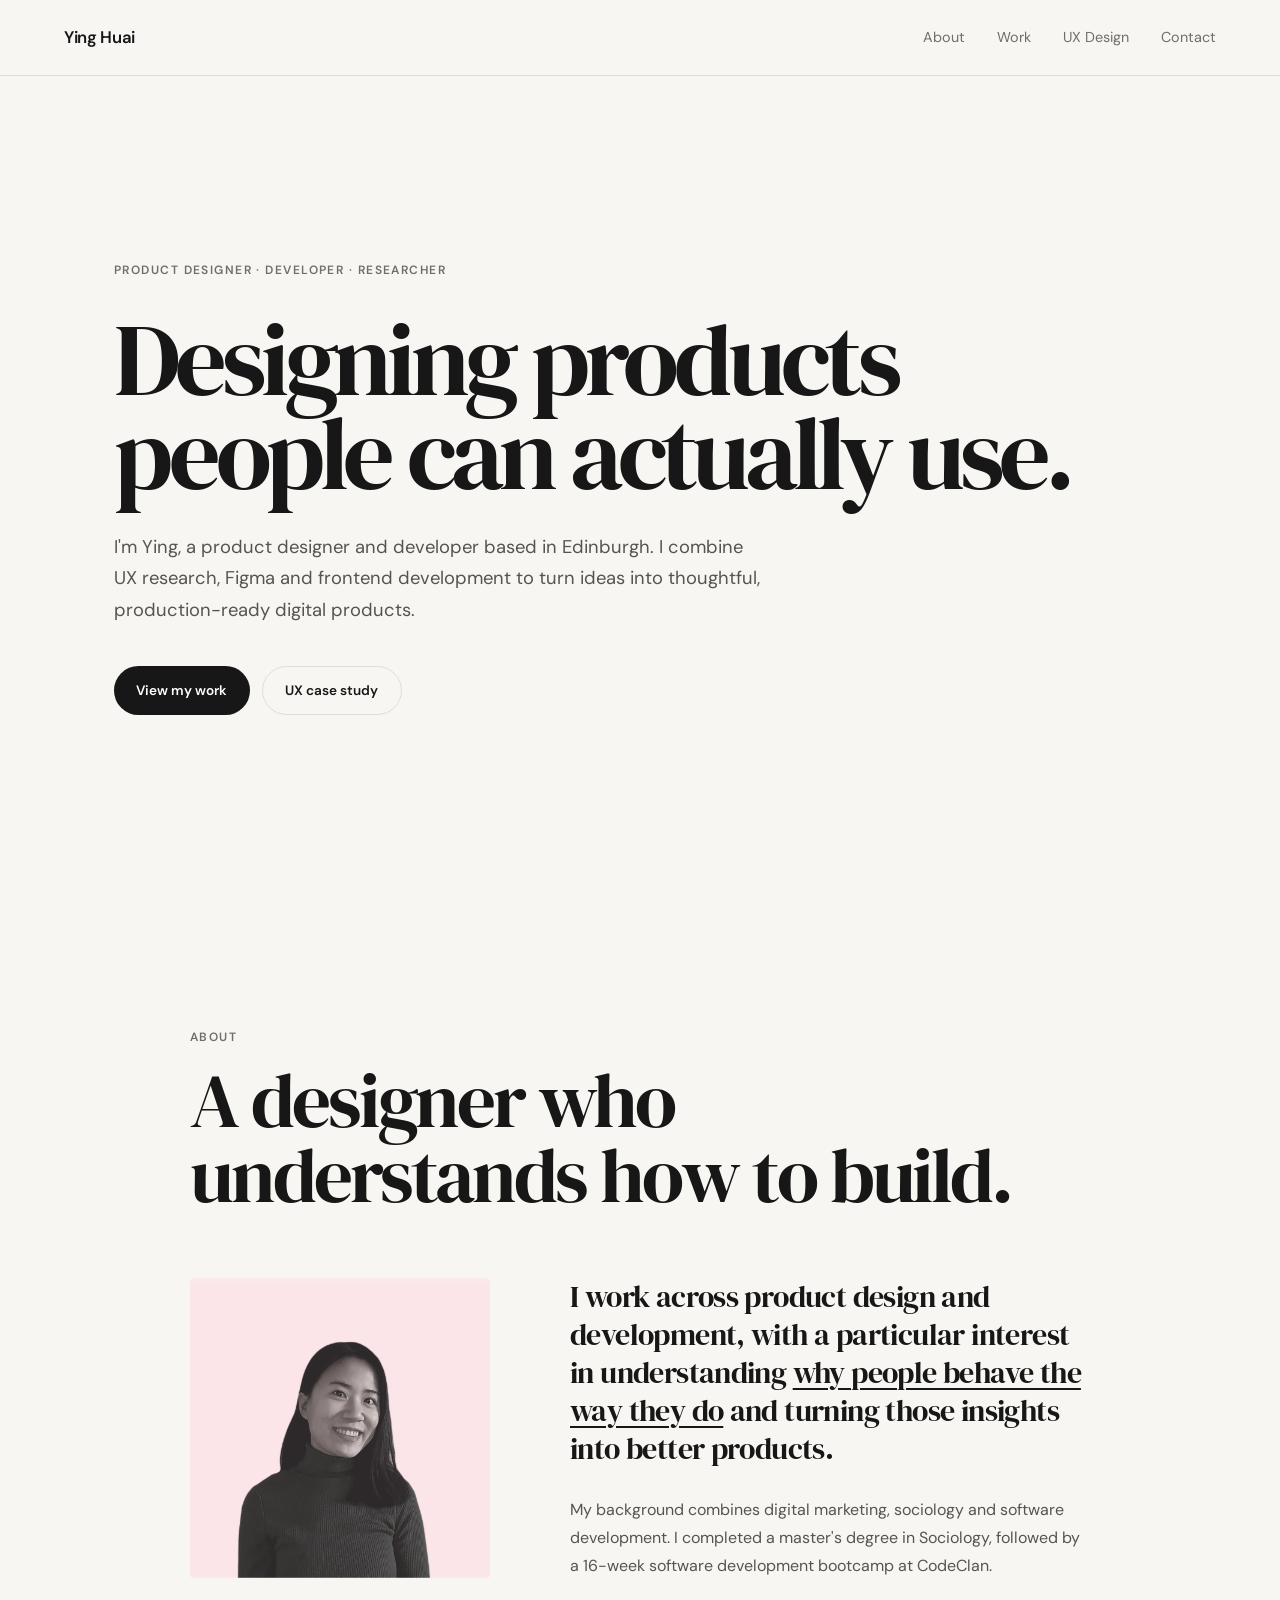
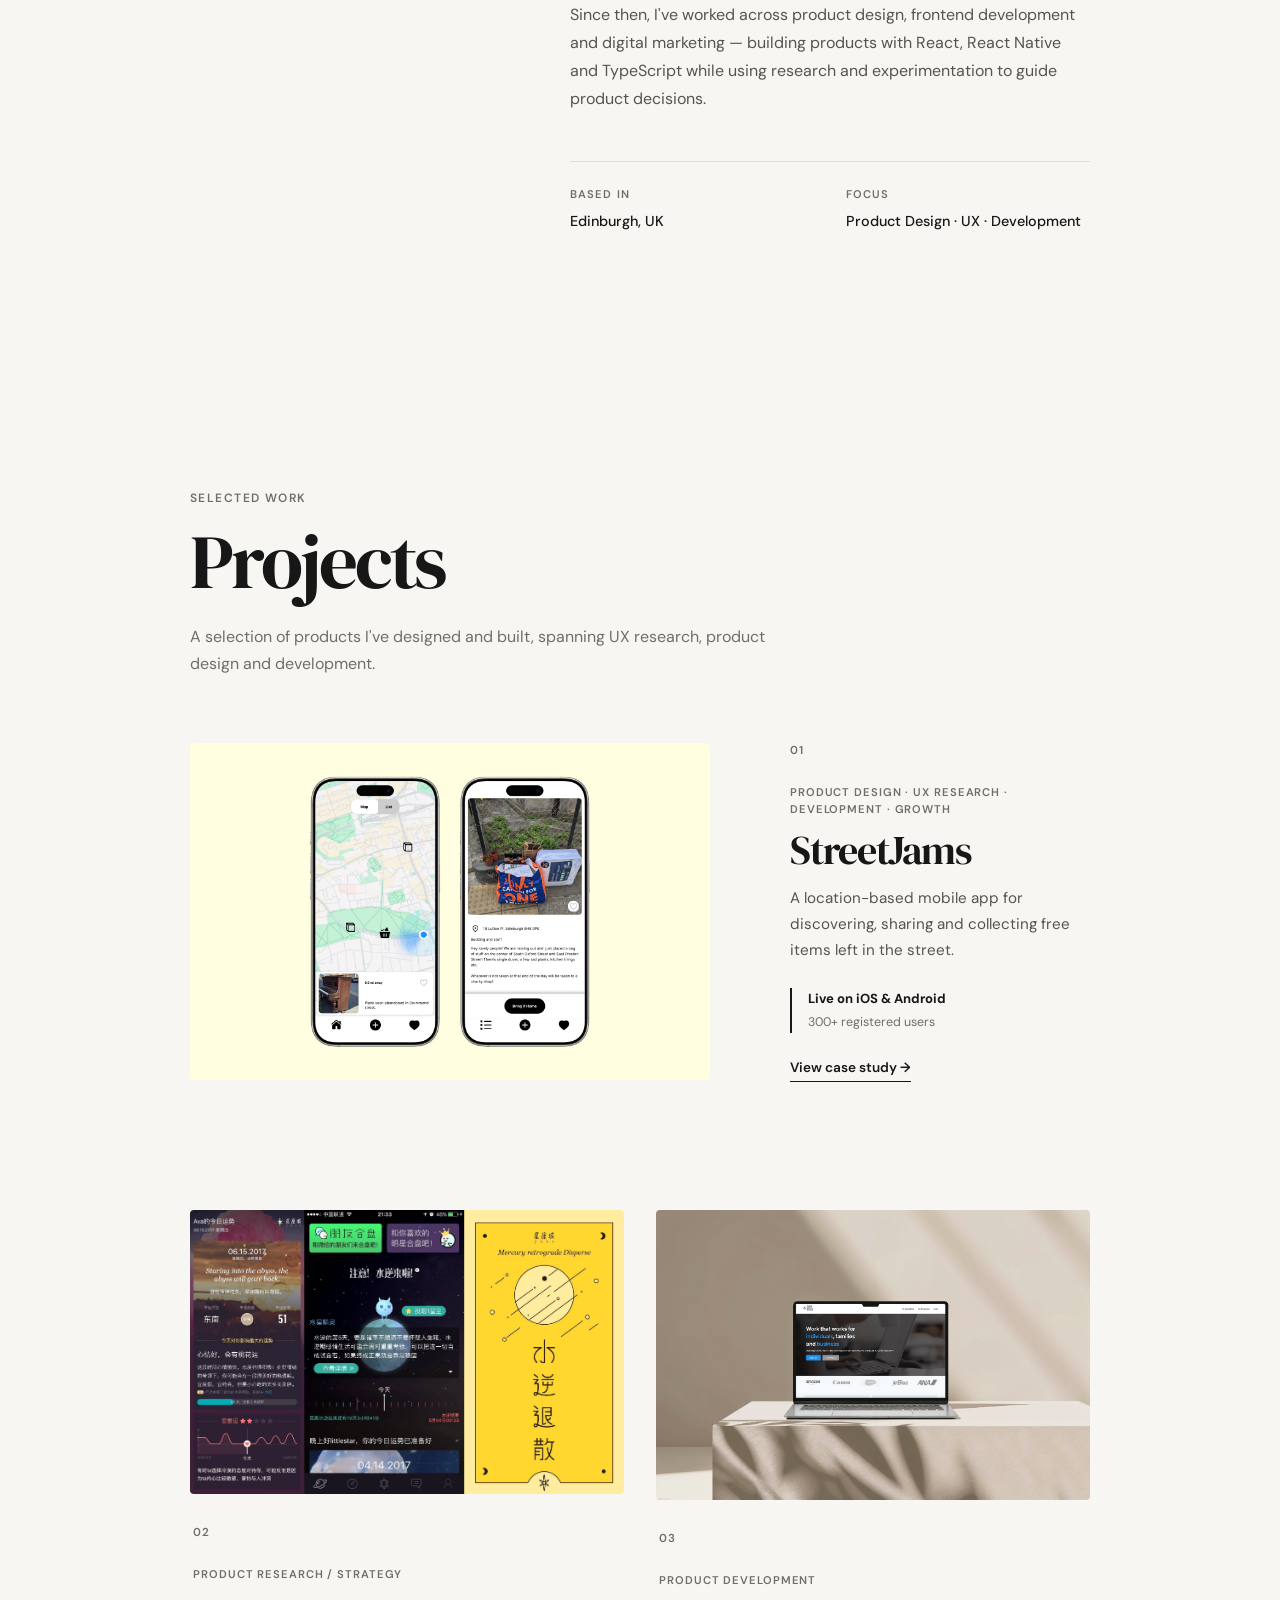
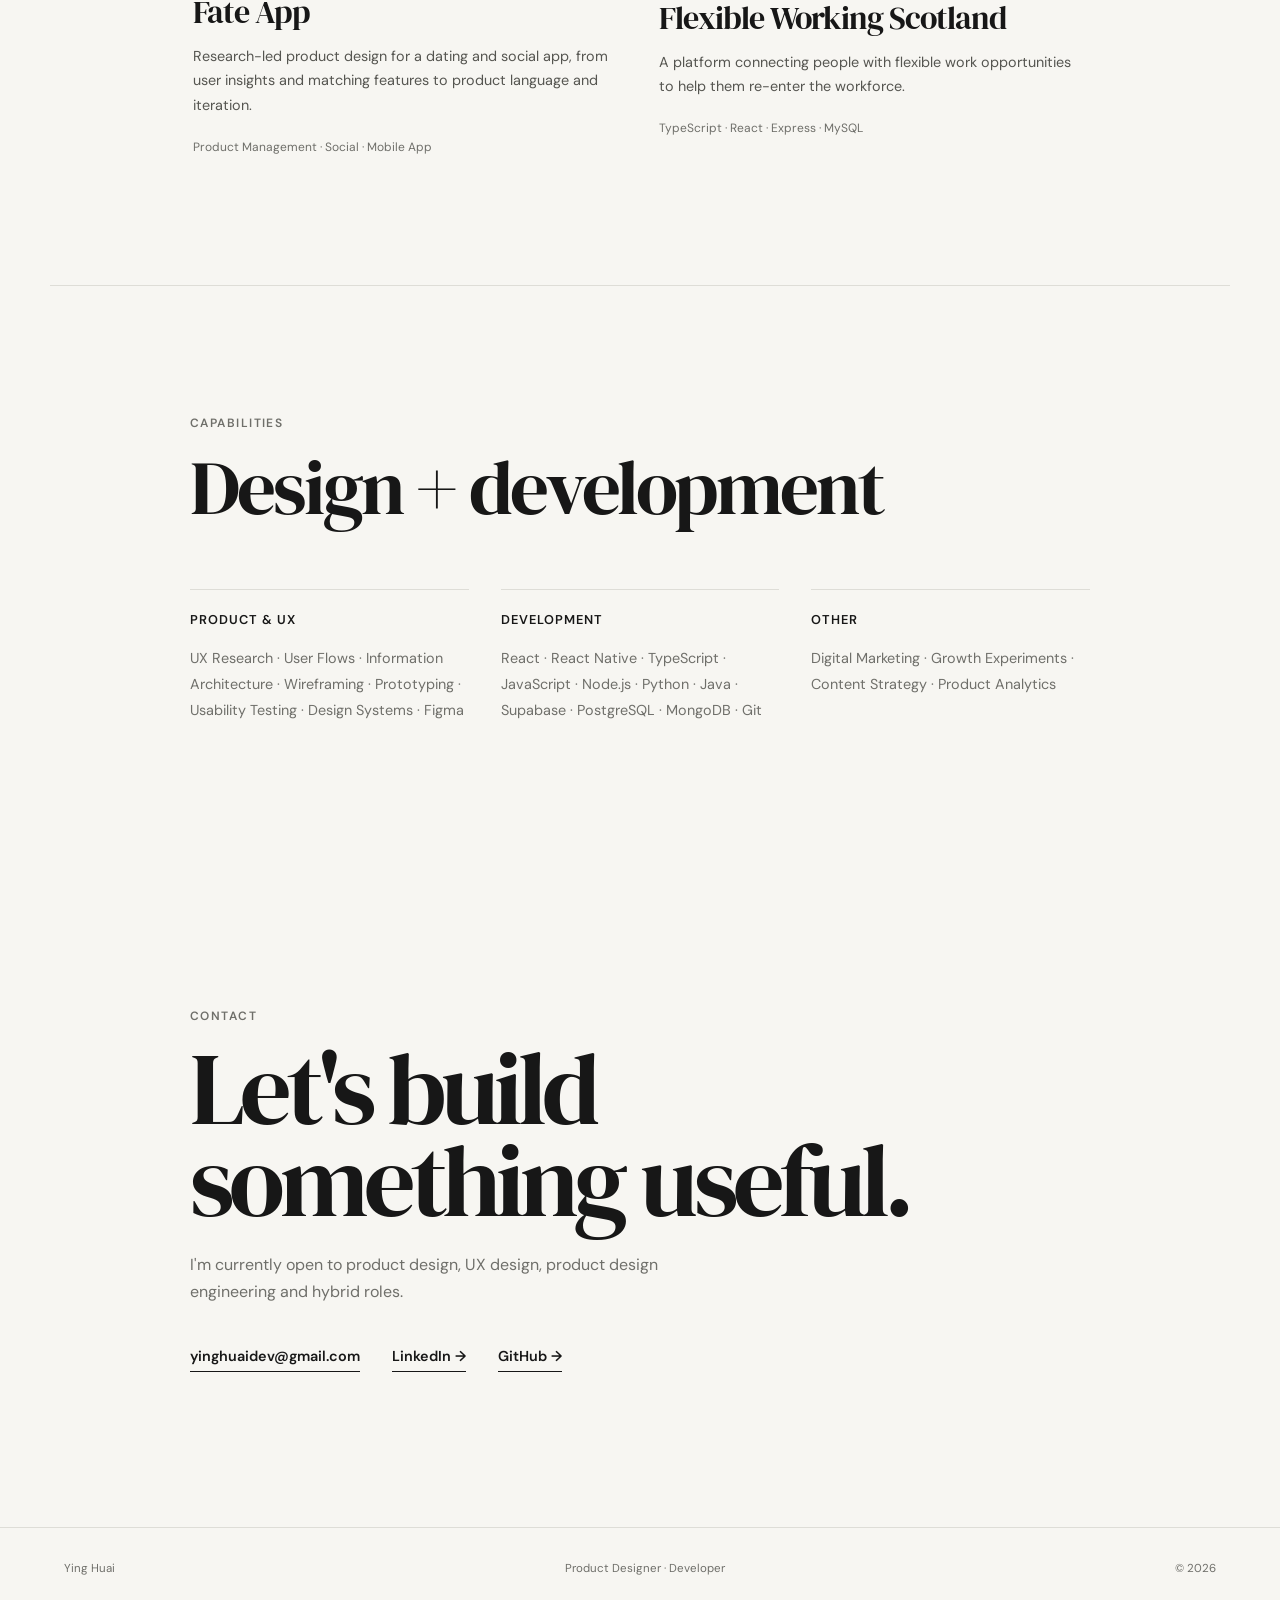
==== commit 3ad862c8: "update css, improve menu on smaller screens" ====
--- a/index.html
+++ b/index.html
@@ -245,7 +245,7 @@
           </div>
 
           <p class="work-category">
-            Product Design · UX Research · Development
+            Product Design · UX Research · Development · Growth
           </p>
 
           <h3>
@@ -262,7 +262,7 @@
             <strong>Live on iOS & Android</strong>
 
             <span>
-              300+ downloads
+              300+ registered users
             </span>
 
           </div>
@@ -286,7 +286,7 @@
 
         <!-- ASK EDINBURGH -->
 
-        <article class="work-card">
+        <!-- <article class="work-card">
 
           <div class="work-card-image">
 
@@ -328,9 +328,45 @@
 
           </div>
 
+        </article> -->
+
+        <!-- fate app -->
+        <article class="work-card">
+
+          <div class="work-card-image">
+
+            <img
+              src="./assets/xingzuocheng.png"
+              alt="Fate App"
+            >
+
+          </div>
+          
+          <div class="work-card-content">
+
+            <span class="work-number">
+              02
+            </span>
+
+            <p class="work-category">
+              Product Research / Strategy
+            </p>
+
+            <h3>
+              Fate App
+            </h3>
+
+            <p>
+              Research-led product design for a dating and social app, from user insights and matching features to product language and iteration.
+            </p>
+
+            <span class="work-tech">
+              Product Management · Social · Mobile App 
+            </span>
+
+          </div>
+
         </article>
-
-
         <!-- FLEXIBLE WORKING -->
 
         <article class="work-card">
@@ -343,7 +379,7 @@
             >
 
           </div>
-
+          
           <div class="work-card-content">
 
             <span class="work-number">
@@ -375,7 +411,7 @@
 
         <!-- CARD GAME -->
 
-        <article class="work-card">
+        <!-- <article class="work-card">
 
           <div class="work-card-image">
 
@@ -417,12 +453,12 @@
 
           </div>
 
-        </article>
+        </article> -->
 
 
         <!-- ORDER SYSTEM -->
 
-        <article class="work-card">
+        <!-- <article class="work-card">
 
           <div class="work-card-image">
 
@@ -464,7 +500,7 @@
 
           </div>
 
-        </article>
+        </article> -->
 
       </div>
 
--- a/style.css
+++ b/style.css
@@ -9,6 +9,8 @@
   --accent: #e8ff5a;
   --max-width: 1180px;
   --content-width: 900px;
+  --font-sans: "DM Sans", sans-serif;
+  --font-serif: "DM Serif Display", serif;
 }
 
 * {
@@ -24,14 +26,36 @@
 body {
   background: var(--bg);
   color: var(--text);
-  font-family: "DM Sans", sans-serif;
+  font-family: var(--font-sans);
   font-weight: 400;
   line-height: 1.6;
 }
 
-/* =========================
+a {
+  color: inherit;
+}
+
+
+/* =========================================================
+   SHARED: small uppercase eyebrow labels
+========================================================= */
+
+#project-details > .section__text__p1,
+.section-heading .section__text__p1,
+.contact-content .section__text__p1,
+.hero-eyebrow {
+  color: var(--muted);
+  font-size: 0.75rem;
+  font-weight: 600;
+  letter-spacing: 0.12em;
+  text-transform: uppercase;
+}
+
+
+/* =========================================================
    NAVIGATION
-========================= */
+   (hamburger menu styles live in mediaqueries.css)
+========================================================= */
 
 #desktop-nav {
   display: flex;
@@ -74,7 +98,6 @@
 
 .nav-links a:hover {
   color: var(--text);
-  text-decoration: none;
 }
 
 .nav-links a.active {
@@ -82,21 +105,12 @@
   font-weight: 600;
 }
 
-/* =========================
-   GLOBAL
-========================= */
-
-a {
-  color: inherit;
-}
-
-main {
-  width: 100%;
-}
-
-section {
-  width: 100%;
-}
+
+/* =========================================================
+   UX CASE STUDY PAGE
+========================================================= */
+
+/* ---- Hero ---- */
 
 #project-details {
   width: 100%;
@@ -106,22 +120,12 @@
   display: flex;
   flex-direction: column;
   align-items: stretch;
-  text-align: left;
-}
-
-/* =========================
-   HERO
-========================= */
+}
 
 #project-details > .section__text__p1 {
   width: 100%;
   max-width: var(--content-width);
   margin: 0 auto 1.5rem;
-  color: var(--muted);
-  font-size: 0.78rem;
-  font-weight: 600;
-  letter-spacing: 0.12em;
-  text-transform: uppercase;
 }
 
 #project-details > .title {
@@ -129,30 +133,25 @@
   max-width: 1000px;
   margin: 0 auto 3.5rem;
   color: var(--text);
-  font-family: "DM Serif Display", serif;
+  font-family: var(--font-serif);
   font-size: clamp(3rem, 6vw, 5.8rem);
   font-weight: 400;
   line-height: 0.98;
   letter-spacing: -0.04em;
-  text-align: left;
 }
 
 .project-banner {
+  display: block;
   width: 100%;
   height: auto;
-  display: block;
-  margin: 0;
   border-radius: 4px;
 }
 
 #project-details > .project-banner {
-  width: 100%;
   margin-bottom: 7rem;
 }
 
-/* =========================
-   CASE STUDY SECTIONS
-========================= */
+/* ---- Sections ---- */
 
 .ux-section {
   width: 100%;
@@ -162,35 +161,52 @@
   flex-direction: column;
   align-items: stretch;
   gap: 2rem;
-}
-
-.ux-section + .ux-section {
-  margin-top: 0;
-}
-
-/* section headings */
+  scroll-margin-top: 100px;
+}
+
+/* first section = overview / meta table */
+.ux-section:first-of-type {
+  margin-bottom: 8rem;
+}
+
+.ux-section:first-of-type .ux-row {
+  border-top: 1px solid var(--line);
+}
+
+.ux-section:first-of-type .ux-row:last-child {
+  border-bottom: 1px solid var(--line);
+}
+
+/* second section = highlighted panel */
+.ux-section:nth-of-type(2) {
+  padding: 3rem;
+  background: #eeeeea;
+}
+
+.ux-section:nth-of-type(2) .ux-title {
+  margin-bottom: 1.5rem;
+}
+
+/* last section = current status */
+.ux-section:last-of-type {
+  margin-bottom: 4rem;
+}
 
 .ux-title {
-  position: relative;
   margin-bottom: 0.75rem;
   color: var(--text);
-  font-family: "DM Serif Display", serif;
+  font-family: var(--font-serif);
   font-size: clamp(2rem, 4vw, 3.2rem);
   font-weight: 400;
   line-height: 1.05;
   letter-spacing: -0.03em;
-  text-align: left;
-}
-
-/* small intro / paragraph */
+}
 
 .ux-text {
   max-width: 720px;
   color: #292929;
-  font-family: "DM Sans", sans-serif;
   font-size: 1.12rem;
   line-height: 1.75;
-  text-align: left;
 }
 
 .ux-text strong {
@@ -198,25 +214,7 @@
   font-weight: 600;
 }
 
-/* =========================
-   META / OVERVIEW
-========================= */
-
-.ux-section:first-of-type {
-  margin-bottom: 8rem;
-}
-
-.ux-section:first-of-type .ux-row {
-  border-top: 1px solid var(--line);
-}
-
-.ux-section:first-of-type .ux-row:last-child {
-  border-bottom: 1px solid var(--line);
-}
-
-/* =========================
-   ROWS
-========================= */
+/* ---- Rows ---- */
 
 .ux-row {
   width: 100%;
@@ -229,59 +227,33 @@
 }
 
 .ux-left {
-  margin: 0;
   color: var(--muted);
   font-size: 0.72rem;
   font-weight: 600;
   letter-spacing: 0.1em;
   line-height: 1.4;
-  text-align: left;
   text-transform: uppercase;
 }
 
 .ux-right {
-  margin: 0;
   max-width: 650px;
   color: var(--text);
   font-size: 1rem;
   line-height: 1.7;
-  text-align: left;
-}
-
-/* =========================
-   EMPHASIS
-========================= */
-
-.ux-section:nth-of-type(2) {
-  padding: 3rem;
-  background: #eeeeea;
-  max-width: var(--content-width);
-}
-
-.ux-section:nth-of-type(2) .ux-title {
-  margin-bottom: 1.5rem;
-}
-
-/* =========================
-   LARGE IMAGES
-========================= */
-
-.ux-section img.project-banner {
-  width: 100%;
-  border-radius: 4px;
-}
+}
+
+.ux-right strong {
+  font-weight: 600;
+}
+
+/* ---- Images ---- */
 
 .img-text {
   margin-top: -1rem;
   color: var(--muted);
   font-size: 0.72rem;
   letter-spacing: 0.04em;
-  text-align: left;
-}
-
-/* =========================
-   VERTICAL IMAGE
-========================= */
+}
 
 .img-vertical {
   display: block;
@@ -291,43 +263,11 @@
   border-radius: 4px;
 }
 
-/* =========================
-   DESIGN DECISION SECTIONS
-========================= */
-
-.ux-section .ux-row .ux-right strong {
-  font-weight: 600;
-  color: var(--text);
-}
-
-/* =========================
-   RESEARCH / TESTING
-========================= */
-
-.ux-section:has(.ux-title) {
-  scroll-margin-top: 100px;
-}
-
-/* =========================
-   CURRENT STATUS
-========================= */
-
-/*
-  The current status section is visually highlighted.
-*/
-
-.ux-section:last-of-type {
-  margin-bottom: 4rem;
-}
-
-/* =========================
-   DOWNLOAD BUTTONS
-========================= */
+/* ---- App store badges ---- */
 
 .download-badges {
   display: flex;
   align-items: center;
-  justify-content: flex-start;
   gap: 14px;
   margin-top: 1rem;
 }
@@ -347,250 +287,12 @@
   height: 46px;
 }
 
-/* =========================
-   FOOTER
-========================= */
-
-footer {
-  display: block;
-  width: 100%;
-  padding: 2rem 5vw;
-  border-top: 1px solid var(--line);
-}
-
-footer .nav-links-container {
-  display: flex;
-  justify-content: center;
-}
-
-footer .nav-links {
-  display: flex;
-  align-items: center;
-  gap: 1rem;
-  list-style: none;
-  font-size: 0.8rem;
-  color: var(--muted);
-}
-
-footer .nav-links a {
-  color: var(--muted);
-}
-
-footer .nav-links a:hover {
-  color: var(--text);
-  text-decoration: none;
-}
-
-/* =========================
-   RESPONSIVE
-========================= */
-
-@media screen and (max-width: 900px) {
-
-  #desktop-nav {
-    display: none;
-  }
-
-  #hamburger-nav {
-    display: flex;
-    height: 68px;
-    padding: 0 5vw;
-    border-bottom: 1px solid var(--line);
-    background: rgba(247, 246, 242, 0.94);
-    backdrop-filter: blur(12px);
-    position: sticky;
-    top: 0;
-    z-index: 1000;
-  }
-
-  .hamburger-menu {
-    position: relative;
-  }
-
-  .hamburger-icon {
-    display: flex;
-    flex-direction: column;
-    justify-content: space-between;
-    width: 24px;
-    height: 18px;
-    cursor: pointer;
-  }
-
-  .hamburger-icon span {
-    width: 100%;
-    height: 1.5px;
-    background: var(--text);
-    transition: all 0.3s ease;
-  }
-
-  .menu-links {
-    position: absolute;
-    top: calc(100% + 1rem);
-    right: 0;
-    width: 210px;
-    max-height: 0;
-    overflow: hidden;
-    background: var(--surface);
-    border: 1px solid var(--line);
-    transition: all 0.3s ease;
-    z-index: 1000;
-  }
-
-  .menu-links.open {
-    max-height: 300px;
-    padding: 0.5rem 0;
-  }
-
-  .menu-links li {
-    list-style: none;
-  }
-
-  .menu-links a {
-    display: block;
-    padding: 0.8rem 1rem;
-    color: var(--text);
-    font-size: 0.95rem;
-    text-align: left;
-    text-decoration: none;
-  }
-
-  .menu-links a:hover {
-    background: var(--bg);
-    text-decoration: none;
-  }
-
-  #project-details {
-    padding: 5rem 5vw 6rem;
-  }
-
-  #project-details > .title {
-    margin-bottom: 2.5rem;
-    font-size: clamp(3rem, 10vw, 4.5rem);
-  }
-
-  #project-details > .project-banner {
-    margin-bottom: 5rem;
-  }
-
-  .ux-section {
-    margin-bottom: 5rem;
-  }
-
-  .ux-section:first-of-type {
-    margin-bottom: 5rem;
-  }
-
-  .ux-title {
-    font-size: 2.4rem;
-  }
-
-  .ux-row {
-    grid-template-columns: 130px minmax(0, 1fr);
-    column-gap: 2rem;
-  }
-}
-
-
-/* =========================
-   SMALL MOBILE
-========================= */
-
-@media screen and (max-width: 600px) {
-
-  #project-details {
-    padding: 4rem 1.25rem 5rem;
-  }
-
-  #project-details > .section__text__p1 {
-    margin-bottom: 1rem;
-    font-size: 0.7rem;
-  }
-
-  #project-details > .title {
-    margin-bottom: 2rem;
-    font-size: clamp(2.7rem, 13vw, 4rem);
-    line-height: 0.98;
-  }
-
-  #project-details > .project-banner {
-    margin-bottom: 4rem;
-    border-radius: 2px;
-  }
-
-  .ux-section {
-    gap: 1.5rem;
-    margin-bottom: 4.5rem;
-  }
-
-  .ux-section:first-of-type {
-    margin-bottom: 4.5rem;
-  }
-
-  .ux-title {
-    font-size: 2rem;
-  }
-
-  .ux-text {
-    font-size: 1rem;
-    line-height: 1.7;
-  }
-
-  .ux-row {
-    grid-template-columns: 1fr;
-    gap: 0.6rem;
-    padding: 1.25rem 0;
-  }
-
-  .ux-left {
-    font-size: 0.68rem;
-  }
-
-  .ux-right {
-    font-size: 0.96rem;
-    line-height: 1.65;
-  }
-
-  .ux-section:nth-of-type(2) {
-    padding: 1.5rem;
-  }
-
-  .img-text {
-    margin-top: -0.75rem;
-    font-size: 0.68rem;
-  }
-
-  .img-vertical {
-    width: 100%;
-  }
-
-  .download-badges {
-    gap: 10px;
-    flex-wrap: wrap;
-  }
-
-  .download-badges img {
-    height: 42px;
-  }
-
-  footer {
-    padding: 2rem 1.25rem;
-  }
-
-  footer .nav-links {
-    flex-wrap: wrap;
-    justify-content: center;
-    gap: 0.7rem;
-  }
-}
 
 /* =========================================================
    HOMEPAGE
 ========================================================= */
 
-
-/* =========================
-   HERO
-========================= */
+/* ---- Hero ---- */
 
 #profile {
   min-height: calc(100vh - 76px);
@@ -608,17 +310,12 @@
 
 .hero-eyebrow {
   margin-bottom: 2rem;
-  color: var(--muted);
-  font-size: 0.78rem;
-  font-weight: 600;
-  letter-spacing: 0.12em;
-  text-transform: uppercase;
 }
 
 .hero-title {
   max-width: 1000px;
   margin-bottom: 2rem;
-  font-family: "DM Serif Display", serif;
+  font-family: var(--font-serif);
   font-size: clamp(4rem, 8vw, 8rem);
   font-weight: 400;
   line-height: 0.92;
@@ -640,19 +337,15 @@
   flex-wrap: wrap;
 }
 
-
-/* =========================
-   BUTTONS
-========================= */
+/* ---- Buttons ---- */
 
 .btn {
   display: inline-flex;
   align-items: center;
   justify-content: center;
-  min-width: auto;
   padding: 0.8rem 1.4rem;
   border-radius: 999px;
-  font-family: "DM Sans", sans-serif;
+  font-family: var(--font-sans);
   font-size: 0.85rem;
   font-weight: 600;
   text-decoration: none;
@@ -667,8 +360,6 @@
 
 .btn-primary:hover {
   background: #333;
-  color: white;
-  text-decoration: none;
   transform: translateY(-2px);
 }
 
@@ -680,15 +371,10 @@
 
 .btn-secondary:hover {
   background: white;
-  color: var(--text);
-  text-decoration: none;
   transform: translateY(-2px);
 }
 
-
-/* =========================
-   SECTION HEADINGS
-========================= */
+/* ---- Section headings ---- */
 
 .section-heading {
   max-width: var(--content-width);
@@ -697,22 +383,16 @@
 
 .section-heading .section__text__p1 {
   margin-bottom: 1rem;
-  color: var(--muted);
-  font-size: 0.72rem;
-  font-weight: 600;
-  letter-spacing: 0.12em;
-  text-transform: uppercase;
 }
 
 .section-heading .title {
   margin-bottom: 1.5rem;
   color: var(--text);
-  font-family: "DM Serif Display", serif;
+  font-family: var(--font-serif);
   font-size: clamp(3rem, 6vw, 5rem);
   font-weight: 400;
   line-height: 0.98;
   letter-spacing: -0.04em;
-  text-align: left;
 }
 
 .section-intro {
@@ -722,10 +402,7 @@
   line-height: 1.7;
 }
 
-
-/* =========================
-   ABOUT
-========================= */
+/* ---- About ---- */
 
 #about {
   max-width: var(--max-width);
@@ -756,7 +433,7 @@
 .about-lead {
   margin-bottom: 1.8rem;
   color: var(--text);
-  font-family: "DM Serif Display", serif;
+  font-family: var(--font-serif);
   font-size: 1.9rem;
   line-height: 1.25;
   letter-spacing: -0.02em;
@@ -805,10 +482,7 @@
   font-weight: 500;
 }
 
-
-/* =========================
-   PROJECTS
-========================= */
+/* ---- Projects ---- */
 
 #projects {
   max-width: var(--max-width);
@@ -825,20 +499,23 @@
   align-items: center;
 }
 
-.work-image {
+.work-image,
+.work-card-image {
   overflow: hidden;
   background: #ebeae5;
   border-radius: 4px;
 }
 
-.work-image img {
+.work-image img,
+.work-card-image img {
+  display: block;
   width: 100%;
   height: auto;
-  display: block;
   transition: transform 0.5s ease;
 }
 
-.work-featured:hover .work-image img {
+.work-featured:hover .work-image img,
+.work-card:hover .work-card-image img {
   transform: scale(1.025);
 }
 
@@ -870,7 +547,7 @@
 .work-card h3 {
   margin-bottom: 1rem;
   color: var(--text);
-  font-family: "DM Serif Display", serif;
+  font-family: var(--font-serif);
   font-size: 2.5rem;
   font-weight: 400;
   line-height: 1;
@@ -916,14 +593,10 @@
 
 .work-link:hover {
   color: var(--muted);
-  text-decoration: none;
   border-color: var(--muted);
 }
 
-
-/* =========================
-   PROJECT GRID
-========================= */
+/* ---- Project grid ---- */
 
 .work-grid {
   max-width: var(--content-width);
@@ -939,19 +612,6 @@
 
 .work-card-image {
   margin-bottom: 1.5rem;
-  overflow: hidden;
-  background: #ebeae5;
-  border-radius: 4px;
-}
-
-.work-card-image img {
-  width: 100%;
-  display: block;
-  transition: transform 0.5s ease;
-}
-
-.work-card:hover .work-card-image img {
-  transform: scale(1.025);
 }
 
 .work-card-content {
@@ -980,10 +640,7 @@
   font-size: 0.75rem;
 }
 
-
-/* =========================
-   SKILLS
-========================= */
+/* ---- Skills ---- */
 
 #skills {
   max-width: var(--max-width);
@@ -1020,10 +677,7 @@
   line-height: 1.8;
 }
 
-
-/* =========================
-   CONTACT
-========================= */
+/* ---- Contact ---- */
 
 #contact {
   min-height: 75vh;
@@ -1042,18 +696,13 @@
 
 .contact-content .section__text__p1 {
   margin-bottom: 1rem;
-  color: var(--muted);
-  font-size: 0.72rem;
-  font-weight: 600;
-  letter-spacing: 0.12em;
-  text-transform: uppercase;
 }
 
 .contact-title {
   max-width: 800px;
   margin-bottom: 1.5rem;
   color: var(--text);
-  font-family: "DM Serif Display", serif;
+  font-family: var(--font-serif);
   font-size: clamp(4rem, 8vw, 7rem);
   font-weight: 400;
   line-height: 0.9;
@@ -1086,13 +735,12 @@
 .contact-links a:hover {
   color: var(--muted);
   border-color: var(--muted);
-  text-decoration: none;
-}
-
-
-/* =========================
+}
+
+
+/* =========================================================
    FOOTER
-========================= */
+========================================================= */
 
 footer {
   width: 100%;
@@ -1100,6 +748,7 @@
   border-top: 1px solid var(--line);
 }
 
+/* homepage footer */
 .footer-inner {
   max-width: var(--max-width);
   margin: 0 auto;
@@ -1109,142 +758,14 @@
   font-size: 0.72rem;
 }
 
-
-/* =========================================================
-   HOMEPAGE MOBILE
-========================================================= */
-
-@media screen and (max-width: 900px) {
-
-  #profile {
-    min-height: calc(100vh - 68px);
-    padding: 6rem 5vw;
-  }
-
-  .hero-title {
-    font-size: clamp(3.5rem, 11vw, 6rem);
-  }
-
-  .about-layout {
-    grid-template-columns: 220px minmax(0, 1fr);
-    gap: 3rem;
-  }
-
-  .work-featured {
-    grid-template-columns: 1fr;
-    gap: 2.5rem;
-  }
-
-  .skills-layout {
-    grid-template-columns: 1fr;
-    gap: 2.5rem;
-  }
-
-  .contact-title {
-    font-size: clamp(3.5rem, 11vw, 6rem);
-  }
-
-}
-
-
-@media screen and (max-width: 600px) {
-
-  #profile {
-    min-height: auto;
-    padding: 6rem 1.25rem 7rem;
-  }
-
-  .hero-eyebrow {
-    margin-bottom: 1.5rem;
-  }
-
-  .hero-title {
-    margin-bottom: 1.5rem;
-    font-size: clamp(3.2rem, 15vw, 5rem);
-  }
-
-  .hero-description {
-    font-size: 1rem;
-  }
-
-  .hero-actions {
-    width: 100%;
-  }
-
-  .hero-actions .btn {
-    flex: 1;
-  }
-
-
-  #about,
-  #projects,
-  #skills {
-    padding: 6rem 1.25rem;
-  }
-
-  .section-heading {
-    margin-bottom: 3rem;
-  }
-
-  .section-heading .title {
-    font-size: 3rem;
-  }
-
-  .about-layout {
-    grid-template-columns: 1fr;
-    gap: 2rem;
-  }
-
-  .about-image {
-    max-width: 220px;
-  }
-
-  .about-lead {
-    font-size: 1.55rem;
-  }
-
-  .about-meta {
-    grid-template-columns: 1fr;
-    gap: 1.5rem;
-  }
-
-
-  .work-featured {
-    margin-bottom: 6rem;
-  }
-
-  .work-info h3 {
-    font-size: 2.2rem;
-  }
-
-  .work-grid {
-    grid-template-columns: 1fr;
-    gap: 4rem;
-  }
-
-  .work-card h3 {
-    font-size: 2rem;
-  }
-
-
-  .contact-title {
-    font-size: clamp(3.5rem, 15vw, 5rem);
-  }
-
-  .contact-links {
-    flex-direction: column;
-    gap: 1rem;
-    align-items: flex-start;
-  }
-
-
-  footer {
-    padding: 1.5rem 1.25rem;
-  }
-
-  .footer-inner {
-    flex-direction: column;
-    gap: 0.5rem;
-  }
-
+/* case study footer */
+footer .nav-links-container {
+  display: flex;
+  justify-content: center;
+}
+
+footer .nav-links {
+  align-items: center;
+  gap: 1rem;
+  font-size: 0.8rem;
 }
--- a/mediaqueries.css
+++ b/mediaqueries.css
@@ -1,170 +1,59 @@
 /* =========================================================
    RESPONSIVE LAYOUT
    mediaqueries.css
-========================================================= */
-
-
-/* =========================================================
-   TABLET
-   768px+
-========================================================= */
-
-@media screen and (min-width: 768px) {
-
-  /* -------------------------
-     HERO
-  ------------------------- */
+   Must be linked AFTER style.css.
+   Breakpoints: 1200+ / 1024+ / <=900 / <=600 / <=400
+========================================================= */
+
+
+/* =========================================================
+   LARGE DESKTOP  (1200px and up)
+========================================================= */
+
+@media screen and (min-width: 1200px) {
 
   #profile {
-    padding-top: 7rem;
-    padding-bottom: 7rem;
-  }
-
-
-  /* -------------------------
-     ABOUT
-  ------------------------- */
+    padding-top: 10rem;
+    padding-bottom: 10rem;
+  }
 
   .about-layout {
-    grid-template-columns: 240px minmax(0, 1fr);
-    gap: 4rem;
-  }
-
-
-  /* -------------------------
-     UX CASE STUDY
-  ------------------------- */
-
-  #project-details {
-    padding-left: 5vw;
-    padding-right: 5vw;
-  }
-
-
-  /* -------------------------
-     CONTACT
-  ------------------------- */
-
-  .contact-links {
-    flex-direction: row;
-    align-items: center;
-  }
-
+    grid-template-columns: 300px minmax(0, 1fr);
+  }
+
+  .work-featured {
+    gap: 6rem;
+  }
 }
 
 
 /* =========================================================
-   DESKTOP
-   1024px+
+   DESKTOP  (1024px and up)
 ========================================================= */
 
 @media screen and (min-width: 1024px) {
-
-  /* -------------------------
-     NAVIGATION
-  ------------------------- */
-
-  #desktop-nav {
-    display: flex;
-  }
-
-  #hamburger-nav {
-    display: none;
-  }
-
-
-  /* -------------------------
-     HERO
-  ------------------------- */
-
-  #profile {
-    min-height: calc(100vh - 76px);
-    padding-top: 8rem;
-    padding-bottom: 8rem;
-  }
-
-
-  /* -------------------------
-     ABOUT
-  ------------------------- */
-
-  .about-layout {
-    grid-template-columns: 280px minmax(0, 1fr);
-    gap: 5rem;
-  }
-
-
-  /* -------------------------
-     PROJECTS
-  ------------------------- */
-
-  .work-featured {
-    grid-template-columns:
-      minmax(0, 1.5fr)
-      minmax(300px, 0.7fr);
-
-    gap: 5rem;
-  }
-
-
-  /* -------------------------
-     UX PAGE
-  ------------------------- */
 
   #project-details {
     padding-top: 8rem;
     padding-bottom: 10rem;
   }
 
-
-  /* -------------------------
-     FOOTER
-  ------------------------- */
-
-  footer {
-    display: block;
-  }
-
+  .work-featured {
+    grid-template-columns: minmax(0, 1.5fr) minmax(300px, 0.7fr);
+    gap: 5rem;
+  }
 }
 
 
 /* =========================================================
-   LARGE DESKTOP
-   1200px+
-========================================================= */
-
-@media screen and (min-width: 1200px) {
-
-  #profile {
-    padding-top: 10rem;
-    padding-bottom: 10rem;
-  }
-
-  .hero-title {
-    font-size: clamp(5rem, 7vw, 8rem);
-  }
-
-  .about-layout {
-    grid-template-columns: 300px minmax(0, 1fr);
-  }
-
-  .work-featured {
-    gap: 6rem;
-  }
-
-}
-
-
-/* =========================================================
-   MOBILE
-   767px and below
-========================================================= */
-
-@media screen and (max-width: 767px) {
-
-  /* -------------------------
-     NAVIGATION
-  ------------------------- */
+   TABLET & MOBILE  (900px and below)
+   Nav switches to hamburger here; only this breakpoint
+   controls #desktop-nav / #hamburger-nav.
+========================================================= */
+
+@media screen and (max-width: 900px) {
+
+  /* ---------- Navigation ---------- */
 
   #desktop-nav {
     display: none;
@@ -172,96 +61,319 @@
 
   #hamburger-nav {
     display: flex;
-  }
-
-
-  /* -------------------------
-     HERO
-  ------------------------- */
+    justify-content: space-between;   /* logo left, menu right */
+    align-items: center;              /* vertically centred */
+    width: 100%;
+    height: 68px;
+    padding: 0 5vw;
+    border-bottom: 1px solid var(--line);
+    background: rgba(247, 246, 242, 0.94);
+    backdrop-filter: blur(12px);
+    position: sticky;
+    top: 0;
+    z-index: 1000;
+  }
+
+  .hamburger-menu {
+    position: relative;
+  }
+
+  .hamburger-icon {
+    display: flex;
+    flex-direction: column;
+    justify-content: space-between;
+    width: 24px;
+    height: 18px;
+    cursor: pointer;
+  }
+
+  .hamburger-icon span {
+    width: 100%;
+    height: 1.5px;
+    background: var(--text);
+    transition: all 0.3s ease;
+  }
+
+  /* optional: turn the icon into an X when open */
+  .hamburger-icon.open span:first-child {
+    transform: translateY(8.25px) rotate(45deg);
+  }
+
+  .hamburger-icon.open span:nth-child(2) {
+    opacity: 0;
+  }
+
+  .hamburger-icon.open span:last-child {
+    transform: translateY(-8.25px) rotate(-45deg);
+  }
+
+  .menu-links {
+    position: absolute;
+    top: calc(100% + 1.5rem);          /* sits just below the nav bar */
+    right: 0;
+    width: 210px;
+    max-height: 0;
+    padding: 0;
+    overflow: hidden;
+    background: var(--surface);
+    border: 0 solid var(--line);       /* no stray line when closed */
+    transition: max-height 0.3s ease, padding 0.3s ease;
+    z-index: 1000;
+  }
+
+  .menu-links.open {
+    max-height: 320px;
+    padding: 0.5rem 0;
+    border-width: 1px;
+  }
+
+  .menu-links li {
+    list-style: none;
+  }
+
+  .menu-links a {
+    display: block;
+    padding: 0.8rem 1rem;
+    color: var(--text);
+    font-size: 0.95rem;
+    text-decoration: none;
+  }
+
+  .menu-links a:hover {
+    background: var(--bg);
+  }
+
+  /* ---------- UX case study ---------- */
+
+  #project-details {
+    padding: 5rem 5vw 6rem;
+  }
+
+  #project-details > .title {
+    margin-bottom: 2.5rem;
+    font-size: clamp(3rem, 10vw, 4.5rem);
+  }
+
+  #project-details > .project-banner {
+    margin-bottom: 5rem;
+  }
+
+  .ux-section,
+  .ux-section:first-of-type {
+    margin-bottom: 5rem;
+  }
+
+  .ux-row {
+    grid-template-columns: 130px minmax(0, 1fr);
+    column-gap: 2rem;
+  }
+
+  /* ---------- Homepage ---------- */
+
+  #profile {
+    min-height: calc(100vh - 68px);
+    padding: 6rem 5vw;
+  }
+
+  .hero-title {
+    font-size: clamp(3.5rem, 11vw, 6rem);
+  }
+
+  .about-layout {
+    grid-template-columns: 220px minmax(0, 1fr);
+    gap: 3rem;
+  }
+
+  .work-featured {
+    grid-template-columns: 1fr;
+    gap: 2.5rem;
+  }
+
+  .skills-layout {
+    grid-template-columns: 1fr;
+    gap: 2.5rem;
+  }
+
+  .contact-title {
+    font-size: clamp(3.5rem, 11vw, 6rem);
+  }
+}
+
+
+/* =========================================================
+   SMALL MOBILE  (600px and below)
+========================================================= */
+
+@media screen and (max-width: 600px) {
+
+  /* ---------- UX case study ---------- */
+
+  #project-details {
+    padding: 4rem 1.25rem 5rem;
+  }
+
+  #project-details > .section__text__p1 {
+    margin-bottom: 1rem;
+  }
+
+  #project-details > .title {
+    margin-bottom: 2rem;
+    font-size: clamp(2.7rem, 13vw, 4rem);
+  }
+
+  #project-details > .project-banner {
+    margin-bottom: 4rem;
+    border-radius: 2px;
+  }
+
+  .ux-section,
+  .ux-section:first-of-type {
+    gap: 1.5rem;
+    margin-bottom: 4.5rem;
+  }
+
+  .ux-section:nth-of-type(2) {
+    padding: 1.5rem;
+  }
+
+  .ux-text {
+    font-size: 1rem;
+    line-height: 1.7;
+  }
+
+  .ux-row {
+    grid-template-columns: 1fr;
+    gap: 0.6rem;
+    padding: 1.25rem 0;
+  }
+
+  .ux-left {
+    font-size: 0.68rem;
+  }
+
+  .ux-right {
+    font-size: 0.96rem;
+    line-height: 1.65;
+  }
+
+  .img-text {
+    margin-top: -0.75rem;
+    font-size: 0.68rem;
+  }
+
+  .img-vertical {
+    width: 100%;
+  }
+
+  .download-badges {
+    flex-wrap: wrap;
+    gap: 10px;
+  }
+
+  .download-badges img {
+    height: 42px;
+  }
+
+  /* ---------- Homepage ---------- */
 
   #profile {
     min-height: auto;
-  }
-
-
-  /* -------------------------
-     UX ROWS
-  ------------------------- */
-
-  .ux-row {
-    grid-template-columns: 1fr;
-  }
-
-  .ux-left {
-    margin-bottom: 0.3rem;
-  }
-
-
-  /* -------------------------
-     PROJECTS
-  ------------------------- */
+    padding: 6rem 1.25rem 7rem;
+  }
+
+  .hero-eyebrow {
+    margin-bottom: 1.5rem;
+  }
+
+  .hero-title {
+    margin-bottom: 1.5rem;
+    font-size: clamp(3.2rem, 15vw, 5rem);
+  }
+
+  .hero-description {
+    font-size: 1rem;
+  }
+
+  .hero-actions {
+    width: 100%;
+  }
+
+  .hero-actions .btn {
+    flex: 1;
+  }
+
+  #about,
+  #projects,
+  #skills {
+    padding: 6rem 1.25rem;
+  }
+
+  .section-heading {
+    margin-bottom: 3rem;
+  }
+
+  .about-layout {
+    grid-template-columns: 1fr;
+    gap: 2rem;
+  }
+
+  .about-image {
+    max-width: 220px;
+  }
+
+  .about-lead {
+    font-size: 1.55rem;
+  }
+
+  .about-meta {
+    grid-template-columns: 1fr;
+    gap: 1.5rem;
+  }
+
+  .work-featured {
+    margin-bottom: 6rem;
+  }
+
+  .work-info h3 {
+    font-size: 2.2rem;
+  }
 
   .work-grid {
     grid-template-columns: 1fr;
-  }
-
-  .work-featured {
-    grid-template-columns: 1fr;
-  }
-
-
-  /* -------------------------
-     ABOUT
-  ------------------------- */
-
-  .about-layout {
-    grid-template-columns: 1fr;
-  }
-
-
-  /* -------------------------
-     SKILLS
-  ------------------------- */
-
-  .skills-layout {
-    grid-template-columns: 1fr;
-  }
-
-
-  /* -------------------------
-     CONTACT
-  ------------------------- */
+    gap: 4rem;
+  }
+
+  .contact-title {
+    font-size: clamp(3.5rem, 15vw, 5rem);
+  }
 
   .contact-links {
     flex-direction: column;
     align-items: flex-start;
-  }
-
+    gap: 1rem;
+  }
+
+  /* ---------- Footer ---------- */
+
+  footer {
+    padding: 1.5rem 1.25rem;
+  }
+
+  footer .nav-links {
+    flex-wrap: wrap;
+    justify-content: center;
+    gap: 0.7rem;
+  }
+
+  .footer-inner {
+    flex-direction: column;
+    gap: 0.5rem;
+  }
 }
 
 
 /* =========================================================
-   SMALL MOBILE
-   600px and below
-========================================================= */
-
-@media screen and (max-width: 600px) {
-
-  #project-details {
-    padding-left: 1.25rem;
-    padding-right: 1.25rem;
-  }
-
-  .download-badges {
-    flex-wrap: wrap;
-  }
-
-}
-
-
-/* =========================================================
-   VERY SMALL MOBILE
-   400px and below
+   VERY SMALL MOBILE  (400px and below)
 ========================================================= */
 
 @media screen and (max-width: 400px) {
@@ -279,8 +391,7 @@
   }
 
   .download-badges {
+    flex-direction: column;
     align-items: flex-start;
-    flex-direction: column;
-  }
-
+  }
 }
